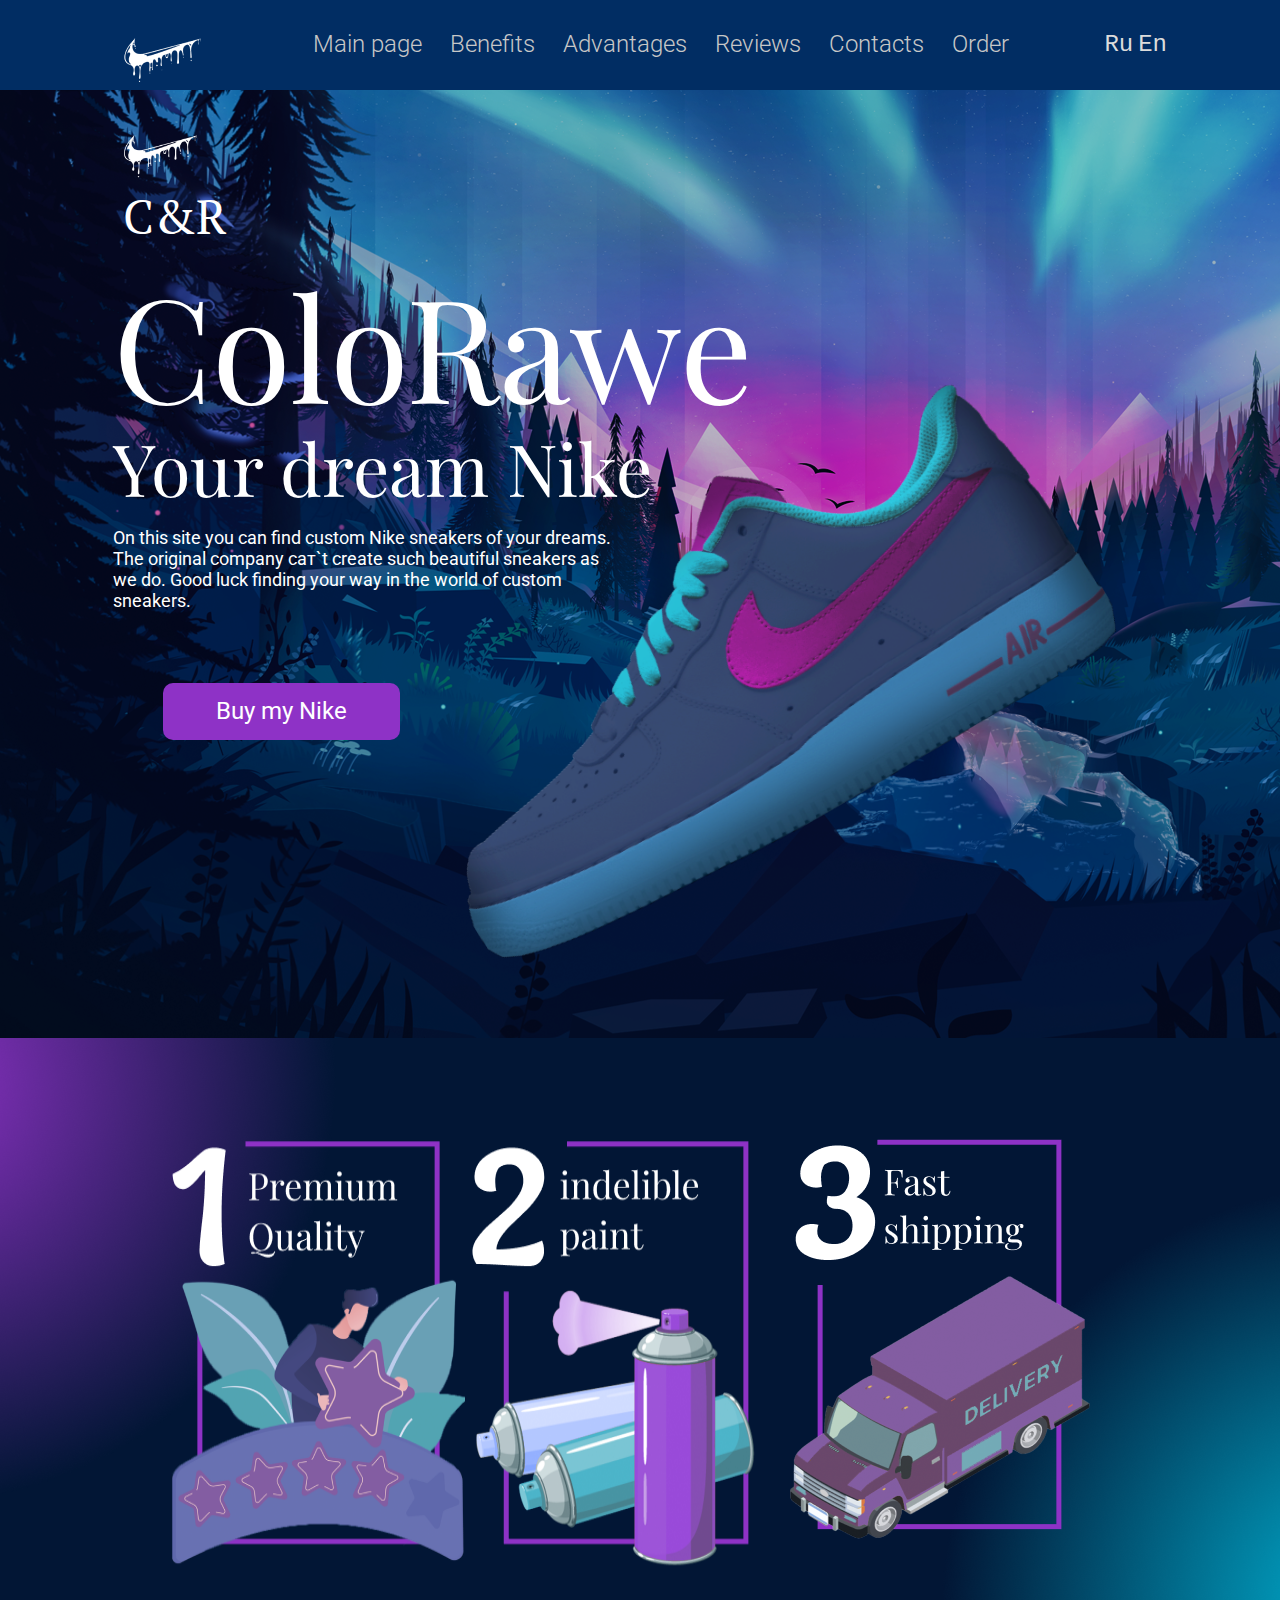
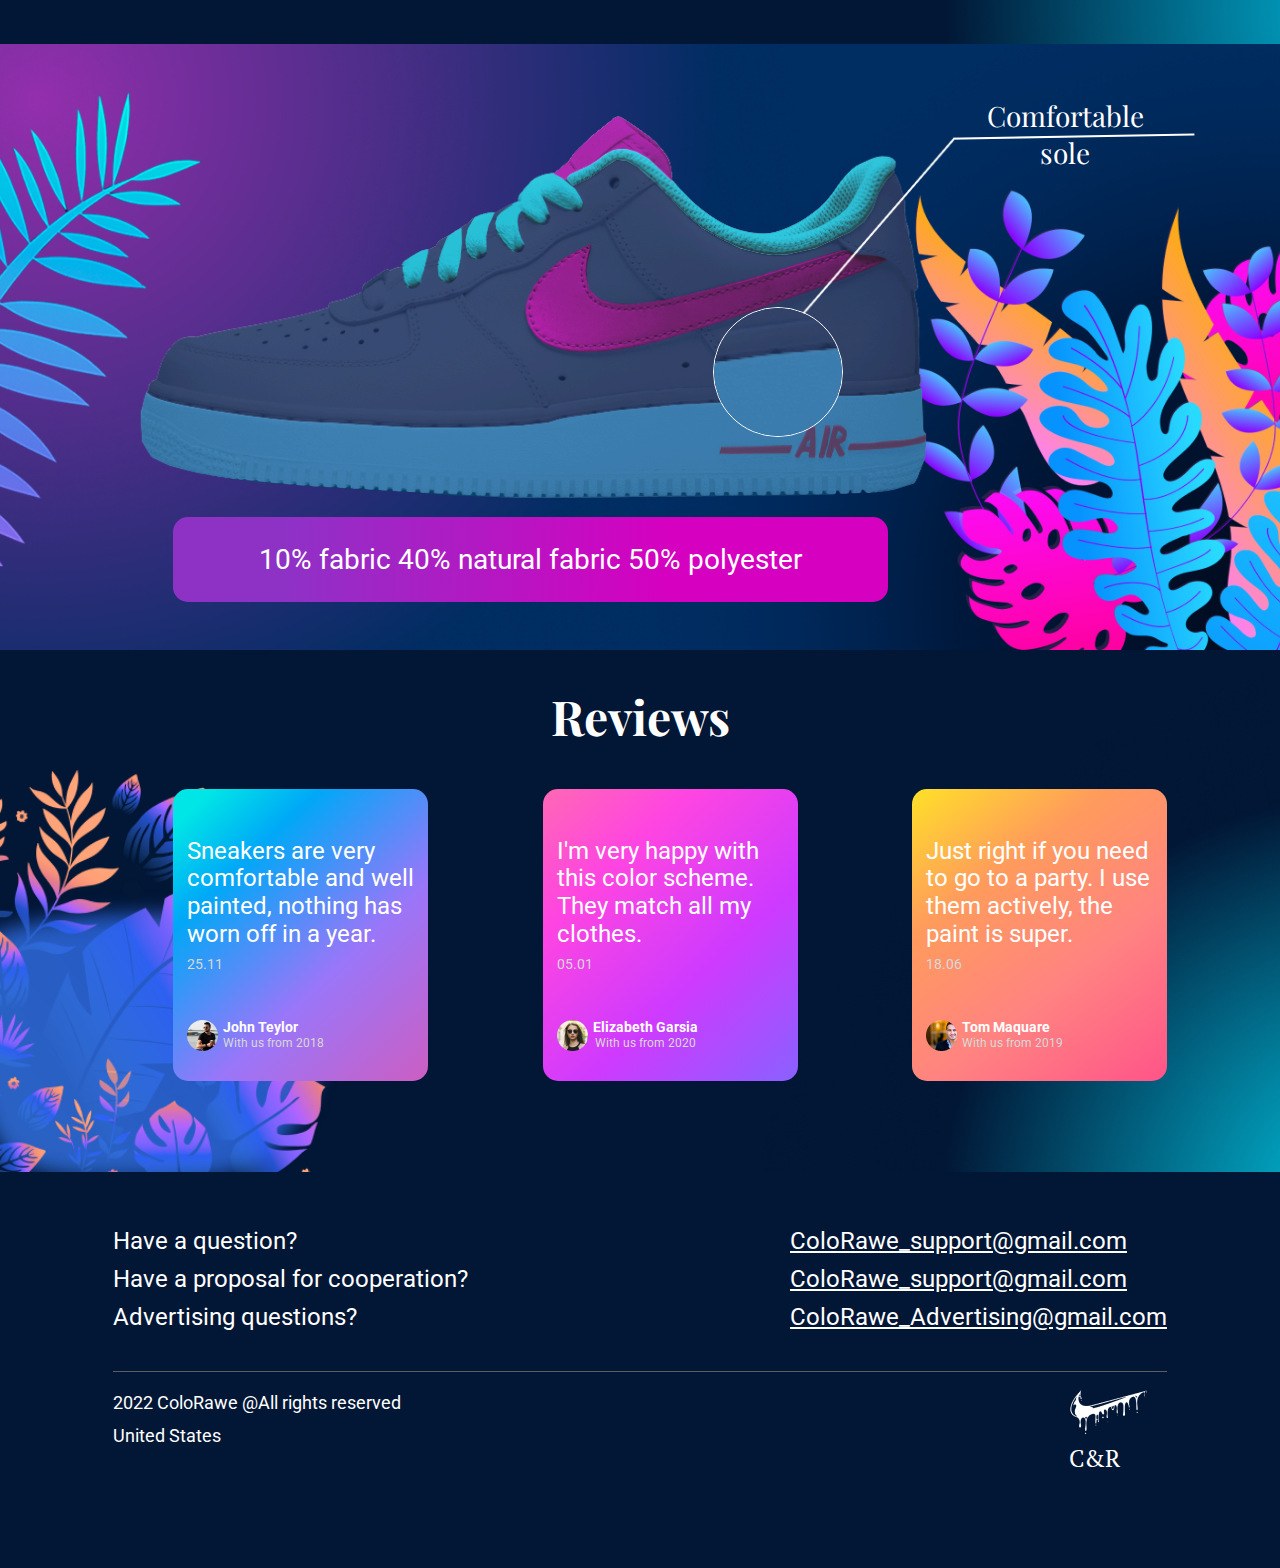
==== index.html @ dde2f47c "fix" ====
<!DOCTYPE html>
<html lang="en">

<head>
    <meta charset="UTF-8">
    <meta http-equiv="X-UA-Compatible" content="IE=edge">
    <meta name="viewport" content="width=device-width, initial-scale=1.0">
    <link rel="preconnect" href="https://fonts.googleapis.com">
    <link rel="preconnect" href="https://fonts.gstatic.com" crossorigin>
    <link
        href="https://fonts.googleapis.com/css2?family=PT+Serif&family=Playfair+Display&family=Roboto:wght@300;400&family=Salsa&display=swap"
        rel="stylesheet">
    <link rel="stylesheet" href="https://cdnjs.cloudflare.com/ajax/libs/modern-normalize/1.1.0/modern-normalize.css" />
    <link rel="stylesheet" href="https://cdnjs.cloudflare.com/ajax/libs/animate.css/4.1.1/animate.min.css" />
    <link rel="stylesheet" href="./css/style.min.css">
    <title>ColoRawe</title>
</head>

<body>
    <header class="header">
        <div class="container">
            <nav class="nav">
                <a class="header_logo" href="#">
                    <img src="./images/desktop/logo-desktop.png" alt="logo">
                </a>
                <ul class="menu list">
                    <li class="menu_item "><a class="menu_link" href="">Main page</a></li>
                    <li class="menu_item"><a class="menu_link" href="">Benefits</a></li>
                    <li class="menu_item"><a class="menu_link" href="">Advantages</a></li>
                    <li class="menu_item"><a class="menu_link" href="">Reviews</a></li>
                    <li class="menu_item"><a class="menu_link" href="">Contacts</a></li>
                    <li class="menu_item"><a class="menu_link" href="">Order</a></li>
                </ul>


                <frames class="language">
                    <samp class="language_ru">Ru</samp><samp class="language_en">En</samp>
                </frames>


            </nav>
        </div>
    </header>
    <!-- menu mobile -->
    <div class="mobile-menu" data-menu>
        <ul class="menu-mobile list">
            <li class="menu-mobile_item "><a class="menu_link menu--curren" href="">Main page</a></li>
            <li class="menu-mobile_item"><a class="menu_link" href="">Benefits</a></li>
            <li class="menu-mobile_item"><a class="menu_link" href="">Advantages</a></li>
            <li class="menu-mobile_item"><a class="menu_link" href="">Reviews</a></li>
            <li class="menu-mobile_item"><a class="menu_link" href="">Contacts</a></li>
            <li class="menu-mobile_item"><a class="menu_link" href="">Order</a></li>
        </ul>

        <ul class="mobile-language list">
            <li class="mobile-language_item"><a class="menu_link" href="">Ru</a></li>
            <li class="mobile-language_item"><a class="menu_link menu--curren" href="">En</a></li>
        </ul>
    </div>
    <main>

        <hero class="hero">
            <div class="container">
                <!-- button-mobile menu -->
                <button class="button-mobile " data-menu-button>
                    <svg class="icon-mobile " aria-label="Переключатель меню">
                        <use class="menu-icon" href="./images/icon/symbol-defs.svg#icon-burger"></use>
                        <use class="menu-close" href="/images/icon/symbol-defs.svg#icon-close"></use>
                    </svg>
                </button>

                <div class="hero__blok">
                    <a class="hero__logo" href="">
                        <img src="./images/desktop/logo-big-desktop.png" alt="">

                    </a>
                    <p class="hero__logo-text">С&R</p>
                    <h1 class="hero__title">ColoRawe</h1>
                    <h2 class="hero__second-title">Your dream Nike</h2>
                    <p class="hero__text">On this site you can find custom Nike sneakers of your dreams.
                        The original company caт`t create such beautiful
                        sneakers as we do.
                        Good luck finding your way in the world of custom sneakers.
                    </p>

                    <button type="button" class="button" data-modal-open>Buy my Nike</button>
                </div>
                <div class="hero__blok-img animate__animated animate__pulse">

                </div>


            </div>
        </hero>

        <section class="our-advantages">
            <div class="container">
                <ul class="our-advantages__list list">
                    <li class="our-advantages__item">
                        <img src="./images/star-desktop.png" alt="">
                    </li>
                    <li class="our-advantages__item">
                        <img src="./images/paint2-desktop.png" alt="">

                    </li>
                    <li class="our-advantages__item">
                        <img src="./images/shipping3-desktop.png" alt="">
                    </li>
                </ul>
            </div>
        </section>

        <section class="storage">
            <div class="container">
                <div class="storage__group">
                    <p class="storage__group-text">Comfortable sole</p>
                    <img class="storage__group-nike" src="./images/desktop/nike-botom-desktop.png" alt="">
                    <img class="storage__group-vector" src="./images/vector-7-desktop.png" alt="">
                    <img class="storage__group-mask" src="./images/mask-desktop.png" alt="">
                </div>

                <button class="storage__button">10% fabric 40% natural fabric 50% polyester</button>


            </div>
        </section>

        <section class="echoes">
            <div class="container">
                <h2 class="echoes_title">Reviews</h2>
                <ul class="echoes-list__list">
                    <li class="echoes__item1 fon">
                        <p class="echoes__text">Sneakers are very
                            comfortable and well
                            painted, nothing has
                            worn off in a year.</p>
                        <p class="echoes__time">25.11</p>
                        <div class="echoes__blok">
                            <div class="echoes__blok1">
                                <img src="./images/desktop/ellipse1-desktop.png" alt="">
                            </div>
                            <div class="echoes__blok2">
                                <h3 class="echoes__name">John Teylor</h3>
                                <p class="echoes__deit">With us from 2018</p>
                            </div>
                        </div>
                    </li>

                    <li class="echoes__item2 fon">
                        <p class="echoes__text">I'm very happy with this color scheme.
                            They match all my clothes.</p>
                        <p class="echoes__time">05.01</p>
                        <div class="echoes__blok">
                            <div class="echoes__blok1"><img src="./images/desktop/ellipse2-desktop.png" alt=""></div>
                            <div class="echoes__blok2">
                                <h3 class="echoes__name">Elizabeth Garsia</h3>
                                <p class="echoes__deit">With us from 2020</p>
                            </div>
                        </div>


                    </li>

                    <li class="echoes__item3 fon">
                        <p class="echoes__text">Just right if you need to go to a party.
                            I use them actively, the paint is super.</p>
                        <p class="echoes__time">18.06</p>
                        <div class="echoes__blok">
                            <div class="echoes__blok1">
                                <img src="./images/ellipse.png" alt="">
                            </div>
                            <div class="echoes__blok2">
                                <h3 class="echoes__name">Tom Maquare</h3>
                                <p class="echoes__deit">With us from 2019</p>
                            </div>
                        </div>


                    </li>
                </ul>
            </div>

        </section>

        <!-- <section class="application">
            <h2 class="application_title">Order</h2>
            <form class="application__form" autocomplete="off">
                <label class="form-field">
                    <input type="email" class="form-input" name="mail" placeholder=" " />
                    <span class="form-label ">І'мя</span>
                </label>

                <label class="form-field">
                    <input type="email" class="form-input" name="mail" placeholder=" " />
                    <span class="form-label">Пошта</span>

                </label>

                <label class="form-field">
                    <input type="email" class="form-input" name="mail" placeholder=" " />
                    <span class="form-label">Пошта</span>
                </label>

                <button type="button" class="application-button" data-form-open>Order my
                    Nike</button>
            </form>



        </section> -->

        <footer class="footer">
            <div class="container">
                <div class="footer-container1">
                    <ul class="footer-list list">
                        <li class="footer-item">Have a question?</li>
                        <li class="footer-item">Have a proposal for cooperation?</li>
                        <li class="footer-item">Advertising questions?</li>
                    </ul>
                    <div class="footer-email">
                        <ul class=" list">
                            <li class="footer-email__item"><a class="footer-email__link"
                                    href="">ColoRawe_support@gmail.com</a></li>
                            <li class="footer-email__item"><a class="footer-email__link"
                                    href="">ColoRawe_support@gmail.com</a> </li>
                            <li class=" footer-email__item"><a href=""
                                    class="footer-email__link">ColoRawe_Advertising@gmail.com</a></li>
                        </ul>
                    </div>

                </div>


                <div class="footer-container2">
                    <ul class="footer-list list">
                        <li class="footer-list__rights-reserved">2022 ColoRawe &#x40;All rights
                            reserved
                        </li>
                        <li class="footer-list__country">United States</li>
                    </ul>
                    <div>
                        <a class="footer_logo" href="">
                            <img src="./images/desktop/logo-desktop.png" alt="logo">
                        </a>
                        <p class="footer__logo-text">С&R</p>
                    </div>


                </div>
            </div>
        </footer>

        <!-- modal -->
        <div class="backdrop is-hidden" data-modal>
            <div class="modal">
                <div class="blok-modal">
                    <div>
                        <div class="modal-visa">
                            <h2 class="modal-title">Payment card</h2>
                            <div class="blok-form">
                                <div>
                                    <form class="visa-form">
                                        <label>
                                            <p class="text-form">Card number</p>
                                            <input type="number" class="visa-form__number" name="number"
                                                placeholder="1111 1111 1111 1111" />
                                        </label>

                                        <label>
                                            <p class="text-form">Date of ending</p>
                                            <input name="mail" class="visa-form__date" placeholder=" 01/01" name="date">
                                        </label>

                                        <label>
                                            <p class="text-form">Secret code</p>
                                            <input class="visa-form__date" name="code" placeholder="001" />
                                        </label>
                                    </form>
                                </div>

                                <div class="master-visa">
                                    <img class="master" src="./images/desktop/master-desktop.png" alt="">
                                    <img class="visa" src="./images/desktop/visa@2x-desktop.png" alt="">
                                </div>
                            </div>

                            <div>
                                <label class="checkbox-label">
                                    <input class="checkbox-input" type="checkbox" name="topic" value="js" />
                                    <span class="checkbox-icon"></span>
                                    <span class="checkbox-text">Remember data</span>
                                </label>
                            </div>
                        </div>

                        <div class="modal-form">
                            <h3 class="title-form">Final Order</h3>
                            <form class="final-order">
                                <input class="final-order__inpur" name="first name and last name"
                                    placeholder="Your name and Surname">
                                <input class="final-order__inpur" name="size" placeholder="Write your foot size ">
                            </form>
                            <img class="nike-form" src="./images/nike-form.png" alt="">
                            <p class="nike-form__price">299$</p>
                            <button type="submit" class="button button--form" data-modal-close>
                                Buy my Nike
                            </button>
                        </div>
                    </div>
                </div>

                <div class="modal__logo">
                    <a href="">
                        <img class="modal__logo" src="./images/desktop/logo-big-desktop.png" alt="">

                    </a>
                    <p class="modal__logo-text">С&R</p>
                </div>
            </div>
        </div>

        <!-- form -->
        <div class="backdrop-form is-hiddenForm" data-form>
            <div class="form">
                <a class="hero__logo" href="">
                    <img src="./images/desktop/logo-big-desktop.png" alt="">

                </a>
                <p class="hero__logo-text">С&R</p>

                <button type="submit" class="button" data-form-close>
                    Back to main page
                </button>

            </div>
        </div>

    </main>
    <script src="./js/mobile.js" type="module"></script>
    <script src="./js/modal.js" type="module"></script>
    <script src="./js/form.js" type="module"></script>

</body>

</html>
---- css/style.min.css ----
html{box-sizing:border-box}*,*::after,*::before{box-sizing:inherit}.list{margin:0;padding:0;list-style:none}address{font-style:normal}.visually-hidden{position:absolute !important;clip:rect(1px 1px 1px 1px);clip:rect(1px, 1px, 1px, 1px);padding:0 !important;border:0 !important;height:1px !important;width:1px !important;overflow:hidden}img{display:block;max-width:100%;height:auto}h1,h3,h2,h4,h5,h6,p,ul{margin-top:0}:root{--header-bg: #012D63;--menu-link:#C7C7C7;--footer-bg:#021635;--text-color: #fff;--order-color:#959595;--confirm-color:#D8D8D8;--hero-button-color:#8E32C6}body{font-family:"Roboto",sans-serif;font-style:normal;font-weight:400}.container{width:100%;padding-left:28px;padding-right:28px;margin-left:auto;margin-right:auto}@media screen and (min-width: 360px){.container{max-width:360px}}@media screen and (min-width: 1110px){.container{max-width:1110px}}@media screen and (min-width: 1110px){.header{top:0;height:90px;background-color:var(--header-bg);position:sticky;z-index:5}}.nav{display:flex}@media screen and (max-width: 480px){.nav{display:none}}.header_logo{display:block;padding-top:30px}.menu{display:flex;align-items:center;justify-content:center;margin-left:100px}@media screen and (max-width: 767.98px){.menu{display:none}}.menu_link{margin-right:28px;font-weight:300;font-size:24px;line-height:1.16;text-decoration:none;color:var(--menu-link)}.menu_item:last-child{margin-right:0px}.menu_link:hover,.menu_link:focus{color:var(--text-color)}.language{display:flex;align-items:center;justify-content:center;margin-left:auto}@media screen and (max-width: 767.98px){.language{display:none}}.language_ru,.language_en{margin-left:5px;font-weight:300;font-size:24px;line-height:1.16;color:#dcdcdc;cursor:pointer}.language_ru:hover,.language_en:hover{color:var(--text-color)}.button-mobile{position:absolute;z-index:120;background-color:rgba(0,0,0,0);border:none;display:-webkit-box}@media screen and (min-width: 1110px){.button-mobile{display:none}}.icon-mobile{width:45px;height:25px;margin-left:250px;margin-top:44px}.menu-close{display:none}.is-open .menu-close{display:block}.is-open .menu-icon{display:none}.mobile-menu{position:fixed;top:0;right:0;right:-100%;z-index:100;display:flex;flex-direction:column;justify-content:space-between;padding-bottom:114px;padding-left:40px;width:100%;height:100vh;flex-direction:column;background:#021635;opacity:.9;transition:right .5s}.mobile-menu.is-open{right:0}.menu-mobile{padding-top:60px}.menu-mobile_item{font-family:"Roboto";font-style:normal;font-weight:300;font-size:24px;line-height:28px;text-align:center;color:#c7c7c7;margin-bottom:57px}.mobile-language{justify-content:center;text-align:center;display:flex}.mobile-language_item{font-family:"Roboto";font-style:normal;font-weight:300;font-size:24px;line-height:28px;text-align:center;color:#c7c7c7}.menu--curren{color:wheat}.hero{overflow:hidden;background-repeat:no-repeat;background-position:center;background-size:cover;margin-left:auto;margin-right:auto;display:block;width:100%}@media screen and (min-width: 360px){.hero{background-image:url(../images/mobile/bg-1.png);height:734px;position:relative}}@media screen and (min-width: 1110px){.hero{background-image:url(../images/desktop/hero-desktop.png);height:948px;text-align:center}}@media screen and (min-width: 360px){.hero__blok{padding-top:10px}}@media screen and (min-width: 1110px){.hero__blok{width:640px;text-align:start}}.hero__logo{display:block}@media screen and (min-width: 360px){.hero__logo{width:96px;height:72px;padding-top:20px}}@media screen and (min-width: 1110px){.hero__logo{height:85px}}.hero__logo-text{font-family:"PT Serif";color:var(--text-color)}@media screen and (min-width: 360px){.hero__logo-text{font-weight:400;font-size:24px;line-height:32px;padding-left:10px}}@media screen and (min-width: 1110px){.hero__logo-text{font-size:48px;line-height:1.33;margin-bottom:0px}}.hero__title{font-family:"Playfair Display",sans-serif;color:var(--text-color)}@media screen and (min-width: 360px){.hero__title{font-weight:400;font-size:64px;line-height:85px;margin-bottom:0px}}@media screen and (min-width: 1110px){.hero__title{font-size:144px;line-height:1.33;margin-bottom:-20px}}.hero__second-title{font-family:"Playfair Display";color:var(--text-color)}@media screen and (min-width: 360px){.hero__second-title{font-weight:400;font-size:36px;line-height:48px;margin-bottom:15px}}@media screen and (min-width: 1110px){.hero__second-title{font-size:72px;line-height:1.33;margin-bottom:12px}}.hero__text{display:block;color:var(--text-color)}@media screen and (min-width: 360px){.hero__text{margin-bottom:71px;font-weight:400;font-size:18px;line-height:21px;width:305px}}@media screen and (min-width: 1110px){.hero__text{font-size:18px;line-height:1.16;width:500px}}.button{border:none;padding:20px 61px;display:block;border-radius:10px;font-size:24px;line-height:1.16;background-color:var(--hero-button-color);color:var(--text-color);color:var(--text-color);cursor:pointer;transition:color 250ms cubic-bezier(0.4, 0, 0.2, 1),background-color 250ms cubic-bezier(0.4, 0, 0.2, 1)}@media screen and (min-width: 360px){.button{padding:15px 53px;z-index:2;position:absolute;margin-left:50px}}.button:hover,.button:focus{background-color:var(--text-color);color:var(--hero-button-color)}.hero__blok-img{background-image:url(../images/desktop/nike-desktop.png);display:block;background-repeat:no-repeat;background-position:center;background-size:contain;height:768px}@media screen and (min-width: 360px){.hero__blok-img{width:510px;margin-left:-100px;margin-top:-320px}}@media screen and (min-width: 1110px){.hero__blok-img{width:840px;margin-top:-400px;margin-left:200px}}@media screen and (min-width: 360px){.our-advantages{background-image:url(../images/mobile/bg-2.png);display:block}}@media screen and (min-width: 1110px){.our-advantages{padding-top:55px;padding-bottom:80px;height:606px;margin-left:auto;margin-right:auto;text-align:center;display:block;background-image:url(../images/desktop/group-1-desktop.png);background-repeat:no-repeat;background-position:center;background-size:cover}}@media screen and (min-width: 360px){.our-advantages__list{display:inline}}@media screen and (min-width: 1110px){.our-advantages__list{display:flex;justify-content:center}}@media screen and (min-width: 360px){.our-advantages__item{text-align:center;display:flex;margin-right:0px;justify-content:center}}@media screen and (min-width: 1440px){.our-advantages__item{margin-right:101px}}.our-advantages__item:last-child{margin-right:0px}@media screen and (min-width: 360px){.storage{background-image:url(../images/mobile/fl2-bg-3.png),url(../images/mobile/fl-bg-3.png),url(../images/mobile/bg-3.png);background-repeat:no-repeat;background-position:bottom 0px left 0px,bottom 0px right 0px,center;background-size:96px,140px,cover;padding-top:20px;padding-bottom:20px}}@media screen and (min-width: 1110px){.storage{padding-top:63px;padding-bottom:82px;height:606px;margin-left:auto;margin-right:auto;text-align:center;display:block;background-image:url(../images/desktop/group-2-desktop.png);background-repeat:no-repeat;background-position:center;background-size:cover}}.storage__group{position:relative}.storage__group-text{position:absolute;font-family:"Playfair Display";color:var(--text-color)}@media screen and (min-width: 360px){.storage__group-text{font-size:14px;line-height:19px;margin-left:65px;margin-top:240px}}@media screen and (min-width: 1110px){.storage__group-text{margin-left:850px;margin-top:-10px;font-size:28px;line-height:37px}}.storage__group-vector{position:absolute}@media screen and (min-width: 360px){.storage__group-vector{height:145px;transform:rotate(180deg);margin-left:60px;margin-top:-20px;margin-right:20px;width:185px}}@media screen and (min-width: 1110px){.storage__group-vector{transform:rotate(-1deg);width:403px;height:183px;margin-top:-370px;margin-left:680px}}.storage__group-mask{position:absolute;border:1px solid #fff;border-radius:50%}@media screen and (min-width: 360px){.storage__group-mask{width:45px;margin-left:228px;margin-top:-68px;margin-top:-60px}}@media screen and (min-width: 1110px){.storage__group-mask{width:130px;margin-left:600px;margin-top:-200px}}.storage__button{z-index:1;background:linear-gradient(91.33deg, #8E32C6 15.44%, #D600C0 69.67%);border:none;border-radius:15px;cursor:pointer;color:#fff;position:relative}@media screen and (min-width: 360px){.storage__button{width:305px;font-weight:400;font-size:14px;line-height:16px;padding:11px 6px;margin-top:150px}}@media screen and (min-width: 1110px){.storage__button{font-family:"Roboto";font-style:normal;font-weight:400;font-size:28px;line-height:33px;width:715px;padding:26px 64px;margin-right:220px;margin-top:10px}}.storage__button::before,.storage__button::after{content:"";display:block;position:absolute;border-radius:15px;height:100%;background:rgba(0,0,0,0);transition:all 1s ease-out;opacity:0}.storage__button:hover::before{opacity:1;z-index:-1;bottom:-4px;left:4px;width:calc(100% - 8px);background:linear-gradient(91.33deg, rgba(142, 50, 198, 0.6) 15.44%, rgba(214, 0, 192, 0.6) 69.67%)}.storage__button:hover::after{opacity:1;z-index:-2;bottom:-8px;left:8px;width:calc(100% - 16px);background:linear-gradient(91.33deg, rgba(142, 50, 198, 0.6) 15.44%, rgba(214, 0, 192, 0.6) 69.67%)}.echoes{margin-left:auto;margin-right:auto;text-align:center;display:block}@media screen and (min-width: 360px){.echoes{background-image:url(../images/mobile/fl-bg-4.png),url(../images/mobile/bg-4.png);background-repeat:no-repeat;background-position:bottom 0px left 0px,center;background-size:174px,cover;padding-bottom:50px;padding-top:50px}}@media screen and (min-width: 1110px){.echoes{padding-top:35px;padding-bottom:70px;height:522px;background-image:url(../images/desktop/flower-desktop.png),url(../images/group3-desktop.png);background-repeat:no-repeat;background-position:bottom 0px left 0px,center;background-size:360px,cover}}@media screen and (min-width: 360px){.echoes_title{display:none}}@media screen and (min-width: 1110px){.echoes_title{display:block;font-family:"Playfair Display";font-size:48px;line-height:1.33;text-align:center;color:var(--text-color)}}.echoes-list__list{display:flex}@media screen and (min-width: 1110px){.echoes-list__list{justify-content:space-between}}.fon{position:relative;border:none;z-index:1;display:block;border-radius:15px}@media screen and (min-width: 360px){.fon{padding:9px 6px 0px 10px;margin-left:20px;width:171px}}@media screen and (min-width: 1110px){.fon{padding-top:49px;padding-left:14px;padding-right:13px;padding-bottom:20px;width:255px;height:292px}}@media screen and (min-width: 360px){.echoes__item1{display:none}}@media screen and (min-width: 1110px){.echoes__item1{display:block;background:linear-gradient(136.55deg, #00E5E6 7.29%, #00A8F7 26.04%, #9A76F9 62.5%, #CC5EC2 100%)}.echoes__item1::before,.echoes__item1::after{content:"";display:block;position:absolute;border-radius:15px;height:100%;background:rgba(0,0,0,0);transition:all 1s ease-out;opacity:0}.echoes__item1:hover::before{opacity:1;z-index:-1;bottom:-4px;left:4px;width:calc(100% - 8px);background:linear-gradient(136.55deg, #00E5E6 7.29%, #00A8F7 26.04%, #9A76F9 62.5%, #CC5EC2 100%)}.echoes__item1:hover::after{opacity:1;z-index:-2;bottom:-8px;left:8px;width:calc(100% - 16px);background:linear-gradient(136.55deg, #00E5E6 7.29%, #00A8F7 26.04%, #9A76F9 62.5%, #CC5EC2 100%)}}.echoes__item2{background:linear-gradient(136.55deg, #FF68B4 0%, #FF45E1 26.04%, #CE3AFF 62.84%, #8961FF 100%)}.echoes__item2::before,.echoes__item2::after{content:"";display:block;position:absolute;border-radius:15px;height:100%;background:rgba(0,0,0,0);transition:all 1s ease-out;opacity:0}.echoes__item2:hover::before{opacity:1;z-index:-1;bottom:-4px;left:4px;width:calc(100% - 8px);background:linear-gradient(136.55deg, #FF68B4 0%, #FF45E1 26.04%, #CE3AFF 62.84%, #8961FF 100%)}.echoes__item2:hover::after{opacity:1;z-index:-2;bottom:-8px;left:8px;width:calc(100% - 16px);background:linear-gradient(136.55deg, #FF68B4 0%, #FF45E1 26.04%, #CE3AFF 62.84%, #8961FF 100%)}@media screen and (min-width: 360px){.echoes__item3{display:none}}@media screen and (min-width: 1110px){.echoes__item3{display:block;background:linear-gradient(142.67deg, #FFE128 0%, #FF9B5C 30.21%, #FF8381 63.29%, #FF5489 100%)}.echoes__item3::before,.echoes__item3::after{content:"";display:block;position:absolute;border-radius:15px;height:100%;background:rgba(0,0,0,0);transition:all 1s ease-out;opacity:0}.echoes__item3:hover::before{opacity:1;z-index:-1;bottom:-4px;left:4px;width:calc(100% - 8px);background:linear-gradient(142.67deg, #FFE128 0%, #FF9B5C 30.21%, #FF8381 63.29%, #FF5489 100%)}.echoes__item3:hover::after{opacity:1;z-index:-2;bottom:-8px;left:8px;width:calc(100% - 16px);background:linear-gradient(142.67deg, #FFE128 0%, #FF9B5C 30.21%, #FF8381 63.29%, #FF5489 100%)}}.echoes__text{text-align:start;color:var(--text-color)}@media screen and (min-width: 360px){.echoes__text{font-size:18px;line-height:21px}}@media screen and (min-width: 1110px){.echoes__text{margin-bottom:8px;font-size:24px;line-height:1.16}}.echoes__blok{display:flex}.echoes__blok2{margin-left:5px}.echoes__time{margin-bottom:47px;text-align:start;font-size:14px;line-height:1.14;color:var(--confirm-color)}.echoes__name{margin-bottom:1px;text-align:left;font-size:14px;line-height:1.14;color:var(--text-color)}.echoes__deit{font-size:12px;line-height:1.16;color:var(--confirm-color)}.application{padding-top:55px;padding-bottom:80px;height:510px;margin-left:auto;margin-right:auto;text-align:center;display:block;background-image:url(../images/desktop/group-4-desktop.png);background-repeat:no-repeat;background-position:center;background-size:cover}.application_title{font-family:"Playfair Display";font-size:48px;line-height:1.33;text-align:center;color:var(--text-color)}.application__form{display:inline-block;padding:20px;margin:20px;width:600px}.form-field{display:block;position:relative;margin-bottom:20px}.form-label{position:absolute;top:50%;left:40px;transform:translateY(-50%);transition:transform 250ms linear}.form-input{width:100%;margin:0;padding:10px 20px;padding-left:40px;font:inherit;border-radius:3px;border:1px solid #2a2a2a}.form-field:focus-within{background-color:blue}.form-field:focus-within>.form-label,.form-input:not(:placeholder-shown)+.form-label{transform:translateY(-50px)}.form--button{display:inline-block}.application-button{margin-left:150px;padding:20px 61px;display:block;border-radius:10px;font-size:24px;line-height:1.16;background-color:var(--hero-button-color);color:var(--text-color);color:var(--text-color);cursor:pointer;transition:color 250ms cubic-bezier(0.4, 0, 0.2, 1),background-color 250ms cubic-bezier(0.4, 0, 0.2, 1)}.application-button:hover,.application-button:focus{background-color:var(--text-color);color:var(--hero-button-color)}.footer{background-color:#021635}@media screen and (min-width: 1110px){.footer{padding-top:45px;padding-bottom:50px}}@media screen and (min-width: 360px){.footer-container1{padding-top:10px;margin-bottom:12px;border-bottom:1px solid #5e5e5e;display:block}}@media screen and (min-width: 1110px){.footer-container1{display:flex;justify-content:space-between;margin-bottom:20px;border-bottom:1px solid #5e5e5e}}@media screen and (min-width: 360px){.footer-container2{display:flex}}@media screen and (min-width: 1110px){.footer-container2{display:flex;justify-content:space-between;margin-bottom:20px}}.footer-list{color:#fff}@media screen and (min-width: 360px){.footer-list{font-size:14px;line-height:16px}}@media screen and (min-width: 1110px){.footer-list{font-size:24px;line-height:28px}}@media screen and (min-width: 360px){.footer-email{display:flex;margin-bottom:30px;justify-content:flex-start;flex-direction:row-reverse;align-items:center}}@media screen and (min-width: 1110px){.footer-email{margin-left:auto}}.footer-item{margin-bottom:10px}.footer-email__item{margin-bottom:10px}.footer-email__link{font-family:"Roboto";font-style:normal;font-weight:400;text-decoration-line:underline;color:#fff}@media screen and (min-width: 360px){.footer-email__link{font-size:14px;line-height:16px}}@media screen and (min-width: 1110px){.footer-email__link{font-size:24px;line-height:28px}}.footer-list__rights-reserved{color:#fff}@media screen and (min-width: 360px){.footer-list__rights-reserved{font-size:14px;line-height:16px}}@media screen and (min-width: 1110px){.footer-list__rights-reserved{font-size:18px;line-height:21px}}.footer-list__country{font-family:"Roboto";font-style:normal;font-weight:400;color:#fff}@media screen and (min-width: 360px){.footer-list__country{margin-top:12px;font-size:14px;line-height:16px}}@media screen and (min-width: 1110px){.footer-list__country{font-size:18px;line-height:21px}}.footer_logo{display:block}@media screen and (min-width: 360px){.footer_logo{width:65px;margin-left:20px}}@media screen and (min-width: 1110px){.footer_logo{margin-top:-10px;width:108px}}.footer__logo-text{display:block;font-family:"PT Serif";font-style:normal;font-weight:400;color:#fff}@media screen and (min-width: 360px){.footer__logo-text{margin-left:30px;font-size:14px;line-height:19px}}@media screen and (min-width: 1110px){.footer__logo-text{font-size:24px;line-height:32px}}.backdrop{position:fixed;overflow:auto;top:0;left:0;width:100%;height:100%;z-index:120;background-color:rgba(0,0,0,.2)}.backdrop.is-hidden{visibility:hidden;opacity:0;pointer-events:none}.modal{position:absolute;top:50%;left:50%;width:100%;transform:translate(-50%, -50%)}@media screen and (min-width: 360px){.modal{background-image:url(../images/mobile/fl-desk3.png),url(../images/mobile/fl-2-desk3.png),url(../images/mobile/bg-desktop2.png);background-repeat:no-repeat;background-position:bottom 0px left 0px,bottom 0px right 0px,center;background-size:166px,182px,cover;padding:46px 27px;height:738px}}@media screen and (min-width: 1110px){.modal{background-image:url(../images/desktop/flower-desktop.png),url(../images/desktop/group5-desktop.png);background-repeat:no-repeat;background-position:bottom 0px left 0px,center;background-size:355px,cover;border-radius:4px;padding:40px;min-height:1024px;display:flex;justify-content:space-between}}@media screen and (min-width: 360px){.blok-modal{padding-top:80px}}@media screen and (min-width: 1110px){.blok-modal{padding-top:20px}}.modal-visa{position:relative;display:flex;display:block;background:rgba(168,168,168,.26)}@media screen and (min-width: 360px){.modal-visa{margin-bottom:10px;padding-left:10px;padding-right:14px;padding-bottom:12px;width:305px}}@media screen and (min-width: 1110px){.modal-visa{margin-left:167px;margin-top:100px;margin-bottom:25px;width:575px}}.modal-title{font-family:"Roboto";font-style:normal;font-weight:400;color:#fff;text-align:center}@media screen and (min-width: 360px){.modal-title{padding-top:13px;font-size:14px;line-height:16px}}@media screen and (min-width: 1110px){.modal-title{padding-top:15px;font-size:28px;line-height:33px}}@media screen and (min-width: 360px){.blok-form{display:inline;position:relative}}@media screen and (min-width: 1110px){.blok-form{display:flex;justify-content:space-between}}@media screen and (min-width: 360px){.visa-form{padding-bottom:0px}}@media screen and (min-width: 1110px){.visa-form{margin-right:65px;padding-left:27px;padding-bottom:22px}}.text-form{font-family:"Roboto";font-style:normal;font-weight:400;color:#fff}@media screen and (min-width: 360px){.text-form{margin-bottom:12px;font-size:14px;line-height:16px}}@media screen and (min-width: 1110px){.text-form{margin-bottom:10px;font-size:18px;line-height:21px}}.visa-form__number{background:#2c4d74;border:1px solid #000}@media screen and (min-width: 360px){.visa-form__number{padding:6px 9px 6px 9px;max-width:252px;height:27px;margin-bottom:18px}}@media screen and (min-width: 1110px){.visa-form__number{padding:9px 6px;max-width:194px;height:32px;margin-bottom:20px}}.visa-form__number::placeholder{font-family:"Roboto";font-style:normal;font-weight:400;font-size:18px;line-height:21px;color:gray}.visa-form__date{background:#2c4d74;border:1px solid #000}@media screen and (min-width: 360px){.visa-form__date{width:76px;height:27px}}@media screen and (min-width: 1110px){.visa-form__date{padding:9px 6px;height:32px;width:67px}}.visa-form__date::placeholder{font-family:"Roboto";font-style:normal;font-weight:400;font-size:18px;line-height:21px;color:gray}@media screen and (min-width: 360px){.master-visa{left:140px;bottom:2px;position:absolute;display:flex;align-content:stretch;flex-direction:row-reverse}}@media screen and (min-width: 1110px){.master-visa{left:300px;bottom:150px;position:absolute;display:flex}}.master{display:block;background-color:#fff}@media screen and (min-width: 360px){.master{max-width:66px;padding:6px 5px 7px 4px}}@media screen and (min-width: 1110px){.master{width:125px;margin-right:13px;padding:18px}}.visa{display:block;background-color:#fff}@media screen and (min-width: 360px){.visa{max-width:66px;padding:15px 5px;margin-right:12px}}@media screen and (min-width: 1110px){.visa{width:125px;margin-right:13px;padding:28px 10px}}@media screen and (min-width: 360px){.checkbox-label{display:none}}@media screen and (min-width: 1110px){.checkbox-label{display:block;display:flex;align-items:center;justify-content:center;right:30px;bottom:25px;position:absolute}}.checkbox-input:checked{display:block;width:50px;height:50px}.checkbox-input{position:absolute !important;clip:rect(1px 1px 1px 1px);clip:rect(1px, 1px, 1px, 1px);padding:0 !important;border:0 !important;height:1px !important;width:1px !important;overflow:hidden}.checkbox-icon{content:"";display:inline-block;width:23px;height:23px;margin-right:5px;border:2px solid #000;border-radius:3px;transition:transform 250ms linear}.checkbox-input:checked+.checkbox-icon{transform:scale(1.2);background-image:url(../images/icon/full-check.svg);background-color:blue;border-color:blue;background-size:contain;background-origin:border-box}.checkbox-text{font-family:"Roboto";font-style:normal;font-weight:400;font-size:18px;line-height:21px;color:#fff;transition:transform 250ms linear}.checkbox-input:checked~.checkbox-text{transform:translateX(20px)}.title-form{font-family:"Roboto";font-style:normal;font-weight:400;color:#fff}@media screen and (min-width: 360px){.title-form{text-align:center;font-size:24px;line-height:28px;margin-bottom:15px}}@media screen and (min-width: 1110px){.title-form{font-size:36px;line-height:42px;margin-left:150px;margin-bottom:11px}}@media screen and (min-width: 360px){.modal__logo{display:none}}@media screen and (min-width: 1110px){.modal__logo{margin-right:55px;display:block}}@media screen and (min-width: 360px){.modal__logo-text{display:none}}@media screen and (min-width: 1110px){.modal__logo-text{font-family:"PT Serif";font-style:normal;font-weight:400;font-size:48px;line-height:64px;color:#fff;display:block}}@media screen and (min-width: 360px){.final-order{margin-left:35px}}@media screen and (min-width: 1110px){.final-order{margin-left:162px}}.final-order__inpur{display:block;background:#fff;border:1px solid #000;border-radius:50px}@media screen and (min-width: 360px){.final-order__inpur{min-width:242px;height:35px;padding:7px 2px 10px 9px;margin-bottom:15px}}@media screen and (min-width: 1110px){.final-order__inpur{margin-bottom:28px;min-width:580px;height:50px;padding:10px 108px 8px 22px}}.final-order__inpur::placeholder{font-family:"Roboto";font-style:normal;font-weight:400;color:#959595}@media screen and (min-width: 360px){.final-order__inpur::placeholder{font-size:18px;line-height:21px}}@media screen and (min-width: 1110px){.final-order__inpur::placeholder{font-size:28px;line-height:33px}}.nike-form{border-radius:10px;border:1px solid #fff}@media screen and (min-width: 360px){.nike-form{width:117px;padding:14px 3px;margin-left:100px;margin-bottom:10px}}@media screen and (min-width: 1110px){.nike-form{width:220px;padding:26px 7px 24px 8px;margin-left:350px;margin-bottom:10px}}.nike-form__price{font-family:"Roboto";font-style:normal;font-weight:400;color:#fff}@media screen and (min-width: 360px){.nike-form__price{font-size:24px;line-height:28px;margin-left:130px}}@media screen and (min-width: 1110px){.nike-form__price{margin-left:421px;font-size:28px;line-height:33px}}@media screen and (min-width: 360px){.button--form{margin-top:-15px;margin-left:25px}}@media screen and (min-width: 1110px){.button--form{margin-left:325px}}.backdrop-form{position:fixed;overflow:auto;top:0;left:0;width:100%;height:100%;z-index:120;background-color:rgba(0,0,0,.2)}.backdrop-form.is-hiddenForm{visibility:hidden;opacity:0;pointer-events:none}.form{background-image:url(../images/modal-form.png);background-repeat:no-repeat;background-position:center;background-size:cover;border-radius:4px;padding:40px;position:absolute;top:50%;left:50%;width:100%;transform:translate(-50%, -50%);max-width:1440px;min-height:1024px}/*# sourceMappingURL=style.min.css.map */
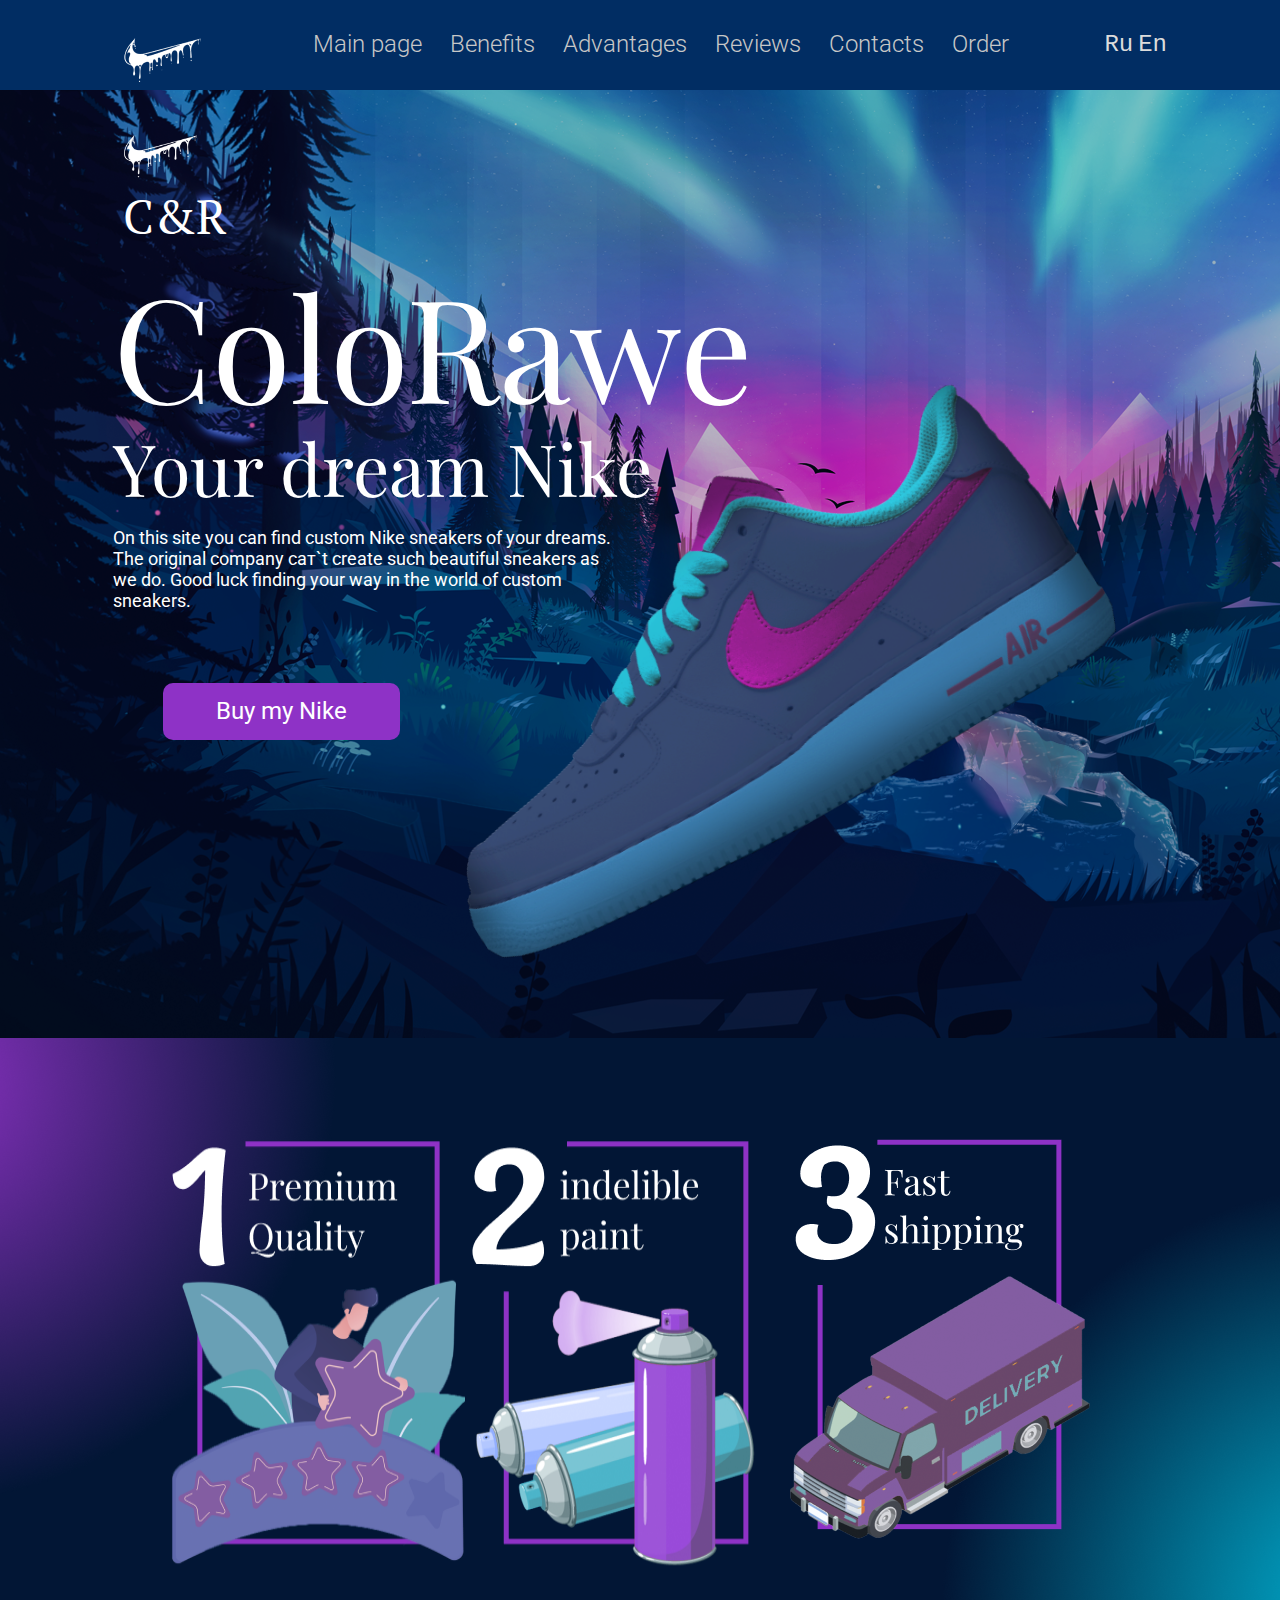
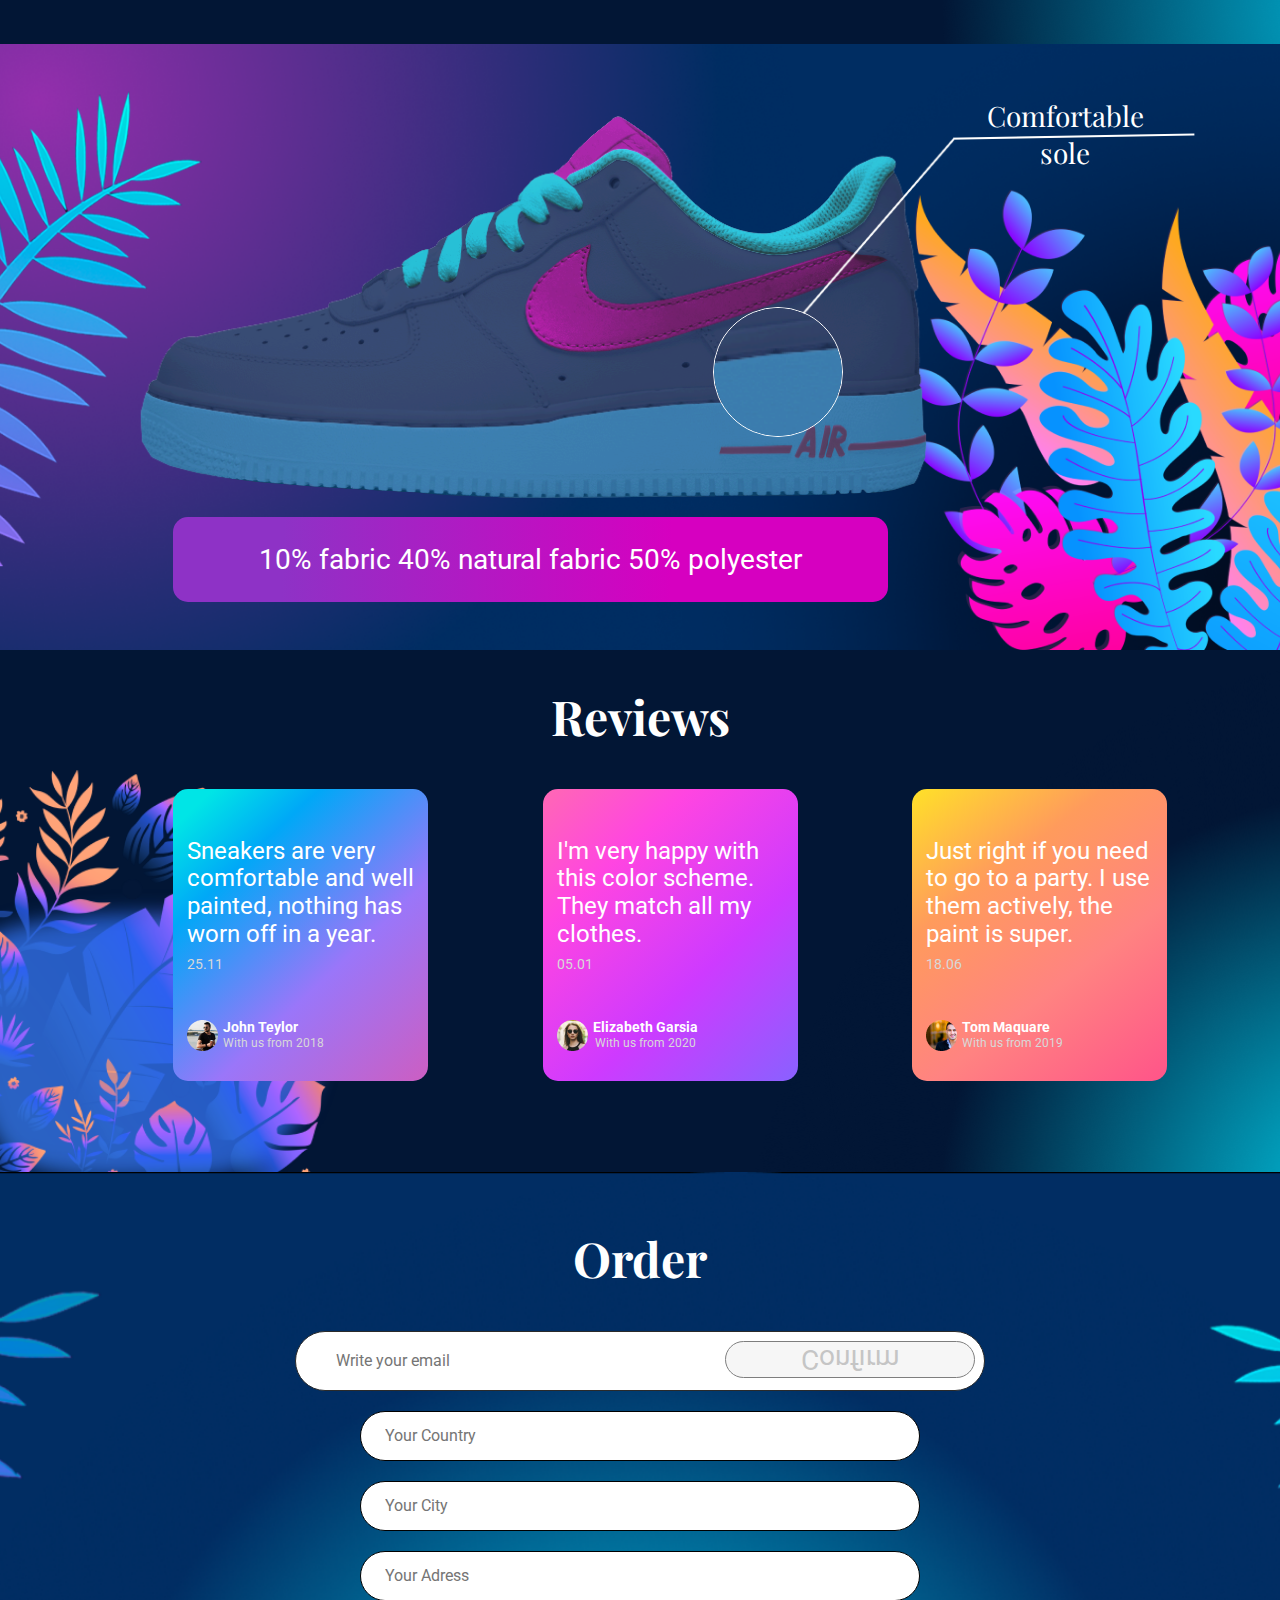
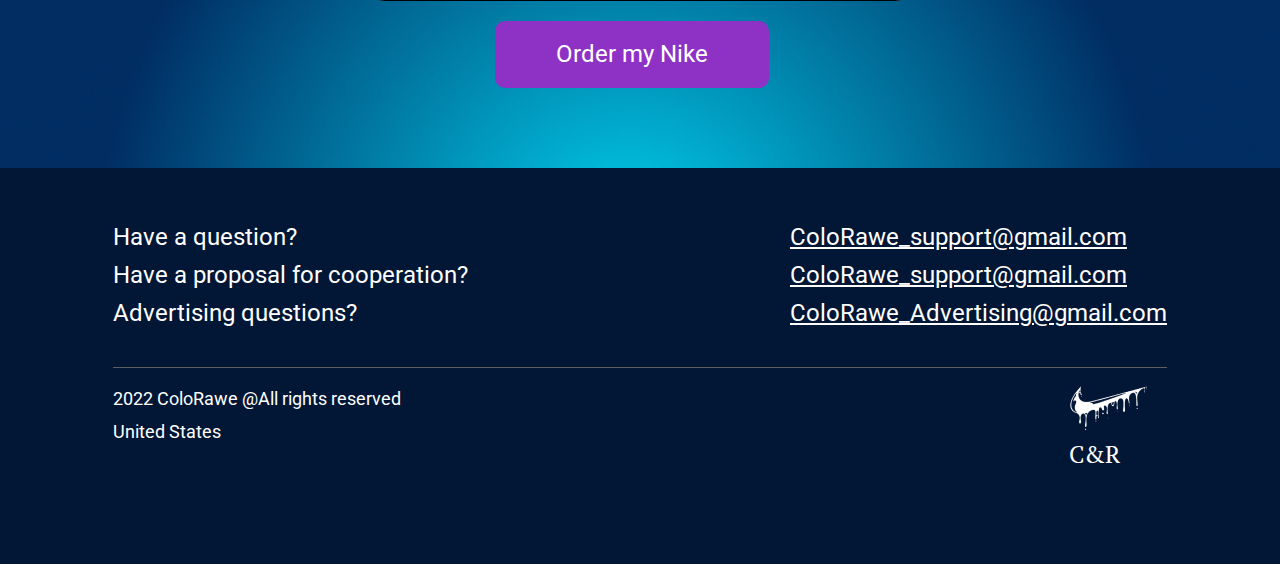
==== commit a509400e: "fix" ====
--- a/index.html
+++ b/index.html
@@ -182,24 +182,19 @@
 
         </section>
 
-        <!-- <section class="application">
+        <section class="application">
             <h2 class="application_title">Order</h2>
             <form class="application__form" autocomplete="off">
-                <label class="form-field">
-                    <input type="email" class="form-input" name="mail" placeholder=" " />
-                    <span class="form-label ">І'мя</span>
-                </label>
-
-                <label class="form-field">
-                    <input type="email" class="form-input" name="mail" placeholder=" " />
-                    <span class="form-label">Пошта</span>
-
-                </label>
-
-                <label class="form-field">
-                    <input type="email" class="form-input" name="mail" placeholder=" " />
-                    <span class="form-label">Пошта</span>
-                </label>
+                <div class="form-field">
+                    <input type="email" class="form-input" name="email" placeholder="Write your email" />
+                    <button type="button" class="button-confirm ">Confirm</button>
+                </div>
+                <div class="blok-application">
+                    <input type="country" class="blok-application__input" name="country" placeholder="Your Country" />
+                    <input type="city" class="blok-application__input" name="city" placeholder="Your City" />
+                    <input type="adress" class="blok-application__input" name="adress" placeholder="Your Adress" />
+                </div>
+
 
                 <button type="button" class="application-button" data-form-open>Order my
                     Nike</button>
@@ -207,7 +202,7 @@
 
 
 
-        </section> -->
+        </section>
 
         <footer class="footer">
             <div class="container">
--- a/css/style.min.css
+++ b/css/style.min.css
@@ -1 +1 @@
-html{box-sizing:border-box}*,*::after,*::before{box-sizing:inherit}.list{margin:0;padding:0;list-style:none}address{font-style:normal}.visually-hidden{position:absolute !important;clip:rect(1px 1px 1px 1px);clip:rect(1px, 1px, 1px, 1px);padding:0 !important;border:0 !important;height:1px !important;width:1px !important;overflow:hidden}img{display:block;max-width:100%;height:auto}h1,h3,h2,h4,h5,h6,p,ul{margin-top:0}:root{--header-bg: #012D63;--menu-link:#C7C7C7;--footer-bg:#021635;--text-color: #fff;--order-color:#959595;--confirm-color:#D8D8D8;--hero-button-color:#8E32C6}body{font-family:"Roboto",sans-serif;font-style:normal;font-weight:400}.container{width:100%;padding-left:28px;padding-right:28px;margin-left:auto;margin-right:auto}@media screen and (min-width: 360px){.container{max-width:360px}}@media screen and (min-width: 1110px){.container{max-width:1110px}}@media screen and (min-width: 1110px){.header{top:0;height:90px;background-color:var(--header-bg);position:sticky;z-index:5}}.nav{display:flex}@media screen and (max-width: 480px){.nav{display:none}}.header_logo{display:block;padding-top:30px}.menu{display:flex;align-items:center;justify-content:center;margin-left:100px}@media screen and (max-width: 767.98px){.menu{display:none}}.menu_link{margin-right:28px;font-weight:300;font-size:24px;line-height:1.16;text-decoration:none;color:var(--menu-link)}.menu_item:last-child{margin-right:0px}.menu_link:hover,.menu_link:focus{color:var(--text-color)}.language{display:flex;align-items:center;justify-content:center;margin-left:auto}@media screen and (max-width: 767.98px){.language{display:none}}.language_ru,.language_en{margin-left:5px;font-weight:300;font-size:24px;line-height:1.16;color:#dcdcdc;cursor:pointer}.language_ru:hover,.language_en:hover{color:var(--text-color)}.button-mobile{position:absolute;z-index:120;background-color:rgba(0,0,0,0);border:none;display:-webkit-box}@media screen and (min-width: 1110px){.button-mobile{display:none}}.icon-mobile{width:45px;height:25px;margin-left:250px;margin-top:44px}.menu-close{display:none}.is-open .menu-close{display:block}.is-open .menu-icon{display:none}.mobile-menu{position:fixed;top:0;right:0;right:-100%;z-index:100;display:flex;flex-direction:column;justify-content:space-between;padding-bottom:114px;padding-left:40px;width:100%;height:100vh;flex-direction:column;background:#021635;opacity:.9;transition:right .5s}.mobile-menu.is-open{right:0}.menu-mobile{padding-top:60px}.menu-mobile_item{font-family:"Roboto";font-style:normal;font-weight:300;font-size:24px;line-height:28px;text-align:center;color:#c7c7c7;margin-bottom:57px}.mobile-language{justify-content:center;text-align:center;display:flex}.mobile-language_item{font-family:"Roboto";font-style:normal;font-weight:300;font-size:24px;line-height:28px;text-align:center;color:#c7c7c7}.menu--curren{color:wheat}.hero{overflow:hidden;background-repeat:no-repeat;background-position:center;background-size:cover;margin-left:auto;margin-right:auto;display:block;width:100%}@media screen and (min-width: 360px){.hero{background-image:url(../images/mobile/bg-1.png);height:734px;position:relative}}@media screen and (min-width: 1110px){.hero{background-image:url(../images/desktop/hero-desktop.png);height:948px;text-align:center}}@media screen and (min-width: 360px){.hero__blok{padding-top:10px}}@media screen and (min-width: 1110px){.hero__blok{width:640px;text-align:start}}.hero__logo{display:block}@media screen and (min-width: 360px){.hero__logo{width:96px;height:72px;padding-top:20px}}@media screen and (min-width: 1110px){.hero__logo{height:85px}}.hero__logo-text{font-family:"PT Serif";color:var(--text-color)}@media screen and (min-width: 360px){.hero__logo-text{font-weight:400;font-size:24px;line-height:32px;padding-left:10px}}@media screen and (min-width: 1110px){.hero__logo-text{font-size:48px;line-height:1.33;margin-bottom:0px}}.hero__title{font-family:"Playfair Display",sans-serif;color:var(--text-color)}@media screen and (min-width: 360px){.hero__title{font-weight:400;font-size:64px;line-height:85px;margin-bottom:0px}}@media screen and (min-width: 1110px){.hero__title{font-size:144px;line-height:1.33;margin-bottom:-20px}}.hero__second-title{font-family:"Playfair Display";color:var(--text-color)}@media screen and (min-width: 360px){.hero__second-title{font-weight:400;font-size:36px;line-height:48px;margin-bottom:15px}}@media screen and (min-width: 1110px){.hero__second-title{font-size:72px;line-height:1.33;margin-bottom:12px}}.hero__text{display:block;color:var(--text-color)}@media screen and (min-width: 360px){.hero__text{margin-bottom:71px;font-weight:400;font-size:18px;line-height:21px;width:305px}}@media screen and (min-width: 1110px){.hero__text{font-size:18px;line-height:1.16;width:500px}}.button{border:none;padding:20px 61px;display:block;border-radius:10px;font-size:24px;line-height:1.16;background-color:var(--hero-button-color);color:var(--text-color);color:var(--text-color);cursor:pointer;transition:color 250ms cubic-bezier(0.4, 0, 0.2, 1),background-color 250ms cubic-bezier(0.4, 0, 0.2, 1)}@media screen and (min-width: 360px){.button{padding:15px 53px;z-index:2;position:absolute;margin-left:50px}}.button:hover,.button:focus{background-color:var(--text-color);color:var(--hero-button-color)}.hero__blok-img{background-image:url(../images/desktop/nike-desktop.png);display:block;background-repeat:no-repeat;background-position:center;background-size:contain;height:768px}@media screen and (min-width: 360px){.hero__blok-img{width:510px;margin-left:-100px;margin-top:-320px}}@media screen and (min-width: 1110px){.hero__blok-img{width:840px;margin-top:-400px;margin-left:200px}}@media screen and (min-width: 360px){.our-advantages{background-image:url(../images/mobile/bg-2.png);display:block}}@media screen and (min-width: 1110px){.our-advantages{padding-top:55px;padding-bottom:80px;height:606px;margin-left:auto;margin-right:auto;text-align:center;display:block;background-image:url(../images/desktop/group-1-desktop.png);background-repeat:no-repeat;background-position:center;background-size:cover}}@media screen and (min-width: 360px){.our-advantages__list{display:inline}}@media screen and (min-width: 1110px){.our-advantages__list{display:flex;justify-content:center}}@media screen and (min-width: 360px){.our-advantages__item{text-align:center;display:flex;margin-right:0px;justify-content:center}}@media screen and (min-width: 1440px){.our-advantages__item{margin-right:101px}}.our-advantages__item:last-child{margin-right:0px}@media screen and (min-width: 360px){.storage{background-image:url(../images/mobile/fl2-bg-3.png),url(../images/mobile/fl-bg-3.png),url(../images/mobile/bg-3.png);background-repeat:no-repeat;background-position:bottom 0px left 0px,bottom 0px right 0px,center;background-size:96px,140px,cover;padding-top:20px;padding-bottom:20px}}@media screen and (min-width: 1110px){.storage{padding-top:63px;padding-bottom:82px;height:606px;margin-left:auto;margin-right:auto;text-align:center;display:block;background-image:url(../images/desktop/group-2-desktop.png);background-repeat:no-repeat;background-position:center;background-size:cover}}.storage__group{position:relative}.storage__group-text{position:absolute;font-family:"Playfair Display";color:var(--text-color)}@media screen and (min-width: 360px){.storage__group-text{font-size:14px;line-height:19px;margin-left:65px;margin-top:240px}}@media screen and (min-width: 1110px){.storage__group-text{margin-left:850px;margin-top:-10px;font-size:28px;line-height:37px}}.storage__group-vector{position:absolute}@media screen and (min-width: 360px){.storage__group-vector{height:145px;transform:rotate(180deg);margin-left:60px;margin-top:-20px;margin-right:20px;width:185px}}@media screen and (min-width: 1110px){.storage__group-vector{transform:rotate(-1deg);width:403px;height:183px;margin-top:-370px;margin-left:680px}}.storage__group-mask{position:absolute;border:1px solid #fff;border-radius:50%}@media screen and (min-width: 360px){.storage__group-mask{width:45px;margin-left:228px;margin-top:-68px;margin-top:-60px}}@media screen and (min-width: 1110px){.storage__group-mask{width:130px;margin-left:600px;margin-top:-200px}}.storage__button{z-index:1;background:linear-gradient(91.33deg, #8E32C6 15.44%, #D600C0 69.67%);border:none;border-radius:15px;cursor:pointer;color:#fff;position:relative}@media screen and (min-width: 360px){.storage__button{width:305px;font-weight:400;font-size:14px;line-height:16px;padding:11px 6px;margin-top:150px}}@media screen and (min-width: 1110px){.storage__button{font-family:"Roboto";font-style:normal;font-weight:400;font-size:28px;line-height:33px;width:715px;padding:26px 64px;margin-right:220px;margin-top:10px}}.storage__button::before,.storage__button::after{content:"";display:block;position:absolute;border-radius:15px;height:100%;background:rgba(0,0,0,0);transition:all 1s ease-out;opacity:0}.storage__button:hover::before{opacity:1;z-index:-1;bottom:-4px;left:4px;width:calc(100% - 8px);background:linear-gradient(91.33deg, rgba(142, 50, 198, 0.6) 15.44%, rgba(214, 0, 192, 0.6) 69.67%)}.storage__button:hover::after{opacity:1;z-index:-2;bottom:-8px;left:8px;width:calc(100% - 16px);background:linear-gradient(91.33deg, rgba(142, 50, 198, 0.6) 15.44%, rgba(214, 0, 192, 0.6) 69.67%)}.echoes{margin-left:auto;margin-right:auto;text-align:center;display:block}@media screen and (min-width: 360px){.echoes{background-image:url(../images/mobile/fl-bg-4.png),url(../images/mobile/bg-4.png);background-repeat:no-repeat;background-position:bottom 0px left 0px,center;background-size:174px,cover;padding-bottom:50px;padding-top:50px}}@media screen and (min-width: 1110px){.echoes{padding-top:35px;padding-bottom:70px;height:522px;background-image:url(../images/desktop/flower-desktop.png),url(../images/group3-desktop.png);background-repeat:no-repeat;background-position:bottom 0px left 0px,center;background-size:360px,cover}}@media screen and (min-width: 360px){.echoes_title{display:none}}@media screen and (min-width: 1110px){.echoes_title{display:block;font-family:"Playfair Display";font-size:48px;line-height:1.33;text-align:center;color:var(--text-color)}}.echoes-list__list{display:flex}@media screen and (min-width: 1110px){.echoes-list__list{justify-content:space-between}}.fon{position:relative;border:none;z-index:1;display:block;border-radius:15px}@media screen and (min-width: 360px){.fon{padding:9px 6px 0px 10px;margin-left:20px;width:171px}}@media screen and (min-width: 1110px){.fon{padding-top:49px;padding-left:14px;padding-right:13px;padding-bottom:20px;width:255px;height:292px}}@media screen and (min-width: 360px){.echoes__item1{display:none}}@media screen and (min-width: 1110px){.echoes__item1{display:block;background:linear-gradient(136.55deg, #00E5E6 7.29%, #00A8F7 26.04%, #9A76F9 62.5%, #CC5EC2 100%)}.echoes__item1::before,.echoes__item1::after{content:"";display:block;position:absolute;border-radius:15px;height:100%;background:rgba(0,0,0,0);transition:all 1s ease-out;opacity:0}.echoes__item1:hover::before{opacity:1;z-index:-1;bottom:-4px;left:4px;width:calc(100% - 8px);background:linear-gradient(136.55deg, #00E5E6 7.29%, #00A8F7 26.04%, #9A76F9 62.5%, #CC5EC2 100%)}.echoes__item1:hover::after{opacity:1;z-index:-2;bottom:-8px;left:8px;width:calc(100% - 16px);background:linear-gradient(136.55deg, #00E5E6 7.29%, #00A8F7 26.04%, #9A76F9 62.5%, #CC5EC2 100%)}}.echoes__item2{background:linear-gradient(136.55deg, #FF68B4 0%, #FF45E1 26.04%, #CE3AFF 62.84%, #8961FF 100%)}.echoes__item2::before,.echoes__item2::after{content:"";display:block;position:absolute;border-radius:15px;height:100%;background:rgba(0,0,0,0);transition:all 1s ease-out;opacity:0}.echoes__item2:hover::before{opacity:1;z-index:-1;bottom:-4px;left:4px;width:calc(100% - 8px);background:linear-gradient(136.55deg, #FF68B4 0%, #FF45E1 26.04%, #CE3AFF 62.84%, #8961FF 100%)}.echoes__item2:hover::after{opacity:1;z-index:-2;bottom:-8px;left:8px;width:calc(100% - 16px);background:linear-gradient(136.55deg, #FF68B4 0%, #FF45E1 26.04%, #CE3AFF 62.84%, #8961FF 100%)}@media screen and (min-width: 360px){.echoes__item3{display:none}}@media screen and (min-width: 1110px){.echoes__item3{display:block;background:linear-gradient(142.67deg, #FFE128 0%, #FF9B5C 30.21%, #FF8381 63.29%, #FF5489 100%)}.echoes__item3::before,.echoes__item3::after{content:"";display:block;position:absolute;border-radius:15px;height:100%;background:rgba(0,0,0,0);transition:all 1s ease-out;opacity:0}.echoes__item3:hover::before{opacity:1;z-index:-1;bottom:-4px;left:4px;width:calc(100% - 8px);background:linear-gradient(142.67deg, #FFE128 0%, #FF9B5C 30.21%, #FF8381 63.29%, #FF5489 100%)}.echoes__item3:hover::after{opacity:1;z-index:-2;bottom:-8px;left:8px;width:calc(100% - 16px);background:linear-gradient(142.67deg, #FFE128 0%, #FF9B5C 30.21%, #FF8381 63.29%, #FF5489 100%)}}.echoes__text{text-align:start;color:var(--text-color)}@media screen and (min-width: 360px){.echoes__text{font-size:18px;line-height:21px}}@media screen and (min-width: 1110px){.echoes__text{margin-bottom:8px;font-size:24px;line-height:1.16}}.echoes__blok{display:flex}.echoes__blok2{margin-left:5px}.echoes__time{margin-bottom:47px;text-align:start;font-size:14px;line-height:1.14;color:var(--confirm-color)}.echoes__name{margin-bottom:1px;text-align:left;font-size:14px;line-height:1.14;color:var(--text-color)}.echoes__deit{font-size:12px;line-height:1.16;color:var(--confirm-color)}.application{padding-top:55px;padding-bottom:80px;height:510px;margin-left:auto;margin-right:auto;text-align:center;display:block;background-image:url(../images/desktop/group-4-desktop.png);background-repeat:no-repeat;background-position:center;background-size:cover}.application_title{font-family:"Playfair Display";font-size:48px;line-height:1.33;text-align:center;color:var(--text-color)}.application__form{display:inline-block;padding:20px;margin:20px;width:600px}.form-field{display:block;position:relative;margin-bottom:20px}.form-label{position:absolute;top:50%;left:40px;transform:translateY(-50%);transition:transform 250ms linear}.form-input{width:100%;margin:0;padding:10px 20px;padding-left:40px;font:inherit;border-radius:3px;border:1px solid #2a2a2a}.form-field:focus-within{background-color:blue}.form-field:focus-within>.form-label,.form-input:not(:placeholder-shown)+.form-label{transform:translateY(-50px)}.form--button{display:inline-block}.application-button{margin-left:150px;padding:20px 61px;display:block;border-radius:10px;font-size:24px;line-height:1.16;background-color:var(--hero-button-color);color:var(--text-color);color:var(--text-color);cursor:pointer;transition:color 250ms cubic-bezier(0.4, 0, 0.2, 1),background-color 250ms cubic-bezier(0.4, 0, 0.2, 1)}.application-button:hover,.application-button:focus{background-color:var(--text-color);color:var(--hero-button-color)}.footer{background-color:#021635}@media screen and (min-width: 1110px){.footer{padding-top:45px;padding-bottom:50px}}@media screen and (min-width: 360px){.footer-container1{padding-top:10px;margin-bottom:12px;border-bottom:1px solid #5e5e5e;display:block}}@media screen and (min-width: 1110px){.footer-container1{display:flex;justify-content:space-between;margin-bottom:20px;border-bottom:1px solid #5e5e5e}}@media screen and (min-width: 360px){.footer-container2{display:flex}}@media screen and (min-width: 1110px){.footer-container2{display:flex;justify-content:space-between;margin-bottom:20px}}.footer-list{color:#fff}@media screen and (min-width: 360px){.footer-list{font-size:14px;line-height:16px}}@media screen and (min-width: 1110px){.footer-list{font-size:24px;line-height:28px}}@media screen and (min-width: 360px){.footer-email{display:flex;margin-bottom:30px;justify-content:flex-start;flex-direction:row-reverse;align-items:center}}@media screen and (min-width: 1110px){.footer-email{margin-left:auto}}.footer-item{margin-bottom:10px}.footer-email__item{margin-bottom:10px}.footer-email__link{font-family:"Roboto";font-style:normal;font-weight:400;text-decoration-line:underline;color:#fff}@media screen and (min-width: 360px){.footer-email__link{font-size:14px;line-height:16px}}@media screen and (min-width: 1110px){.footer-email__link{font-size:24px;line-height:28px}}.footer-list__rights-reserved{color:#fff}@media screen and (min-width: 360px){.footer-list__rights-reserved{font-size:14px;line-height:16px}}@media screen and (min-width: 1110px){.footer-list__rights-reserved{font-size:18px;line-height:21px}}.footer-list__country{font-family:"Roboto";font-style:normal;font-weight:400;color:#fff}@media screen and (min-width: 360px){.footer-list__country{margin-top:12px;font-size:14px;line-height:16px}}@media screen and (min-width: 1110px){.footer-list__country{font-size:18px;line-height:21px}}.footer_logo{display:block}@media screen and (min-width: 360px){.footer_logo{width:65px;margin-left:20px}}@media screen and (min-width: 1110px){.footer_logo{margin-top:-10px;width:108px}}.footer__logo-text{display:block;font-family:"PT Serif";font-style:normal;font-weight:400;color:#fff}@media screen and (min-width: 360px){.footer__logo-text{margin-left:30px;font-size:14px;line-height:19px}}@media screen and (min-width: 1110px){.footer__logo-text{font-size:24px;line-height:32px}}.backdrop{position:fixed;overflow:auto;top:0;left:0;width:100%;height:100%;z-index:120;background-color:rgba(0,0,0,.2)}.backdrop.is-hidden{visibility:hidden;opacity:0;pointer-events:none}.modal{position:absolute;top:50%;left:50%;width:100%;transform:translate(-50%, -50%)}@media screen and (min-width: 360px){.modal{background-image:url(../images/mobile/fl-desk3.png),url(../images/mobile/fl-2-desk3.png),url(../images/mobile/bg-desktop2.png);background-repeat:no-repeat;background-position:bottom 0px left 0px,bottom 0px right 0px,center;background-size:166px,182px,cover;padding:46px 27px;height:738px}}@media screen and (min-width: 1110px){.modal{background-image:url(../images/desktop/flower-desktop.png),url(../images/desktop/group5-desktop.png);background-repeat:no-repeat;background-position:bottom 0px left 0px,center;background-size:355px,cover;border-radius:4px;padding:40px;min-height:1024px;display:flex;justify-content:space-between}}@media screen and (min-width: 360px){.blok-modal{padding-top:80px}}@media screen and (min-width: 1110px){.blok-modal{padding-top:20px}}.modal-visa{position:relative;display:flex;display:block;background:rgba(168,168,168,.26)}@media screen and (min-width: 360px){.modal-visa{margin-bottom:10px;padding-left:10px;padding-right:14px;padding-bottom:12px;width:305px}}@media screen and (min-width: 1110px){.modal-visa{margin-left:167px;margin-top:100px;margin-bottom:25px;width:575px}}.modal-title{font-family:"Roboto";font-style:normal;font-weight:400;color:#fff;text-align:center}@media screen and (min-width: 360px){.modal-title{padding-top:13px;font-size:14px;line-height:16px}}@media screen and (min-width: 1110px){.modal-title{padding-top:15px;font-size:28px;line-height:33px}}@media screen and (min-width: 360px){.blok-form{display:inline;position:relative}}@media screen and (min-width: 1110px){.blok-form{display:flex;justify-content:space-between}}@media screen and (min-width: 360px){.visa-form{padding-bottom:0px}}@media screen and (min-width: 1110px){.visa-form{margin-right:65px;padding-left:27px;padding-bottom:22px}}.text-form{font-family:"Roboto";font-style:normal;font-weight:400;color:#fff}@media screen and (min-width: 360px){.text-form{margin-bottom:12px;font-size:14px;line-height:16px}}@media screen and (min-width: 1110px){.text-form{margin-bottom:10px;font-size:18px;line-height:21px}}.visa-form__number{background:#2c4d74;border:1px solid #000}@media screen and (min-width: 360px){.visa-form__number{padding:6px 9px 6px 9px;max-width:252px;height:27px;margin-bottom:18px}}@media screen and (min-width: 1110px){.visa-form__number{padding:9px 6px;max-width:194px;height:32px;margin-bottom:20px}}.visa-form__number::placeholder{font-family:"Roboto";font-style:normal;font-weight:400;font-size:18px;line-height:21px;color:gray}.visa-form__date{background:#2c4d74;border:1px solid #000}@media screen and (min-width: 360px){.visa-form__date{width:76px;height:27px}}@media screen and (min-width: 1110px){.visa-form__date{padding:9px 6px;height:32px;width:67px}}.visa-form__date::placeholder{font-family:"Roboto";font-style:normal;font-weight:400;font-size:18px;line-height:21px;color:gray}@media screen and (min-width: 360px){.master-visa{left:140px;bottom:2px;position:absolute;display:flex;align-content:stretch;flex-direction:row-reverse}}@media screen and (min-width: 1110px){.master-visa{left:300px;bottom:150px;position:absolute;display:flex}}.master{display:block;background-color:#fff}@media screen and (min-width: 360px){.master{max-width:66px;padding:6px 5px 7px 4px}}@media screen and (min-width: 1110px){.master{width:125px;margin-right:13px;padding:18px}}.visa{display:block;background-color:#fff}@media screen and (min-width: 360px){.visa{max-width:66px;padding:15px 5px;margin-right:12px}}@media screen and (min-width: 1110px){.visa{width:125px;margin-right:13px;padding:28px 10px}}@media screen and (min-width: 360px){.checkbox-label{display:none}}@media screen and (min-width: 1110px){.checkbox-label{display:block;display:flex;align-items:center;justify-content:center;right:30px;bottom:25px;position:absolute}}.checkbox-input:checked{display:block;width:50px;height:50px}.checkbox-input{position:absolute !important;clip:rect(1px 1px 1px 1px);clip:rect(1px, 1px, 1px, 1px);padding:0 !important;border:0 !important;height:1px !important;width:1px !important;overflow:hidden}.checkbox-icon{content:"";display:inline-block;width:23px;height:23px;margin-right:5px;border:2px solid #000;border-radius:3px;transition:transform 250ms linear}.checkbox-input:checked+.checkbox-icon{transform:scale(1.2);background-image:url(../images/icon/full-check.svg);background-color:blue;border-color:blue;background-size:contain;background-origin:border-box}.checkbox-text{font-family:"Roboto";font-style:normal;font-weight:400;font-size:18px;line-height:21px;color:#fff;transition:transform 250ms linear}.checkbox-input:checked~.checkbox-text{transform:translateX(20px)}.title-form{font-family:"Roboto";font-style:normal;font-weight:400;color:#fff}@media screen and (min-width: 360px){.title-form{text-align:center;font-size:24px;line-height:28px;margin-bottom:15px}}@media screen and (min-width: 1110px){.title-form{font-size:36px;line-height:42px;margin-left:150px;margin-bottom:11px}}@media screen and (min-width: 360px){.modal__logo{display:none}}@media screen and (min-width: 1110px){.modal__logo{margin-right:55px;display:block}}@media screen and (min-width: 360px){.modal__logo-text{display:none}}@media screen and (min-width: 1110px){.modal__logo-text{font-family:"PT Serif";font-style:normal;font-weight:400;font-size:48px;line-height:64px;color:#fff;display:block}}@media screen and (min-width: 360px){.final-order{margin-left:35px}}@media screen and (min-width: 1110px){.final-order{margin-left:162px}}.final-order__inpur{display:block;background:#fff;border:1px solid #000;border-radius:50px}@media screen and (min-width: 360px){.final-order__inpur{min-width:242px;height:35px;padding:7px 2px 10px 9px;margin-bottom:15px}}@media screen and (min-width: 1110px){.final-order__inpur{margin-bottom:28px;min-width:580px;height:50px;padding:10px 108px 8px 22px}}.final-order__inpur::placeholder{font-family:"Roboto";font-style:normal;font-weight:400;color:#959595}@media screen and (min-width: 360px){.final-order__inpur::placeholder{font-size:18px;line-height:21px}}@media screen and (min-width: 1110px){.final-order__inpur::placeholder{font-size:28px;line-height:33px}}.nike-form{border-radius:10px;border:1px solid #fff}@media screen and (min-width: 360px){.nike-form{width:117px;padding:14px 3px;margin-left:100px;margin-bottom:10px}}@media screen and (min-width: 1110px){.nike-form{width:220px;padding:26px 7px 24px 8px;margin-left:350px;margin-bottom:10px}}.nike-form__price{font-family:"Roboto";font-style:normal;font-weight:400;color:#fff}@media screen and (min-width: 360px){.nike-form__price{font-size:24px;line-height:28px;margin-left:130px}}@media screen and (min-width: 1110px){.nike-form__price{margin-left:421px;font-size:28px;line-height:33px}}@media screen and (min-width: 360px){.button--form{margin-top:-15px;margin-left:25px}}@media screen and (min-width: 1110px){.button--form{margin-left:325px}}.backdrop-form{position:fixed;overflow:auto;top:0;left:0;width:100%;height:100%;z-index:120;background-color:rgba(0,0,0,.2)}.backdrop-form.is-hiddenForm{visibility:hidden;opacity:0;pointer-events:none}.form{background-image:url(../images/modal-form.png);background-repeat:no-repeat;background-position:center;background-size:cover;border-radius:4px;padding:40px;position:absolute;top:50%;left:50%;width:100%;transform:translate(-50%, -50%);max-width:1440px;min-height:1024px}/*# sourceMappingURL=style.min.css.map */+html{box-sizing:border-box}*,*::after,*::before{box-sizing:inherit}.list{margin:0;padding:0;list-style:none}address{font-style:normal}.visually-hidden{position:absolute !important;clip:rect(1px 1px 1px 1px);clip:rect(1px, 1px, 1px, 1px);padding:0 !important;border:0 !important;height:1px !important;width:1px !important;overflow:hidden}img{display:block;max-width:100%;height:auto}h1,h3,h2,h4,h5,h6,p,ul{margin-top:0}:root{--header-bg: #012D63;--menu-link:#C7C7C7;--footer-bg:#021635;--text-color: #fff;--order-color:#959595;--confirm-color:#D8D8D8;--hero-button-color:#8E32C6}body{font-family:"Roboto",sans-serif;font-style:normal;font-weight:400}.container{width:100%;padding-left:28px;padding-right:28px;margin-left:auto;margin-right:auto}@media screen and (min-width: 360px){.container{max-width:360px}}@media screen and (min-width: 1110px){.container{max-width:1110px}}@media screen and (min-width: 1110px){.header{top:0;height:90px;background-color:var(--header-bg);position:sticky;z-index:5}}.nav{display:flex}@media screen and (max-width: 480px){.nav{display:none}}.header_logo{display:block;padding-top:30px}.menu{display:flex;align-items:center;justify-content:center;margin-left:100px}@media screen and (max-width: 767.98px){.menu{display:none}}.menu_link{margin-right:28px;font-weight:300;font-size:24px;line-height:1.16;text-decoration:none;color:var(--menu-link)}.menu_item:last-child{margin-right:0px}.menu_link:hover,.menu_link:focus{color:var(--text-color)}.language{display:flex;align-items:center;justify-content:center;margin-left:auto}@media screen and (max-width: 767.98px){.language{display:none}}.language_ru,.language_en{margin-left:5px;font-weight:300;font-size:24px;line-height:1.16;color:#dcdcdc;cursor:pointer}.language_ru:hover,.language_en:hover{color:var(--text-color)}.button-mobile{position:absolute;z-index:120;background-color:rgba(0,0,0,0);border:none;display:-webkit-box}@media screen and (min-width: 1110px){.button-mobile{display:none}}.icon-mobile{width:45px;height:25px;margin-left:250px;margin-top:44px}.menu-close{display:none}.is-open .menu-close{display:block}.is-open .menu-icon{display:none}.mobile-menu{position:fixed;top:0;right:0;right:-100%;z-index:100;display:flex;flex-direction:column;justify-content:space-between;padding-bottom:114px;padding-left:40px;width:100%;height:100vh;flex-direction:column;background:#021635;opacity:.9;transition:right .5s}.mobile-menu.is-open{right:0}.menu-mobile{padding-top:60px}.menu-mobile_item{font-family:"Roboto";font-style:normal;font-weight:300;font-size:24px;line-height:28px;text-align:center;color:#c7c7c7;margin-bottom:57px}.mobile-language{justify-content:center;text-align:center;display:flex}.mobile-language_item{font-family:"Roboto";font-style:normal;font-weight:300;font-size:24px;line-height:28px;text-align:center;color:#c7c7c7}.menu--curren{color:wheat}.hero{overflow:hidden;background-repeat:no-repeat;background-position:center;background-size:cover;margin-left:auto;margin-right:auto;display:block;width:100%}@media screen and (min-width: 360px){.hero{background-image:url(../images/mobile/bg-1.png);height:734px;position:relative}}@media screen and (min-width: 1110px){.hero{background-image:url(../images/desktop/hero-desktop.png);height:948px;text-align:center}}@media screen and (min-width: 360px){.hero__blok{padding-top:10px}}@media screen and (min-width: 1110px){.hero__blok{width:640px;text-align:start}}.hero__logo{display:block}@media screen and (min-width: 360px){.hero__logo{width:96px;height:72px;padding-top:20px}}@media screen and (min-width: 1110px){.hero__logo{height:85px}}.hero__logo-text{font-family:"PT Serif";color:var(--text-color)}@media screen and (min-width: 360px){.hero__logo-text{font-weight:400;font-size:24px;line-height:32px;padding-left:10px}}@media screen and (min-width: 1110px){.hero__logo-text{font-size:48px;line-height:1.33;margin-bottom:0px}}.hero__title{font-family:"Playfair Display",sans-serif;color:var(--text-color)}@media screen and (min-width: 360px){.hero__title{font-weight:400;font-size:64px;line-height:85px;margin-bottom:0px}}@media screen and (min-width: 1110px){.hero__title{font-size:144px;line-height:1.33;margin-bottom:-20px}}.hero__second-title{font-family:"Playfair Display";color:var(--text-color)}@media screen and (min-width: 360px){.hero__second-title{font-weight:400;font-size:36px;line-height:48px;margin-bottom:15px}}@media screen and (min-width: 1110px){.hero__second-title{font-size:72px;line-height:1.33;margin-bottom:12px}}.hero__text{display:block;color:var(--text-color)}@media screen and (min-width: 360px){.hero__text{margin-bottom:71px;font-weight:400;font-size:18px;line-height:21px;width:305px}}@media screen and (min-width: 1110px){.hero__text{font-size:18px;line-height:1.16;width:500px}}.button{border:none;padding:20px 61px;display:block;border-radius:10px;font-size:24px;line-height:1.16;background-color:var(--hero-button-color);color:var(--text-color);color:var(--text-color);cursor:pointer;transition:color 250ms cubic-bezier(0.4, 0, 0.2, 1),background-color 250ms cubic-bezier(0.4, 0, 0.2, 1)}@media screen and (min-width: 360px){.button{padding:15px 53px;z-index:2;position:absolute;margin-left:50px}}.button:hover,.button:focus{background-color:var(--text-color);color:var(--hero-button-color)}.hero__blok-img{background-image:url(../images/desktop/nike-desktop.png);display:block;background-repeat:no-repeat;background-position:center;background-size:contain;height:768px}@media screen and (min-width: 360px){.hero__blok-img{width:510px;margin-left:-100px;margin-top:-320px}}@media screen and (min-width: 1110px){.hero__blok-img{width:840px;margin-top:-400px;margin-left:200px}}@media screen and (min-width: 360px){.our-advantages{background-image:url(../images/mobile/bg-2.png);display:block}}@media screen and (min-width: 1110px){.our-advantages{padding-top:55px;padding-bottom:80px;height:606px;margin-left:auto;margin-right:auto;text-align:center;display:block;background-image:url(../images/desktop/group-1-desktop.png);background-repeat:no-repeat;background-position:center;background-size:cover}}@media screen and (min-width: 360px){.our-advantages__list{display:inline}}@media screen and (min-width: 1110px){.our-advantages__list{display:flex;justify-content:center}}@media screen and (min-width: 360px){.our-advantages__item{text-align:center;display:flex;margin-right:0px;justify-content:center}}@media screen and (min-width: 1440px){.our-advantages__item{margin-right:101px}}.our-advantages__item:last-child{margin-right:0px}@media screen and (min-width: 360px){.storage{background-image:url(../images/mobile/fl2-bg-3.png),url(../images/mobile/fl-bg-3.png),url(../images/mobile/bg-3.png);background-repeat:no-repeat;background-position:bottom 0px left 0px,bottom 0px right 0px,center;background-size:96px,140px,cover;padding-top:20px;padding-bottom:20px}}@media screen and (min-width: 1110px){.storage{padding-top:63px;padding-bottom:82px;height:606px;margin-left:auto;margin-right:auto;text-align:center;display:block;background-image:url(../images/desktop/group-2-desktop.png);background-repeat:no-repeat;background-position:center;background-size:cover}}.storage__group{position:relative}.storage__group-text{position:absolute;font-family:"Playfair Display";color:var(--text-color)}@media screen and (min-width: 360px){.storage__group-text{font-size:14px;line-height:19px;margin-left:65px;margin-top:240px}}@media screen and (min-width: 1110px){.storage__group-text{margin-left:850px;margin-top:-10px;font-size:28px;line-height:37px}}.storage__group-vector{position:absolute}@media screen and (min-width: 360px){.storage__group-vector{height:145px;transform:rotate(180deg);margin-left:60px;margin-top:-20px;margin-right:20px;width:185px}}@media screen and (min-width: 1110px){.storage__group-vector{transform:rotate(-1deg);width:403px;height:183px;margin-top:-370px;margin-left:680px}}.storage__group-mask{position:absolute;border:1px solid #fff;border-radius:50%}@media screen and (min-width: 360px){.storage__group-mask{width:45px;margin-left:228px;margin-top:-68px;margin-top:-60px}}@media screen and (min-width: 1110px){.storage__group-mask{width:130px;margin-left:600px;margin-top:-200px}}.storage__button{z-index:1;background:linear-gradient(91.33deg, #8E32C6 15.44%, #D600C0 69.67%);border:none;border-radius:15px;cursor:pointer;color:#fff;position:relative}@media screen and (min-width: 360px){.storage__button{width:305px;font-weight:400;font-size:14px;line-height:16px;padding:11px 6px;margin-top:150px}}@media screen and (min-width: 1110px){.storage__button{font-family:"Roboto";font-style:normal;font-weight:400;font-size:28px;line-height:33px;width:715px;padding:26px 64px;margin-right:220px;margin-top:10px}}.storage__button::before,.storage__button::after{content:"";display:block;position:absolute;border-radius:15px;height:100%;background:rgba(0,0,0,0);transition:all 1s ease-out;opacity:0}.storage__button:hover::before{opacity:1;z-index:-1;bottom:-4px;left:4px;width:calc(100% - 8px);background:linear-gradient(91.33deg, rgba(142, 50, 198, 0.6) 15.44%, rgba(214, 0, 192, 0.6) 69.67%)}.storage__button:hover::after{opacity:1;z-index:-2;bottom:-8px;left:8px;width:calc(100% - 16px);background:linear-gradient(91.33deg, rgba(142, 50, 198, 0.6) 15.44%, rgba(214, 0, 192, 0.6) 69.67%)}.echoes{margin-left:auto;margin-right:auto;text-align:center;display:block}@media screen and (min-width: 360px){.echoes{background-image:url(../images/mobile/fl-bg-4.png),url(../images/mobile/bg-4.png);background-repeat:no-repeat;background-position:bottom 0px left 0px,center;background-size:174px,cover;padding-bottom:50px;padding-top:50px}}@media screen and (min-width: 1110px){.echoes{padding-top:35px;padding-bottom:70px;height:522px;background-image:url(../images/desktop/flower-desktop.png),url(../images/group3-desktop.png);background-repeat:no-repeat;background-position:bottom 0px left 0px,center;background-size:360px,cover}}@media screen and (min-width: 360px){.echoes_title{display:none}}@media screen and (min-width: 1110px){.echoes_title{display:block;font-family:"Playfair Display";font-size:48px;line-height:1.33;text-align:center;color:var(--text-color)}}.echoes-list__list{display:flex}@media screen and (min-width: 1110px){.echoes-list__list{justify-content:space-between}}.fon{position:relative;border:none;z-index:1;display:block;border-radius:15px}@media screen and (min-width: 360px){.fon{padding:9px 6px 0px 10px;margin-left:20px;width:171px}}@media screen and (min-width: 1110px){.fon{padding-top:49px;padding-left:14px;padding-right:13px;padding-bottom:20px;width:255px;height:292px}}@media screen and (min-width: 360px){.echoes__item1{display:none}}@media screen and (min-width: 1110px){.echoes__item1{display:block;background:linear-gradient(136.55deg, #00E5E6 7.29%, #00A8F7 26.04%, #9A76F9 62.5%, #CC5EC2 100%)}.echoes__item1::before,.echoes__item1::after{content:"";display:block;position:absolute;border-radius:15px;height:100%;background:rgba(0,0,0,0);transition:all 1s ease-out;opacity:0}.echoes__item1:hover::before{opacity:1;z-index:-1;bottom:-4px;left:4px;width:calc(100% - 8px);background:linear-gradient(136.55deg, #00E5E6 7.29%, #00A8F7 26.04%, #9A76F9 62.5%, #CC5EC2 100%)}.echoes__item1:hover::after{opacity:1;z-index:-2;bottom:-8px;left:8px;width:calc(100% - 16px);background:linear-gradient(136.55deg, #00E5E6 7.29%, #00A8F7 26.04%, #9A76F9 62.5%, #CC5EC2 100%)}}.echoes__item2{background:linear-gradient(136.55deg, #FF68B4 0%, #FF45E1 26.04%, #CE3AFF 62.84%, #8961FF 100%)}.echoes__item2::before,.echoes__item2::after{content:"";display:block;position:absolute;border-radius:15px;height:100%;background:rgba(0,0,0,0);transition:all 1s ease-out;opacity:0}.echoes__item2:hover::before{opacity:1;z-index:-1;bottom:-4px;left:4px;width:calc(100% - 8px);background:linear-gradient(136.55deg, #FF68B4 0%, #FF45E1 26.04%, #CE3AFF 62.84%, #8961FF 100%)}.echoes__item2:hover::after{opacity:1;z-index:-2;bottom:-8px;left:8px;width:calc(100% - 16px);background:linear-gradient(136.55deg, #FF68B4 0%, #FF45E1 26.04%, #CE3AFF 62.84%, #8961FF 100%)}@media screen and (min-width: 360px){.echoes__item3{display:none}}@media screen and (min-width: 1110px){.echoes__item3{display:block;background:linear-gradient(142.67deg, #FFE128 0%, #FF9B5C 30.21%, #FF8381 63.29%, #FF5489 100%)}.echoes__item3::before,.echoes__item3::after{content:"";display:block;position:absolute;border-radius:15px;height:100%;background:rgba(0,0,0,0);transition:all 1s ease-out;opacity:0}.echoes__item3:hover::before{opacity:1;z-index:-1;bottom:-4px;left:4px;width:calc(100% - 8px);background:linear-gradient(142.67deg, #FFE128 0%, #FF9B5C 30.21%, #FF8381 63.29%, #FF5489 100%)}.echoes__item3:hover::after{opacity:1;z-index:-2;bottom:-8px;left:8px;width:calc(100% - 16px);background:linear-gradient(142.67deg, #FFE128 0%, #FF9B5C 30.21%, #FF8381 63.29%, #FF5489 100%)}}.echoes__text{text-align:start;color:var(--text-color)}@media screen and (min-width: 360px){.echoes__text{font-size:18px;line-height:21px}}@media screen and (min-width: 1110px){.echoes__text{margin-bottom:8px;font-size:24px;line-height:1.16}}.echoes__blok{display:flex}.echoes__blok2{margin-left:5px}.echoes__time{margin-bottom:47px;text-align:start;font-size:14px;line-height:1.14;color:var(--confirm-color)}.echoes__name{margin-bottom:1px;text-align:left;font-size:14px;line-height:1.14;color:var(--text-color)}.echoes__deit{font-size:12px;line-height:1.16;color:var(--confirm-color)}.application{padding-top:55px;padding-bottom:80px;min-height:510px;margin-left:auto;margin-right:auto;text-align:center;display:block;background-image:url(../images/desktop/group-4-desktop.png);background-repeat:no-repeat;background-position:center;background-size:cover}.application_title{font-family:"Playfair Display";font-size:48px;line-height:1.33;text-align:center;color:var(--text-color)}.application__form{display:inline-block}.form-field{display:block;position:relative;margin-bottom:20px}.form-input{height:60px;background:#fff;border-radius:50px;width:690px;margin:0;padding:10px 20px;padding-left:40px;font:inherit;border:1px solid #2a2a2a}.button-confirm{width:250px;max-height:50px;padding-left:17px;padding-right:17px;padding:18px 9x;top:10px;right:10px;position:absolute;font-family:"Roboto";font-style:normal;font-weight:400;font-size:28px;line-height:33px;color:#8d8d8d;opacity:.5;border:1px solid #000;border-radius:50px;transform:matrix(1, 0, 0, -1, 0, 0)}.blok-application{display:inline-grid}.blok-application__input{padding-left:24px;margin-bottom:20px;width:560px;height:50px;background:#fff;border:1px solid #000;border-radius:50px}.application-button{margin-left:200px;padding:20px 61px;display:block;border:none;border-radius:10px;font-size:24px;line-height:1.16;background-color:var(--hero-button-color);color:var(--text-color);color:var(--text-color);cursor:pointer;transition:color 250ms cubic-bezier(0.4, 0, 0.2, 1),background-color 250ms cubic-bezier(0.4, 0, 0.2, 1)}.application-button:hover,.application-button:focus{background-color:var(--text-color);color:var(--hero-button-color)}.footer{background-color:#021635}@media screen and (min-width: 1110px){.footer{padding-top:45px;padding-bottom:50px}}@media screen and (min-width: 360px){.footer-container1{padding-top:10px;margin-bottom:12px;border-bottom:1px solid #5e5e5e;display:block}}@media screen and (min-width: 1110px){.footer-container1{display:flex;justify-content:space-between;margin-bottom:20px;border-bottom:1px solid #5e5e5e}}@media screen and (min-width: 360px){.footer-container2{display:flex}}@media screen and (min-width: 1110px){.footer-container2{display:flex;justify-content:space-between;margin-bottom:20px}}.footer-list{color:#fff}@media screen and (min-width: 360px){.footer-list{font-size:14px;line-height:16px}}@media screen and (min-width: 1110px){.footer-list{font-size:24px;line-height:28px}}@media screen and (min-width: 360px){.footer-email{display:flex;margin-bottom:30px;justify-content:flex-start;flex-direction:row-reverse;align-items:center}}@media screen and (min-width: 1110px){.footer-email{margin-left:auto}}.footer-item{margin-bottom:10px}.footer-email__item{margin-bottom:10px}.footer-email__link{font-family:"Roboto";font-style:normal;font-weight:400;text-decoration-line:underline;color:#fff}@media screen and (min-width: 360px){.footer-email__link{font-size:14px;line-height:16px}}@media screen and (min-width: 1110px){.footer-email__link{font-size:24px;line-height:28px}}.footer-list__rights-reserved{color:#fff}@media screen and (min-width: 360px){.footer-list__rights-reserved{font-size:14px;line-height:16px}}@media screen and (min-width: 1110px){.footer-list__rights-reserved{font-size:18px;line-height:21px}}.footer-list__country{font-family:"Roboto";font-style:normal;font-weight:400;color:#fff}@media screen and (min-width: 360px){.footer-list__country{margin-top:12px;font-size:14px;line-height:16px}}@media screen and (min-width: 1110px){.footer-list__country{font-size:18px;line-height:21px}}.footer_logo{display:block}@media screen and (min-width: 360px){.footer_logo{width:65px;margin-left:20px}}@media screen and (min-width: 1110px){.footer_logo{margin-top:-10px;width:108px}}.footer__logo-text{display:block;font-family:"PT Serif";font-style:normal;font-weight:400;color:#fff}@media screen and (min-width: 360px){.footer__logo-text{margin-left:30px;font-size:14px;line-height:19px}}@media screen and (min-width: 1110px){.footer__logo-text{font-size:24px;line-height:32px}}.backdrop{position:fixed;overflow:auto;top:0;left:0;width:100%;height:100%;z-index:120;background-color:rgba(0,0,0,.2)}.backdrop.is-hidden{visibility:hidden;opacity:0;pointer-events:none}.modal{position:absolute;top:50%;left:50%;width:100%;transform:translate(-50%, -50%)}@media screen and (min-width: 360px){.modal{background-image:url(../images/mobile/fl-desk3.png),url(../images/mobile/fl-2-desk3.png),url(../images/mobile/bg-desktop2.png);background-repeat:no-repeat;background-position:bottom 0px left 0px,bottom 0px right 0px,center;background-size:166px,182px,cover;padding:46px 27px;height:738px}}@media screen and (min-width: 1110px){.modal{background-image:url(../images/desktop/flower-desktop.png),url(../images/desktop/group5-desktop.png);background-repeat:no-repeat;background-position:bottom 0px left 0px,center;background-size:355px,cover;border-radius:4px;padding:40px;max-width:1440px;min-height:1024px;display:flex;justify-content:space-between}}@media screen and (min-width: 360px){.blok-modal{padding-top:80px}}@media screen and (min-width: 1110px){.blok-modal{padding-top:20px}}.modal-visa{position:relative;display:flex;display:block;background:rgba(168,168,168,.26)}@media screen and (min-width: 360px){.modal-visa{margin-bottom:10px;padding-left:10px;padding-right:14px;padding-bottom:12px;width:305px}}@media screen and (min-width: 1110px){.modal-visa{margin-left:167px;margin-top:100px;margin-bottom:25px;width:575px}}.modal-title{font-family:"Roboto";font-style:normal;font-weight:400;color:#fff;text-align:center}@media screen and (min-width: 360px){.modal-title{padding-top:13px;font-size:14px;line-height:16px}}@media screen and (min-width: 1110px){.modal-title{padding-top:15px;font-size:28px;line-height:33px}}@media screen and (min-width: 360px){.blok-form{display:inline;position:relative}}@media screen and (min-width: 1110px){.blok-form{display:flex;justify-content:space-between}}@media screen and (min-width: 360px){.visa-form{padding-bottom:0px}}@media screen and (min-width: 1110px){.visa-form{margin-right:65px;padding-left:27px;padding-bottom:22px}}.text-form{font-family:"Roboto";font-style:normal;font-weight:400;color:#fff}@media screen and (min-width: 360px){.text-form{margin-bottom:12px;font-size:14px;line-height:16px}}@media screen and (min-width: 1110px){.text-form{margin-bottom:10px;font-size:18px;line-height:21px}}.visa-form__number{background:#2c4d74;border:1px solid #000}@media screen and (min-width: 360px){.visa-form__number{padding:6px 9px 6px 9px;max-width:252px;height:27px;margin-bottom:18px}}@media screen and (min-width: 1110px){.visa-form__number{padding:9px 6px;max-width:194px;height:32px;margin-bottom:20px}}.visa-form__number::placeholder{font-family:"Roboto";font-style:normal;font-weight:400;font-size:18px;line-height:21px;color:gray}.visa-form__date{background:#2c4d74;border:1px solid #000}@media screen and (min-width: 360px){.visa-form__date{width:76px;height:27px}}@media screen and (min-width: 1110px){.visa-form__date{padding:9px 6px;height:32px;width:67px}}.visa-form__date::placeholder{font-family:"Roboto";font-style:normal;font-weight:400;font-size:18px;line-height:21px;color:gray}@media screen and (min-width: 360px){.master-visa{left:140px;bottom:2px;position:absolute;display:flex;align-content:stretch;flex-direction:row-reverse}}@media screen and (min-width: 1110px){.master-visa{left:280px;bottom:150px;position:absolute;display:flex}}.master{display:block;background-color:#fff}@media screen and (min-width: 360px){.master{max-width:66px;padding:6px 5px 7px 4px}}@media screen and (min-width: 1110px){.master{max-width:125px;margin-right:13px;padding:18px}}.visa{display:block;background-color:#fff}@media screen and (min-width: 360px){.visa{max-width:66px;padding:15px 5px;margin-right:12px}}@media screen and (min-width: 1110px){.visa{max-width:125px;margin-right:13px;padding:28px 10px}}@media screen and (min-width: 360px){.checkbox-label{display:none}}@media screen and (min-width: 1110px){.checkbox-label{display:block;display:flex;align-items:center;justify-content:center;right:30px;bottom:25px;position:absolute}}.checkbox-input:checked{display:block;width:50px;height:50px}.checkbox-input{position:absolute !important;clip:rect(1px 1px 1px 1px);clip:rect(1px, 1px, 1px, 1px);padding:0 !important;border:0 !important;height:1px !important;width:1px !important;overflow:hidden}.checkbox-icon{content:"";display:inline-block;width:23px;height:23px;margin-right:5px;border:2px solid #000;border-radius:3px;transition:transform 250ms linear}.checkbox-input:checked+.checkbox-icon{transform:scale(1.2);background-image:url(../images/icon/full-check.svg);background-color:blue;border-color:blue;background-size:contain;background-origin:border-box}.checkbox-text{font-family:"Roboto";font-style:normal;font-weight:400;font-size:18px;line-height:21px;color:#fff;transition:transform 250ms linear}.checkbox-input:checked~.checkbox-text{transform:translateX(20px)}.title-form{font-family:"Roboto";font-style:normal;font-weight:400;color:#fff}@media screen and (min-width: 360px){.title-form{text-align:center;font-size:24px;line-height:28px;margin-bottom:15px}}@media screen and (min-width: 1110px){.title-form{font-size:36px;line-height:42px;margin-left:150px;margin-bottom:11px}}@media screen and (min-width: 360px){.modal__logo{display:none}}@media screen and (min-width: 1110px){.modal__logo{margin-right:55px;display:block}}@media screen and (min-width: 360px){.modal__logo-text{display:none}}@media screen and (min-width: 1110px){.modal__logo-text{font-family:"PT Serif";font-style:normal;font-weight:400;font-size:48px;line-height:64px;color:#fff;display:block}}@media screen and (min-width: 360px){.final-order{margin-left:35px}}@media screen and (min-width: 1110px){.final-order{margin-left:162px}}.final-order__inpur{display:block;background:#fff;border:1px solid #000;border-radius:50px}@media screen and (min-width: 360px){.final-order__inpur{min-width:242px;height:35px;padding:7px 2px 10px 9px;margin-bottom:15px}}@media screen and (min-width: 1110px){.final-order__inpur{margin-bottom:28px;min-width:580px;height:50px;padding:10px 108px 8px 22px}}.final-order__inpur::placeholder{font-family:"Roboto";font-style:normal;font-weight:400;color:#959595}@media screen and (min-width: 360px){.final-order__inpur::placeholder{font-size:18px;line-height:21px}}@media screen and (min-width: 1110px){.final-order__inpur::placeholder{font-size:28px;line-height:33px}}.nike-form{border-radius:10px;border:1px solid #fff}@media screen and (min-width: 360px){.nike-form{width:117px;padding:14px 3px;margin-left:100px;margin-bottom:10px}}@media screen and (min-width: 1110px){.nike-form{width:220px;padding:26px 7px 24px 8px;margin-left:350px;margin-bottom:10px}}.nike-form__price{font-family:"Roboto";font-style:normal;font-weight:400;color:#fff}@media screen and (min-width: 360px){.nike-form__price{font-size:24px;line-height:28px;margin-left:130px}}@media screen and (min-width: 1110px){.nike-form__price{margin-left:421px;font-size:28px;line-height:33px}}@media screen and (min-width: 360px){.button--form{margin-top:-15px;margin-left:25px}}@media screen and (min-width: 1110px){.button--form{margin-left:325px}}.backdrop-form{position:fixed;overflow:auto;top:0;left:0;width:100%;height:100%;z-index:120;background-color:rgba(0,0,0,.2)}.backdrop-form.is-hiddenForm{visibility:hidden;opacity:0;pointer-events:none}.form{background-image:url(../images/modal-form.png);background-repeat:no-repeat;background-position:center;background-size:cover;border-radius:4px;padding:40px;position:absolute;top:50%;left:50%;width:100%;transform:translate(-50%, -50%);max-width:1440px;min-height:1024px}/*# sourceMappingURL=style.min.css.map */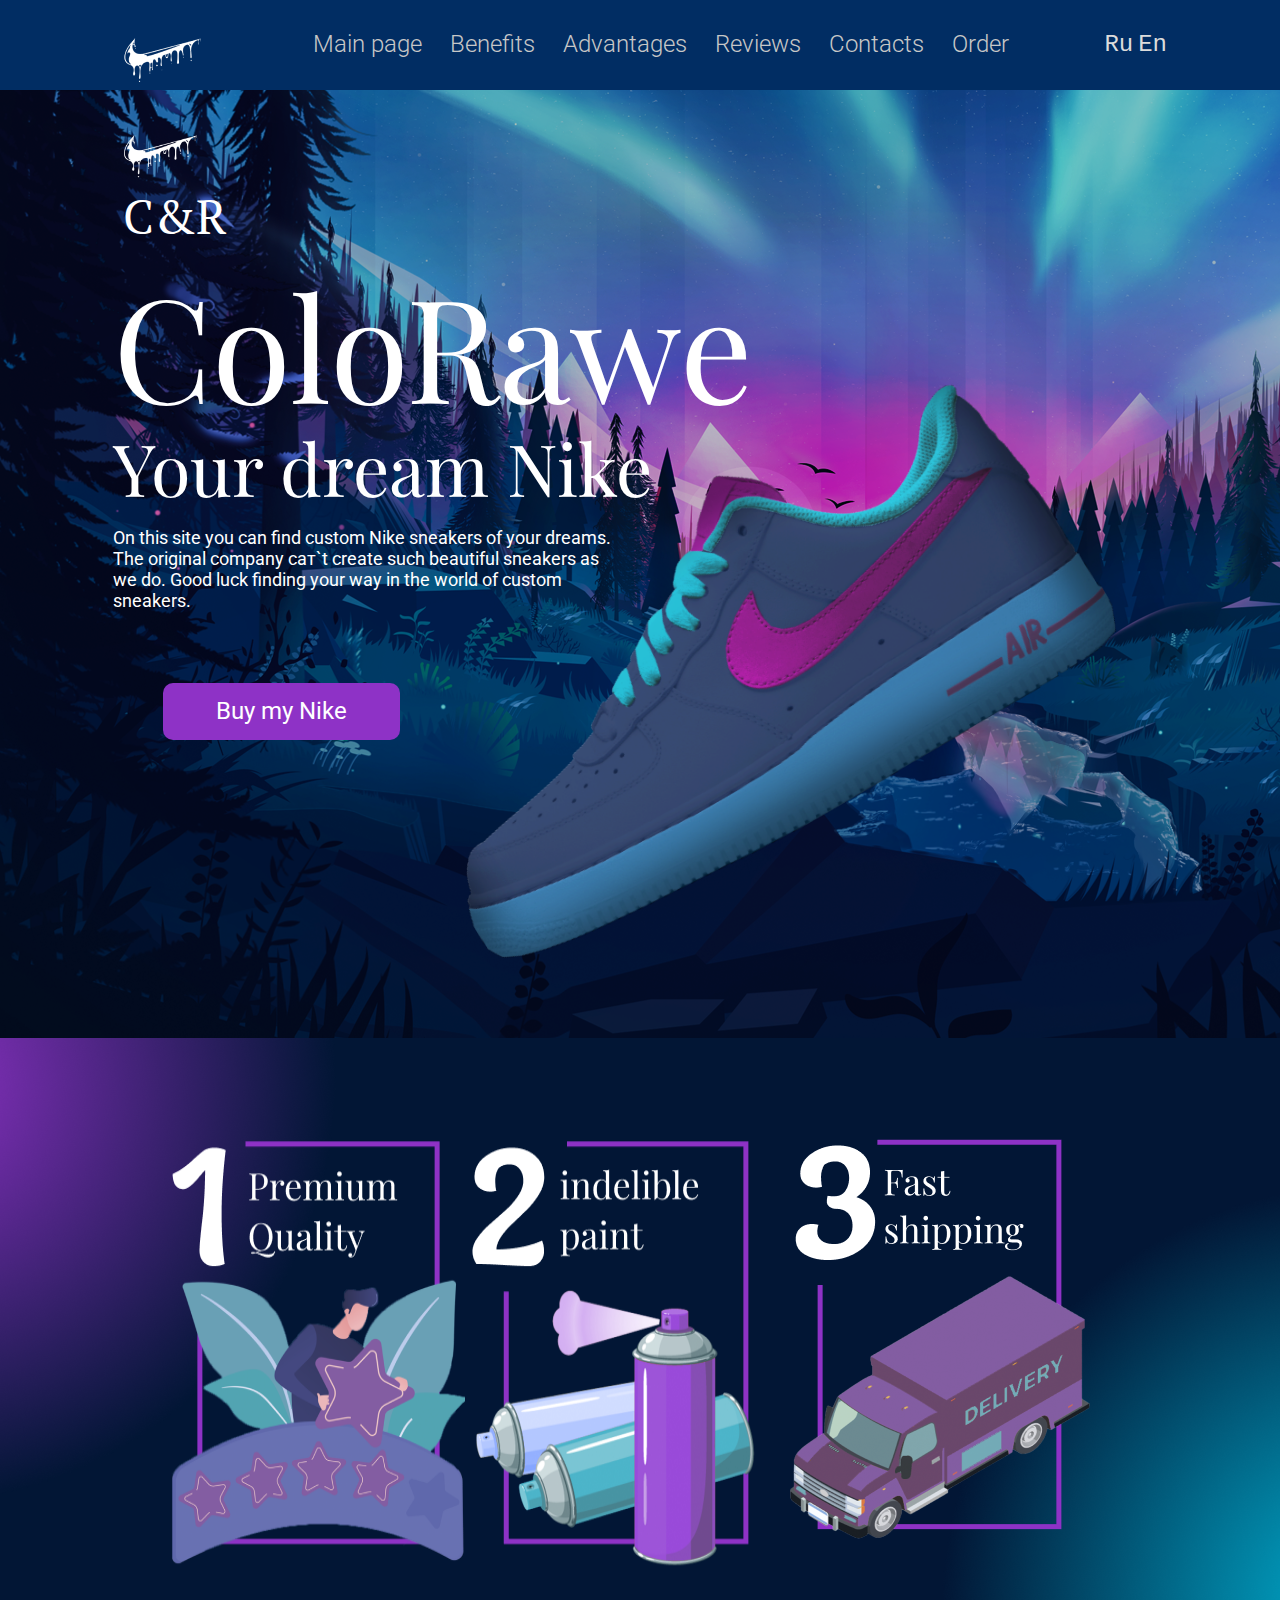
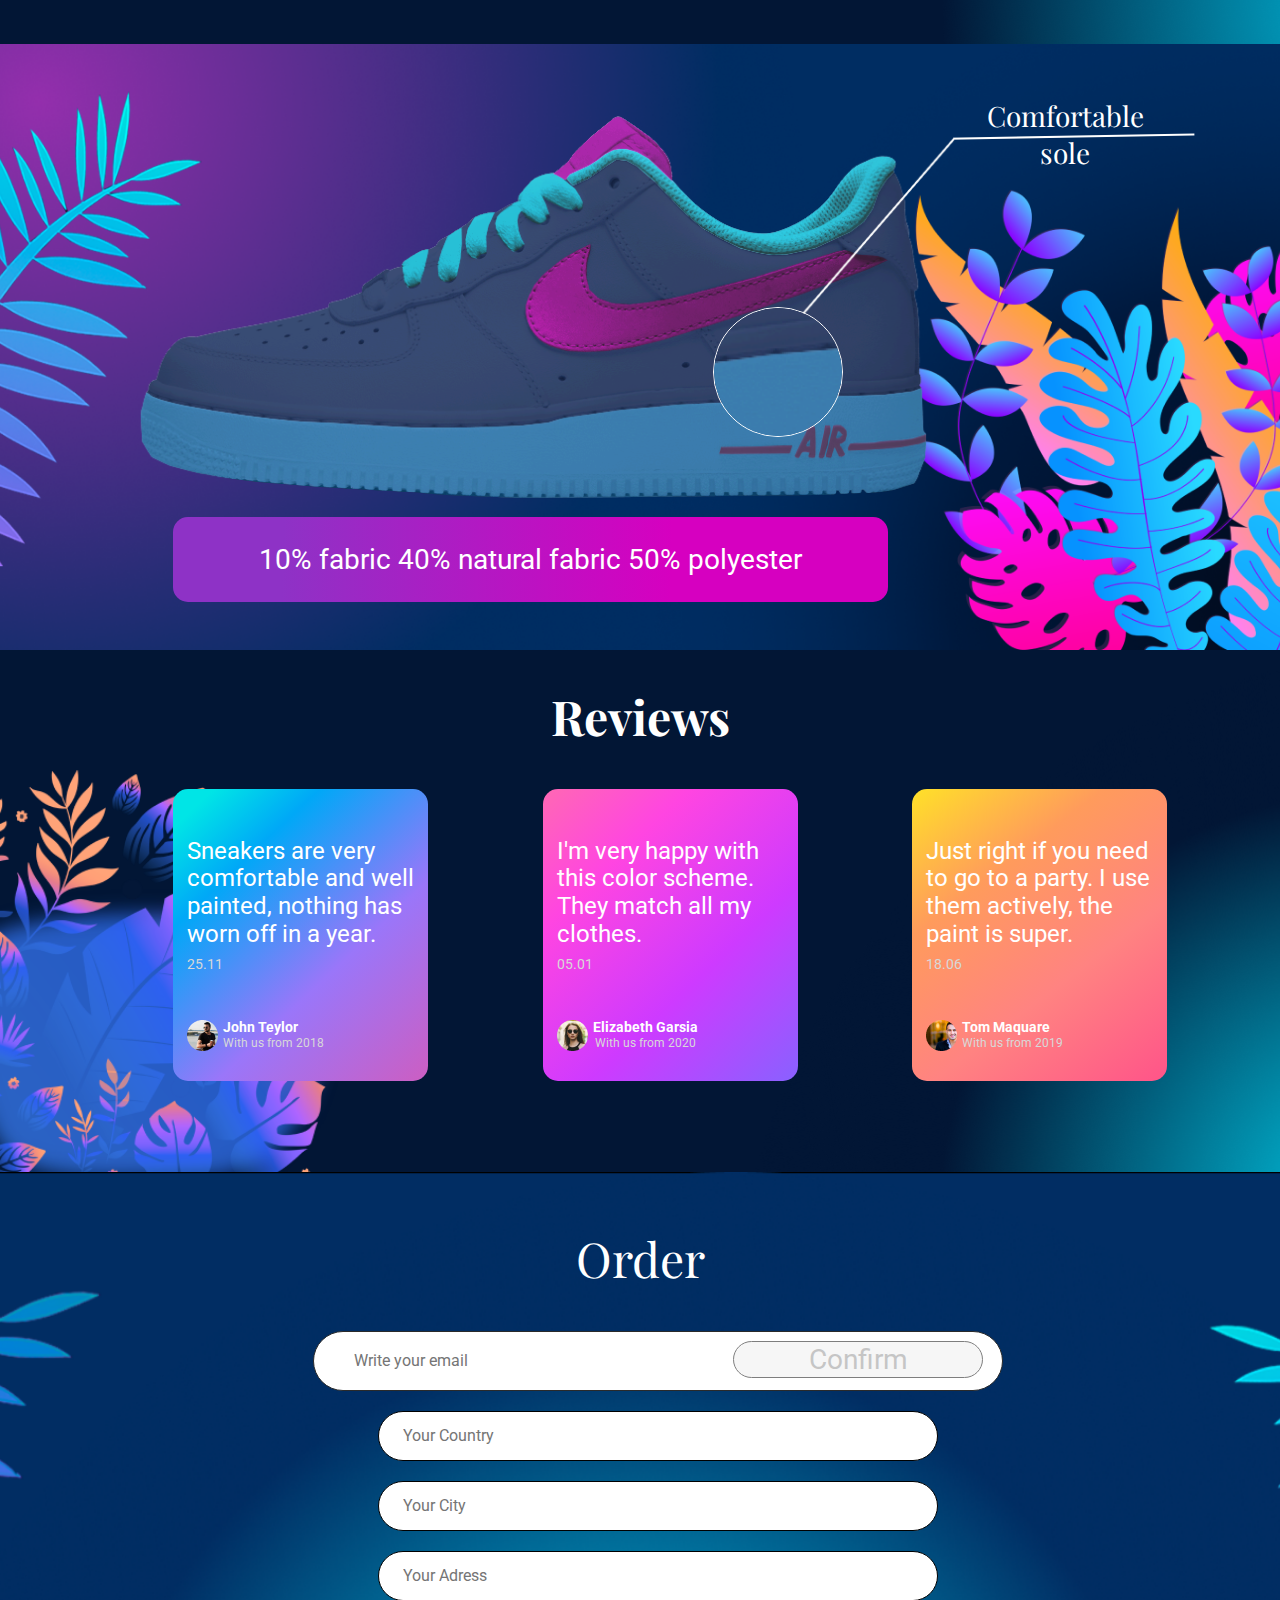
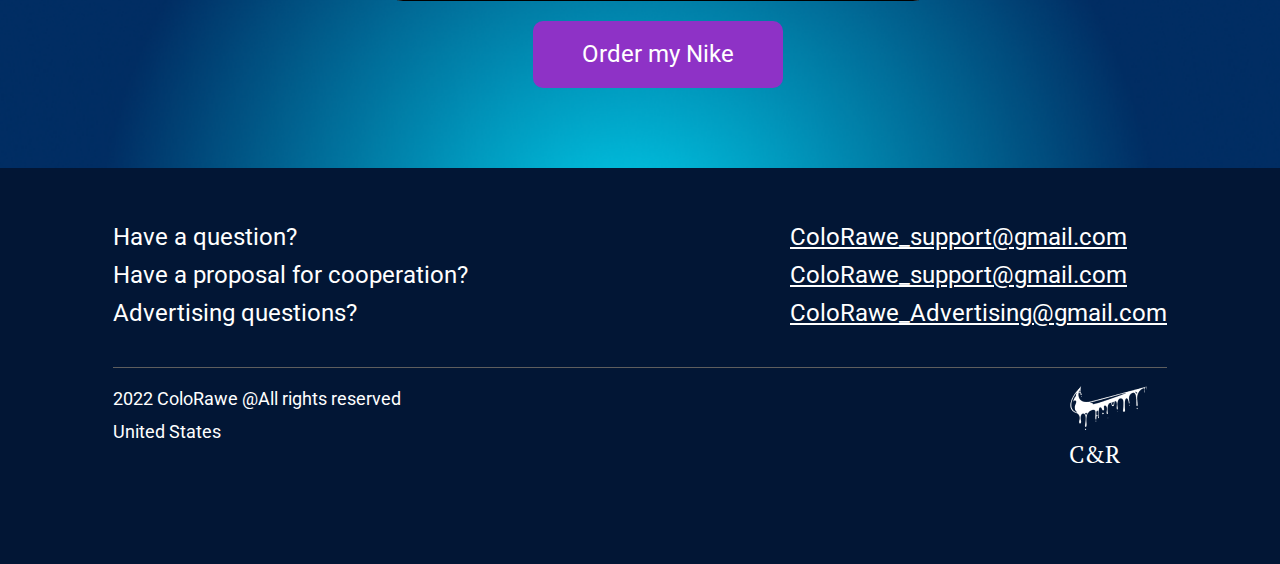
==== commit b2632416: "fix" ====
--- a/index.html
+++ b/index.html
@@ -183,25 +183,25 @@
         </section>
 
         <section class="application">
-            <h2 class="application_title">Order</h2>
-            <form class="application__form" autocomplete="off">
-                <div class="form-field">
-                    <input type="email" class="form-input" name="email" placeholder="Write your email" />
-                    <button type="button" class="button-confirm ">Confirm</button>
-                </div>
-                <div class="blok-application">
-                    <input type="country" class="blok-application__input" name="country" placeholder="Your Country" />
-                    <input type="city" class="blok-application__input" name="city" placeholder="Your City" />
-                    <input type="adress" class="blok-application__input" name="adress" placeholder="Your Adress" />
-                </div>
-
-
-                <button type="button" class="application-button" data-form-open>Order my
-                    Nike</button>
-            </form>
-
-
-
+            <div class="container">
+                <h2 class="application_title">Order</h2>
+                <form class="application__form" autocomplete="off">
+                    <div class="form-field">
+                        <input type="email" class="form-input" name="email" placeholder="Write your email" />
+                        <button type="button" class="button-confirm ">Confirm</button>
+                    </div>
+                    <div class="blok-application">
+                        <input type="country" class="blok-application__input" name="country"
+                            placeholder="Your Country" />
+                        <input type="city" class="blok-application__input" name="city" placeholder="Your City" />
+                        <input type="adress" class="blok-application__input" name="adress" placeholder="Your Adress" />
+                    </div>
+
+
+                    <button type="button" class="application-button" data-form-open>Order my
+                        Nike</button>
+                </form>
+            </div>
         </section>
 
         <footer class="footer">
--- a/css/style.min.css
+++ b/css/style.min.css
@@ -1 +1 @@
-html{box-sizing:border-box}*,*::after,*::before{box-sizing:inherit}.list{margin:0;padding:0;list-style:none}address{font-style:normal}.visually-hidden{position:absolute !important;clip:rect(1px 1px 1px 1px);clip:rect(1px, 1px, 1px, 1px);padding:0 !important;border:0 !important;height:1px !important;width:1px !important;overflow:hidden}img{display:block;max-width:100%;height:auto}h1,h3,h2,h4,h5,h6,p,ul{margin-top:0}:root{--header-bg: #012D63;--menu-link:#C7C7C7;--footer-bg:#021635;--text-color: #fff;--order-color:#959595;--confirm-color:#D8D8D8;--hero-button-color:#8E32C6}body{font-family:"Roboto",sans-serif;font-style:normal;font-weight:400}.container{width:100%;padding-left:28px;padding-right:28px;margin-left:auto;margin-right:auto}@media screen and (min-width: 360px){.container{max-width:360px}}@media screen and (min-width: 1110px){.container{max-width:1110px}}@media screen and (min-width: 1110px){.header{top:0;height:90px;background-color:var(--header-bg);position:sticky;z-index:5}}.nav{display:flex}@media screen and (max-width: 480px){.nav{display:none}}.header_logo{display:block;padding-top:30px}.menu{display:flex;align-items:center;justify-content:center;margin-left:100px}@media screen and (max-width: 767.98px){.menu{display:none}}.menu_link{margin-right:28px;font-weight:300;font-size:24px;line-height:1.16;text-decoration:none;color:var(--menu-link)}.menu_item:last-child{margin-right:0px}.menu_link:hover,.menu_link:focus{color:var(--text-color)}.language{display:flex;align-items:center;justify-content:center;margin-left:auto}@media screen and (max-width: 767.98px){.language{display:none}}.language_ru,.language_en{margin-left:5px;font-weight:300;font-size:24px;line-height:1.16;color:#dcdcdc;cursor:pointer}.language_ru:hover,.language_en:hover{color:var(--text-color)}.button-mobile{position:absolute;z-index:120;background-color:rgba(0,0,0,0);border:none;display:-webkit-box}@media screen and (min-width: 1110px){.button-mobile{display:none}}.icon-mobile{width:45px;height:25px;margin-left:250px;margin-top:44px}.menu-close{display:none}.is-open .menu-close{display:block}.is-open .menu-icon{display:none}.mobile-menu{position:fixed;top:0;right:0;right:-100%;z-index:100;display:flex;flex-direction:column;justify-content:space-between;padding-bottom:114px;padding-left:40px;width:100%;height:100vh;flex-direction:column;background:#021635;opacity:.9;transition:right .5s}.mobile-menu.is-open{right:0}.menu-mobile{padding-top:60px}.menu-mobile_item{font-family:"Roboto";font-style:normal;font-weight:300;font-size:24px;line-height:28px;text-align:center;color:#c7c7c7;margin-bottom:57px}.mobile-language{justify-content:center;text-align:center;display:flex}.mobile-language_item{font-family:"Roboto";font-style:normal;font-weight:300;font-size:24px;line-height:28px;text-align:center;color:#c7c7c7}.menu--curren{color:wheat}.hero{overflow:hidden;background-repeat:no-repeat;background-position:center;background-size:cover;margin-left:auto;margin-right:auto;display:block;width:100%}@media screen and (min-width: 360px){.hero{background-image:url(../images/mobile/bg-1.png);height:734px;position:relative}}@media screen and (min-width: 1110px){.hero{background-image:url(../images/desktop/hero-desktop.png);height:948px;text-align:center}}@media screen and (min-width: 360px){.hero__blok{padding-top:10px}}@media screen and (min-width: 1110px){.hero__blok{width:640px;text-align:start}}.hero__logo{display:block}@media screen and (min-width: 360px){.hero__logo{width:96px;height:72px;padding-top:20px}}@media screen and (min-width: 1110px){.hero__logo{height:85px}}.hero__logo-text{font-family:"PT Serif";color:var(--text-color)}@media screen and (min-width: 360px){.hero__logo-text{font-weight:400;font-size:24px;line-height:32px;padding-left:10px}}@media screen and (min-width: 1110px){.hero__logo-text{font-size:48px;line-height:1.33;margin-bottom:0px}}.hero__title{font-family:"Playfair Display",sans-serif;color:var(--text-color)}@media screen and (min-width: 360px){.hero__title{font-weight:400;font-size:64px;line-height:85px;margin-bottom:0px}}@media screen and (min-width: 1110px){.hero__title{font-size:144px;line-height:1.33;margin-bottom:-20px}}.hero__second-title{font-family:"Playfair Display";color:var(--text-color)}@media screen and (min-width: 360px){.hero__second-title{font-weight:400;font-size:36px;line-height:48px;margin-bottom:15px}}@media screen and (min-width: 1110px){.hero__second-title{font-size:72px;line-height:1.33;margin-bottom:12px}}.hero__text{display:block;color:var(--text-color)}@media screen and (min-width: 360px){.hero__text{margin-bottom:71px;font-weight:400;font-size:18px;line-height:21px;width:305px}}@media screen and (min-width: 1110px){.hero__text{font-size:18px;line-height:1.16;width:500px}}.button{border:none;padding:20px 61px;display:block;border-radius:10px;font-size:24px;line-height:1.16;background-color:var(--hero-button-color);color:var(--text-color);color:var(--text-color);cursor:pointer;transition:color 250ms cubic-bezier(0.4, 0, 0.2, 1),background-color 250ms cubic-bezier(0.4, 0, 0.2, 1)}@media screen and (min-width: 360px){.button{padding:15px 53px;z-index:2;position:absolute;margin-left:50px}}.button:hover,.button:focus{background-color:var(--text-color);color:var(--hero-button-color)}.hero__blok-img{background-image:url(../images/desktop/nike-desktop.png);display:block;background-repeat:no-repeat;background-position:center;background-size:contain;height:768px}@media screen and (min-width: 360px){.hero__blok-img{width:510px;margin-left:-100px;margin-top:-320px}}@media screen and (min-width: 1110px){.hero__blok-img{width:840px;margin-top:-400px;margin-left:200px}}@media screen and (min-width: 360px){.our-advantages{background-image:url(../images/mobile/bg-2.png);display:block}}@media screen and (min-width: 1110px){.our-advantages{padding-top:55px;padding-bottom:80px;height:606px;margin-left:auto;margin-right:auto;text-align:center;display:block;background-image:url(../images/desktop/group-1-desktop.png);background-repeat:no-repeat;background-position:center;background-size:cover}}@media screen and (min-width: 360px){.our-advantages__list{display:inline}}@media screen and (min-width: 1110px){.our-advantages__list{display:flex;justify-content:center}}@media screen and (min-width: 360px){.our-advantages__item{text-align:center;display:flex;margin-right:0px;justify-content:center}}@media screen and (min-width: 1440px){.our-advantages__item{margin-right:101px}}.our-advantages__item:last-child{margin-right:0px}@media screen and (min-width: 360px){.storage{background-image:url(../images/mobile/fl2-bg-3.png),url(../images/mobile/fl-bg-3.png),url(../images/mobile/bg-3.png);background-repeat:no-repeat;background-position:bottom 0px left 0px,bottom 0px right 0px,center;background-size:96px,140px,cover;padding-top:20px;padding-bottom:20px}}@media screen and (min-width: 1110px){.storage{padding-top:63px;padding-bottom:82px;height:606px;margin-left:auto;margin-right:auto;text-align:center;display:block;background-image:url(../images/desktop/group-2-desktop.png);background-repeat:no-repeat;background-position:center;background-size:cover}}.storage__group{position:relative}.storage__group-text{position:absolute;font-family:"Playfair Display";color:var(--text-color)}@media screen and (min-width: 360px){.storage__group-text{font-size:14px;line-height:19px;margin-left:65px;margin-top:240px}}@media screen and (min-width: 1110px){.storage__group-text{margin-left:850px;margin-top:-10px;font-size:28px;line-height:37px}}.storage__group-vector{position:absolute}@media screen and (min-width: 360px){.storage__group-vector{height:145px;transform:rotate(180deg);margin-left:60px;margin-top:-20px;margin-right:20px;width:185px}}@media screen and (min-width: 1110px){.storage__group-vector{transform:rotate(-1deg);width:403px;height:183px;margin-top:-370px;margin-left:680px}}.storage__group-mask{position:absolute;border:1px solid #fff;border-radius:50%}@media screen and (min-width: 360px){.storage__group-mask{width:45px;margin-left:228px;margin-top:-68px;margin-top:-60px}}@media screen and (min-width: 1110px){.storage__group-mask{width:130px;margin-left:600px;margin-top:-200px}}.storage__button{z-index:1;background:linear-gradient(91.33deg, #8E32C6 15.44%, #D600C0 69.67%);border:none;border-radius:15px;cursor:pointer;color:#fff;position:relative}@media screen and (min-width: 360px){.storage__button{width:305px;font-weight:400;font-size:14px;line-height:16px;padding:11px 6px;margin-top:150px}}@media screen and (min-width: 1110px){.storage__button{font-family:"Roboto";font-style:normal;font-weight:400;font-size:28px;line-height:33px;width:715px;padding:26px 64px;margin-right:220px;margin-top:10px}}.storage__button::before,.storage__button::after{content:"";display:block;position:absolute;border-radius:15px;height:100%;background:rgba(0,0,0,0);transition:all 1s ease-out;opacity:0}.storage__button:hover::before{opacity:1;z-index:-1;bottom:-4px;left:4px;width:calc(100% - 8px);background:linear-gradient(91.33deg, rgba(142, 50, 198, 0.6) 15.44%, rgba(214, 0, 192, 0.6) 69.67%)}.storage__button:hover::after{opacity:1;z-index:-2;bottom:-8px;left:8px;width:calc(100% - 16px);background:linear-gradient(91.33deg, rgba(142, 50, 198, 0.6) 15.44%, rgba(214, 0, 192, 0.6) 69.67%)}.echoes{margin-left:auto;margin-right:auto;text-align:center;display:block}@media screen and (min-width: 360px){.echoes{background-image:url(../images/mobile/fl-bg-4.png),url(../images/mobile/bg-4.png);background-repeat:no-repeat;background-position:bottom 0px left 0px,center;background-size:174px,cover;padding-bottom:50px;padding-top:50px}}@media screen and (min-width: 1110px){.echoes{padding-top:35px;padding-bottom:70px;height:522px;background-image:url(../images/desktop/flower-desktop.png),url(../images/group3-desktop.png);background-repeat:no-repeat;background-position:bottom 0px left 0px,center;background-size:360px,cover}}@media screen and (min-width: 360px){.echoes_title{display:none}}@media screen and (min-width: 1110px){.echoes_title{display:block;font-family:"Playfair Display";font-size:48px;line-height:1.33;text-align:center;color:var(--text-color)}}.echoes-list__list{display:flex}@media screen and (min-width: 1110px){.echoes-list__list{justify-content:space-between}}.fon{position:relative;border:none;z-index:1;display:block;border-radius:15px}@media screen and (min-width: 360px){.fon{padding:9px 6px 0px 10px;margin-left:20px;width:171px}}@media screen and (min-width: 1110px){.fon{padding-top:49px;padding-left:14px;padding-right:13px;padding-bottom:20px;width:255px;height:292px}}@media screen and (min-width: 360px){.echoes__item1{display:none}}@media screen and (min-width: 1110px){.echoes__item1{display:block;background:linear-gradient(136.55deg, #00E5E6 7.29%, #00A8F7 26.04%, #9A76F9 62.5%, #CC5EC2 100%)}.echoes__item1::before,.echoes__item1::after{content:"";display:block;position:absolute;border-radius:15px;height:100%;background:rgba(0,0,0,0);transition:all 1s ease-out;opacity:0}.echoes__item1:hover::before{opacity:1;z-index:-1;bottom:-4px;left:4px;width:calc(100% - 8px);background:linear-gradient(136.55deg, #00E5E6 7.29%, #00A8F7 26.04%, #9A76F9 62.5%, #CC5EC2 100%)}.echoes__item1:hover::after{opacity:1;z-index:-2;bottom:-8px;left:8px;width:calc(100% - 16px);background:linear-gradient(136.55deg, #00E5E6 7.29%, #00A8F7 26.04%, #9A76F9 62.5%, #CC5EC2 100%)}}.echoes__item2{background:linear-gradient(136.55deg, #FF68B4 0%, #FF45E1 26.04%, #CE3AFF 62.84%, #8961FF 100%)}.echoes__item2::before,.echoes__item2::after{content:"";display:block;position:absolute;border-radius:15px;height:100%;background:rgba(0,0,0,0);transition:all 1s ease-out;opacity:0}.echoes__item2:hover::before{opacity:1;z-index:-1;bottom:-4px;left:4px;width:calc(100% - 8px);background:linear-gradient(136.55deg, #FF68B4 0%, #FF45E1 26.04%, #CE3AFF 62.84%, #8961FF 100%)}.echoes__item2:hover::after{opacity:1;z-index:-2;bottom:-8px;left:8px;width:calc(100% - 16px);background:linear-gradient(136.55deg, #FF68B4 0%, #FF45E1 26.04%, #CE3AFF 62.84%, #8961FF 100%)}@media screen and (min-width: 360px){.echoes__item3{display:none}}@media screen and (min-width: 1110px){.echoes__item3{display:block;background:linear-gradient(142.67deg, #FFE128 0%, #FF9B5C 30.21%, #FF8381 63.29%, #FF5489 100%)}.echoes__item3::before,.echoes__item3::after{content:"";display:block;position:absolute;border-radius:15px;height:100%;background:rgba(0,0,0,0);transition:all 1s ease-out;opacity:0}.echoes__item3:hover::before{opacity:1;z-index:-1;bottom:-4px;left:4px;width:calc(100% - 8px);background:linear-gradient(142.67deg, #FFE128 0%, #FF9B5C 30.21%, #FF8381 63.29%, #FF5489 100%)}.echoes__item3:hover::after{opacity:1;z-index:-2;bottom:-8px;left:8px;width:calc(100% - 16px);background:linear-gradient(142.67deg, #FFE128 0%, #FF9B5C 30.21%, #FF8381 63.29%, #FF5489 100%)}}.echoes__text{text-align:start;color:var(--text-color)}@media screen and (min-width: 360px){.echoes__text{font-size:18px;line-height:21px}}@media screen and (min-width: 1110px){.echoes__text{margin-bottom:8px;font-size:24px;line-height:1.16}}.echoes__blok{display:flex}.echoes__blok2{margin-left:5px}.echoes__time{margin-bottom:47px;text-align:start;font-size:14px;line-height:1.14;color:var(--confirm-color)}.echoes__name{margin-bottom:1px;text-align:left;font-size:14px;line-height:1.14;color:var(--text-color)}.echoes__deit{font-size:12px;line-height:1.16;color:var(--confirm-color)}.application{padding-top:55px;padding-bottom:80px;min-height:510px;margin-left:auto;margin-right:auto;text-align:center;display:block;background-image:url(../images/desktop/group-4-desktop.png);background-repeat:no-repeat;background-position:center;background-size:cover}.application_title{font-family:"Playfair Display";font-size:48px;line-height:1.33;text-align:center;color:var(--text-color)}.application__form{display:inline-block}.form-field{display:block;position:relative;margin-bottom:20px}.form-input{height:60px;background:#fff;border-radius:50px;width:690px;margin:0;padding:10px 20px;padding-left:40px;font:inherit;border:1px solid #2a2a2a}.button-confirm{width:250px;max-height:50px;padding-left:17px;padding-right:17px;padding:18px 9x;top:10px;right:10px;position:absolute;font-family:"Roboto";font-style:normal;font-weight:400;font-size:28px;line-height:33px;color:#8d8d8d;opacity:.5;border:1px solid #000;border-radius:50px;transform:matrix(1, 0, 0, -1, 0, 0)}.blok-application{display:inline-grid}.blok-application__input{padding-left:24px;margin-bottom:20px;width:560px;height:50px;background:#fff;border:1px solid #000;border-radius:50px}.application-button{margin-left:200px;padding:20px 61px;display:block;border:none;border-radius:10px;font-size:24px;line-height:1.16;background-color:var(--hero-button-color);color:var(--text-color);color:var(--text-color);cursor:pointer;transition:color 250ms cubic-bezier(0.4, 0, 0.2, 1),background-color 250ms cubic-bezier(0.4, 0, 0.2, 1)}.application-button:hover,.application-button:focus{background-color:var(--text-color);color:var(--hero-button-color)}.footer{background-color:#021635}@media screen and (min-width: 1110px){.footer{padding-top:45px;padding-bottom:50px}}@media screen and (min-width: 360px){.footer-container1{padding-top:10px;margin-bottom:12px;border-bottom:1px solid #5e5e5e;display:block}}@media screen and (min-width: 1110px){.footer-container1{display:flex;justify-content:space-between;margin-bottom:20px;border-bottom:1px solid #5e5e5e}}@media screen and (min-width: 360px){.footer-container2{display:flex}}@media screen and (min-width: 1110px){.footer-container2{display:flex;justify-content:space-between;margin-bottom:20px}}.footer-list{color:#fff}@media screen and (min-width: 360px){.footer-list{font-size:14px;line-height:16px}}@media screen and (min-width: 1110px){.footer-list{font-size:24px;line-height:28px}}@media screen and (min-width: 360px){.footer-email{display:flex;margin-bottom:30px;justify-content:flex-start;flex-direction:row-reverse;align-items:center}}@media screen and (min-width: 1110px){.footer-email{margin-left:auto}}.footer-item{margin-bottom:10px}.footer-email__item{margin-bottom:10px}.footer-email__link{font-family:"Roboto";font-style:normal;font-weight:400;text-decoration-line:underline;color:#fff}@media screen and (min-width: 360px){.footer-email__link{font-size:14px;line-height:16px}}@media screen and (min-width: 1110px){.footer-email__link{font-size:24px;line-height:28px}}.footer-list__rights-reserved{color:#fff}@media screen and (min-width: 360px){.footer-list__rights-reserved{font-size:14px;line-height:16px}}@media screen and (min-width: 1110px){.footer-list__rights-reserved{font-size:18px;line-height:21px}}.footer-list__country{font-family:"Roboto";font-style:normal;font-weight:400;color:#fff}@media screen and (min-width: 360px){.footer-list__country{margin-top:12px;font-size:14px;line-height:16px}}@media screen and (min-width: 1110px){.footer-list__country{font-size:18px;line-height:21px}}.footer_logo{display:block}@media screen and (min-width: 360px){.footer_logo{width:65px;margin-left:20px}}@media screen and (min-width: 1110px){.footer_logo{margin-top:-10px;width:108px}}.footer__logo-text{display:block;font-family:"PT Serif";font-style:normal;font-weight:400;color:#fff}@media screen and (min-width: 360px){.footer__logo-text{margin-left:30px;font-size:14px;line-height:19px}}@media screen and (min-width: 1110px){.footer__logo-text{font-size:24px;line-height:32px}}.backdrop{position:fixed;overflow:auto;top:0;left:0;width:100%;height:100%;z-index:120;background-color:rgba(0,0,0,.2)}.backdrop.is-hidden{visibility:hidden;opacity:0;pointer-events:none}.modal{position:absolute;top:50%;left:50%;width:100%;transform:translate(-50%, -50%)}@media screen and (min-width: 360px){.modal{background-image:url(../images/mobile/fl-desk3.png),url(../images/mobile/fl-2-desk3.png),url(../images/mobile/bg-desktop2.png);background-repeat:no-repeat;background-position:bottom 0px left 0px,bottom 0px right 0px,center;background-size:166px,182px,cover;padding:46px 27px;height:738px}}@media screen and (min-width: 1110px){.modal{background-image:url(../images/desktop/flower-desktop.png),url(../images/desktop/group5-desktop.png);background-repeat:no-repeat;background-position:bottom 0px left 0px,center;background-size:355px,cover;border-radius:4px;padding:40px;max-width:1440px;min-height:1024px;display:flex;justify-content:space-between}}@media screen and (min-width: 360px){.blok-modal{padding-top:80px}}@media screen and (min-width: 1110px){.blok-modal{padding-top:20px}}.modal-visa{position:relative;display:flex;display:block;background:rgba(168,168,168,.26)}@media screen and (min-width: 360px){.modal-visa{margin-bottom:10px;padding-left:10px;padding-right:14px;padding-bottom:12px;width:305px}}@media screen and (min-width: 1110px){.modal-visa{margin-left:167px;margin-top:100px;margin-bottom:25px;width:575px}}.modal-title{font-family:"Roboto";font-style:normal;font-weight:400;color:#fff;text-align:center}@media screen and (min-width: 360px){.modal-title{padding-top:13px;font-size:14px;line-height:16px}}@media screen and (min-width: 1110px){.modal-title{padding-top:15px;font-size:28px;line-height:33px}}@media screen and (min-width: 360px){.blok-form{display:inline;position:relative}}@media screen and (min-width: 1110px){.blok-form{display:flex;justify-content:space-between}}@media screen and (min-width: 360px){.visa-form{padding-bottom:0px}}@media screen and (min-width: 1110px){.visa-form{margin-right:65px;padding-left:27px;padding-bottom:22px}}.text-form{font-family:"Roboto";font-style:normal;font-weight:400;color:#fff}@media screen and (min-width: 360px){.text-form{margin-bottom:12px;font-size:14px;line-height:16px}}@media screen and (min-width: 1110px){.text-form{margin-bottom:10px;font-size:18px;line-height:21px}}.visa-form__number{background:#2c4d74;border:1px solid #000}@media screen and (min-width: 360px){.visa-form__number{padding:6px 9px 6px 9px;max-width:252px;height:27px;margin-bottom:18px}}@media screen and (min-width: 1110px){.visa-form__number{padding:9px 6px;max-width:194px;height:32px;margin-bottom:20px}}.visa-form__number::placeholder{font-family:"Roboto";font-style:normal;font-weight:400;font-size:18px;line-height:21px;color:gray}.visa-form__date{background:#2c4d74;border:1px solid #000}@media screen and (min-width: 360px){.visa-form__date{width:76px;height:27px}}@media screen and (min-width: 1110px){.visa-form__date{padding:9px 6px;height:32px;width:67px}}.visa-form__date::placeholder{font-family:"Roboto";font-style:normal;font-weight:400;font-size:18px;line-height:21px;color:gray}@media screen and (min-width: 360px){.master-visa{left:140px;bottom:2px;position:absolute;display:flex;align-content:stretch;flex-direction:row-reverse}}@media screen and (min-width: 1110px){.master-visa{left:280px;bottom:150px;position:absolute;display:flex}}.master{display:block;background-color:#fff}@media screen and (min-width: 360px){.master{max-width:66px;padding:6px 5px 7px 4px}}@media screen and (min-width: 1110px){.master{max-width:125px;margin-right:13px;padding:18px}}.visa{display:block;background-color:#fff}@media screen and (min-width: 360px){.visa{max-width:66px;padding:15px 5px;margin-right:12px}}@media screen and (min-width: 1110px){.visa{max-width:125px;margin-right:13px;padding:28px 10px}}@media screen and (min-width: 360px){.checkbox-label{display:none}}@media screen and (min-width: 1110px){.checkbox-label{display:block;display:flex;align-items:center;justify-content:center;right:30px;bottom:25px;position:absolute}}.checkbox-input:checked{display:block;width:50px;height:50px}.checkbox-input{position:absolute !important;clip:rect(1px 1px 1px 1px);clip:rect(1px, 1px, 1px, 1px);padding:0 !important;border:0 !important;height:1px !important;width:1px !important;overflow:hidden}.checkbox-icon{content:"";display:inline-block;width:23px;height:23px;margin-right:5px;border:2px solid #000;border-radius:3px;transition:transform 250ms linear}.checkbox-input:checked+.checkbox-icon{transform:scale(1.2);background-image:url(../images/icon/full-check.svg);background-color:blue;border-color:blue;background-size:contain;background-origin:border-box}.checkbox-text{font-family:"Roboto";font-style:normal;font-weight:400;font-size:18px;line-height:21px;color:#fff;transition:transform 250ms linear}.checkbox-input:checked~.checkbox-text{transform:translateX(20px)}.title-form{font-family:"Roboto";font-style:normal;font-weight:400;color:#fff}@media screen and (min-width: 360px){.title-form{text-align:center;font-size:24px;line-height:28px;margin-bottom:15px}}@media screen and (min-width: 1110px){.title-form{font-size:36px;line-height:42px;margin-left:150px;margin-bottom:11px}}@media screen and (min-width: 360px){.modal__logo{display:none}}@media screen and (min-width: 1110px){.modal__logo{margin-right:55px;display:block}}@media screen and (min-width: 360px){.modal__logo-text{display:none}}@media screen and (min-width: 1110px){.modal__logo-text{font-family:"PT Serif";font-style:normal;font-weight:400;font-size:48px;line-height:64px;color:#fff;display:block}}@media screen and (min-width: 360px){.final-order{margin-left:35px}}@media screen and (min-width: 1110px){.final-order{margin-left:162px}}.final-order__inpur{display:block;background:#fff;border:1px solid #000;border-radius:50px}@media screen and (min-width: 360px){.final-order__inpur{min-width:242px;height:35px;padding:7px 2px 10px 9px;margin-bottom:15px}}@media screen and (min-width: 1110px){.final-order__inpur{margin-bottom:28px;min-width:580px;height:50px;padding:10px 108px 8px 22px}}.final-order__inpur::placeholder{font-family:"Roboto";font-style:normal;font-weight:400;color:#959595}@media screen and (min-width: 360px){.final-order__inpur::placeholder{font-size:18px;line-height:21px}}@media screen and (min-width: 1110px){.final-order__inpur::placeholder{font-size:28px;line-height:33px}}.nike-form{border-radius:10px;border:1px solid #fff}@media screen and (min-width: 360px){.nike-form{width:117px;padding:14px 3px;margin-left:100px;margin-bottom:10px}}@media screen and (min-width: 1110px){.nike-form{width:220px;padding:26px 7px 24px 8px;margin-left:350px;margin-bottom:10px}}.nike-form__price{font-family:"Roboto";font-style:normal;font-weight:400;color:#fff}@media screen and (min-width: 360px){.nike-form__price{font-size:24px;line-height:28px;margin-left:130px}}@media screen and (min-width: 1110px){.nike-form__price{margin-left:421px;font-size:28px;line-height:33px}}@media screen and (min-width: 360px){.button--form{margin-top:-15px;margin-left:25px}}@media screen and (min-width: 1110px){.button--form{margin-left:325px}}.backdrop-form{position:fixed;overflow:auto;top:0;left:0;width:100%;height:100%;z-index:120;background-color:rgba(0,0,0,.2)}.backdrop-form.is-hiddenForm{visibility:hidden;opacity:0;pointer-events:none}.form{background-image:url(../images/modal-form.png);background-repeat:no-repeat;background-position:center;background-size:cover;border-radius:4px;padding:40px;position:absolute;top:50%;left:50%;width:100%;transform:translate(-50%, -50%);max-width:1440px;min-height:1024px}/*# sourceMappingURL=style.min.css.map */+html{box-sizing:border-box}*,*::after,*::before{box-sizing:inherit}.list{margin:0;padding:0;list-style:none}address{font-style:normal}.visually-hidden{position:absolute !important;clip:rect(1px 1px 1px 1px);clip:rect(1px, 1px, 1px, 1px);padding:0 !important;border:0 !important;height:1px !important;width:1px !important;overflow:hidden}img{display:block;max-width:100%;height:auto}h1,h3,h2,h4,h5,h6,p,ul{margin-top:0}:root{--header-bg: #012D63;--menu-link:#C7C7C7;--footer-bg:#021635;--text-color: #fff;--order-color:#959595;--confirm-color:#D8D8D8;--hero-button-color:#8E32C6}body{font-family:"Roboto",sans-serif;font-style:normal;font-weight:400}.container{width:100%;padding-left:28px;padding-right:28px;margin-left:auto;margin-right:auto}@media screen and (min-width: 360px){.container{max-width:360px}}@media screen and (min-width: 1110px){.container{max-width:1110px}}@media screen and (min-width: 1110px){.header{top:0;height:90px;background-color:var(--header-bg);position:sticky;z-index:5}}.nav{display:flex}@media screen and (max-width: 480px){.nav{display:none}}.header_logo{display:block;padding-top:30px}.menu{display:flex;align-items:center;justify-content:center;margin-left:100px}@media screen and (max-width: 767.98px){.menu{display:none}}.menu_link{margin-right:28px;font-weight:300;font-size:24px;line-height:1.16;text-decoration:none;color:var(--menu-link)}.menu_item:last-child{margin-right:0px}.menu_link:hover,.menu_link:focus{color:var(--text-color)}.language{display:flex;align-items:center;justify-content:center;margin-left:auto}@media screen and (max-width: 767.98px){.language{display:none}}.language_ru,.language_en{margin-left:5px;font-weight:300;font-size:24px;line-height:1.16;color:#dcdcdc;cursor:pointer}.language_ru:hover,.language_en:hover{color:var(--text-color)}.button-mobile{position:absolute;z-index:120;background-color:rgba(0,0,0,0);border:none;display:-webkit-box}@media screen and (min-width: 1110px){.button-mobile{display:none}}.icon-mobile{width:45px;height:25px;margin-left:250px;margin-top:44px}.menu-close{display:none}.is-open .menu-close{display:block}.is-open .menu-icon{display:none}.mobile-menu{position:fixed;top:0;right:0;right:-100%;z-index:100;display:flex;flex-direction:column;justify-content:space-between;padding-bottom:114px;padding-left:40px;width:100%;height:100vh;flex-direction:column;background:#021635;opacity:.9;transition:right .5s}.mobile-menu.is-open{right:0}.menu-mobile{padding-top:60px}.menu-mobile_item{font-family:"Roboto";font-style:normal;font-weight:300;font-size:24px;line-height:28px;text-align:center;color:#c7c7c7;margin-bottom:57px}.mobile-language{justify-content:center;text-align:center;display:flex}.mobile-language_item{font-family:"Roboto";font-style:normal;font-weight:300;font-size:24px;line-height:28px;text-align:center;color:#c7c7c7}.menu--curren{color:wheat}.hero{overflow:hidden;background-repeat:no-repeat;background-position:center;background-size:cover;margin-left:auto;margin-right:auto;display:block;width:100%}@media screen and (min-width: 360px){.hero{background-image:url(../images/mobile/bg-1.png);height:734px;position:relative}}@media screen and (min-width: 1110px){.hero{background-image:url(../images/desktop/hero-desktop.png);height:948px;text-align:center}}@media screen and (min-width: 360px){.hero__blok{padding-top:10px}}@media screen and (min-width: 1110px){.hero__blok{width:640px;text-align:start}}.hero__logo{display:block}@media screen and (min-width: 360px){.hero__logo{width:96px;height:72px;padding-top:20px}}@media screen and (min-width: 1110px){.hero__logo{height:85px}}.hero__logo-text{font-family:"PT Serif";color:var(--text-color)}@media screen and (min-width: 360px){.hero__logo-text{font-weight:400;font-size:24px;line-height:32px;padding-left:10px}}@media screen and (min-width: 1110px){.hero__logo-text{font-size:48px;line-height:1.33;margin-bottom:0px}}.hero__title{font-family:"Playfair Display",sans-serif;color:var(--text-color)}@media screen and (min-width: 360px){.hero__title{font-weight:400;font-size:64px;line-height:85px;margin-bottom:0px}}@media screen and (min-width: 1110px){.hero__title{font-size:144px;line-height:1.33;margin-bottom:-20px}}.hero__second-title{font-family:"Playfair Display";color:var(--text-color)}@media screen and (min-width: 360px){.hero__second-title{font-weight:400;font-size:36px;line-height:48px;margin-bottom:15px}}@media screen and (min-width: 1110px){.hero__second-title{font-size:72px;line-height:1.33;margin-bottom:12px}}.hero__text{display:block;color:var(--text-color)}@media screen and (min-width: 360px){.hero__text{margin-bottom:71px;font-weight:400;font-size:18px;line-height:21px;width:305px}}@media screen and (min-width: 1110px){.hero__text{font-size:18px;line-height:1.16;width:500px}}.button{border:none;padding:20px 61px;display:block;border-radius:10px;font-size:24px;line-height:1.16;background-color:var(--hero-button-color);color:var(--text-color);color:var(--text-color);cursor:pointer;transition:color 250ms cubic-bezier(0.4, 0, 0.2, 1),background-color 250ms cubic-bezier(0.4, 0, 0.2, 1)}@media screen and (min-width: 360px){.button{padding:15px 53px;z-index:2;position:absolute;margin-left:50px}}.button:hover,.button:focus{background-color:var(--text-color);color:var(--hero-button-color)}.hero__blok-img{background-image:url(../images/desktop/nike-desktop.png);display:block;background-repeat:no-repeat;background-position:center;background-size:contain;height:768px}@media screen and (min-width: 360px){.hero__blok-img{width:510px;margin-left:-100px;margin-top:-320px}}@media screen and (min-width: 1110px){.hero__blok-img{width:840px;margin-top:-400px;margin-left:200px}}@media screen and (min-width: 360px){.our-advantages{background-image:url(../images/mobile/bg-2.png);display:block}}@media screen and (min-width: 1110px){.our-advantages{padding-top:55px;padding-bottom:80px;height:606px;margin-left:auto;margin-right:auto;text-align:center;display:block;background-image:url(../images/desktop/group-1-desktop.png);background-repeat:no-repeat;background-position:center;background-size:cover}}@media screen and (min-width: 360px){.our-advantages__list{display:inline}}@media screen and (min-width: 1110px){.our-advantages__list{display:flex;justify-content:center}}@media screen and (min-width: 360px){.our-advantages__item{text-align:center;display:flex;margin-right:0px;justify-content:center}}@media screen and (min-width: 1440px){.our-advantages__item{margin-right:101px}}.our-advantages__item:last-child{margin-right:0px}@media screen and (min-width: 360px){.storage{background-image:url(../images/mobile/fl2-bg-3.png),url(../images/mobile/fl-bg-3.png),url(../images/mobile/bg-3.png);background-repeat:no-repeat;background-position:bottom 0px left 0px,bottom 0px right 0px,center;background-size:96px,140px,cover;padding-top:20px;padding-bottom:20px}}@media screen and (min-width: 1110px){.storage{padding-top:63px;padding-bottom:82px;height:606px;margin-left:auto;margin-right:auto;text-align:center;display:block;background-image:url(../images/desktop/group-2-desktop.png);background-repeat:no-repeat;background-position:center;background-size:cover}}.storage__group{position:relative}.storage__group-text{position:absolute;font-family:"Playfair Display";color:var(--text-color)}@media screen and (min-width: 360px){.storage__group-text{font-size:14px;line-height:19px;margin-left:65px;margin-top:240px}}@media screen and (min-width: 1110px){.storage__group-text{margin-left:850px;margin-top:-10px;font-size:28px;line-height:37px}}.storage__group-vector{position:absolute}@media screen and (min-width: 360px){.storage__group-vector{height:145px;transform:rotate(180deg);margin-left:60px;margin-top:-20px;margin-right:20px;width:185px}}@media screen and (min-width: 1110px){.storage__group-vector{transform:rotate(-1deg);width:403px;height:183px;margin-top:-370px;margin-left:680px}}.storage__group-mask{position:absolute;border:1px solid #fff;border-radius:50%}@media screen and (min-width: 360px){.storage__group-mask{width:45px;margin-left:228px;margin-top:-68px;margin-top:-60px}}@media screen and (min-width: 1110px){.storage__group-mask{width:130px;margin-left:600px;margin-top:-200px}}.storage__button{z-index:1;background:linear-gradient(91.33deg, #8E32C6 15.44%, #D600C0 69.67%);border:none;border-radius:15px;cursor:pointer;color:#fff;position:relative}@media screen and (min-width: 360px){.storage__button{width:305px;font-weight:400;font-size:14px;line-height:16px;padding:11px 6px;margin-top:150px}}@media screen and (min-width: 1110px){.storage__button{font-family:"Roboto";font-style:normal;font-weight:400;font-size:28px;line-height:33px;width:715px;padding:26px 64px;margin-right:220px;margin-top:10px}}.storage__button::before,.storage__button::after{content:"";display:block;position:absolute;border-radius:15px;height:100%;background:rgba(0,0,0,0);transition:all 1s ease-out;opacity:0}.storage__button:hover::before{opacity:1;z-index:-1;bottom:-4px;left:4px;width:calc(100% - 8px);background:linear-gradient(91.33deg, rgba(142, 50, 198, 0.6) 15.44%, rgba(214, 0, 192, 0.6) 69.67%)}.storage__button:hover::after{opacity:1;z-index:-2;bottom:-8px;left:8px;width:calc(100% - 16px);background:linear-gradient(91.33deg, rgba(142, 50, 198, 0.6) 15.44%, rgba(214, 0, 192, 0.6) 69.67%)}.echoes{margin-left:auto;margin-right:auto;text-align:center;display:block}@media screen and (min-width: 360px){.echoes{background-image:url(../images/mobile/fl-bg-4.png),url(../images/mobile/bg-4.png);background-repeat:no-repeat;background-position:bottom 0px left 0px,center;background-size:174px,cover;padding-bottom:50px;padding-top:50px}}@media screen and (min-width: 1110px){.echoes{padding-top:35px;padding-bottom:70px;height:522px;background-image:url(../images/desktop/flower-desktop.png),url(../images/group3-desktop.png);background-repeat:no-repeat;background-position:bottom 0px left 0px,center;background-size:360px,cover}}@media screen and (min-width: 360px){.echoes_title{display:none}}@media screen and (min-width: 1110px){.echoes_title{display:block;font-family:"Playfair Display";font-size:48px;line-height:1.33;text-align:center;color:var(--text-color)}}.echoes-list__list{display:flex}@media screen and (min-width: 1110px){.echoes-list__list{justify-content:space-between}}.fon{position:relative;border:none;z-index:1;display:block;border-radius:15px}@media screen and (min-width: 360px){.fon{padding:9px 6px 0px 10px;margin-left:20px;width:171px}}@media screen and (min-width: 1110px){.fon{padding-top:49px;padding-left:14px;padding-right:13px;padding-bottom:20px;width:255px;height:292px}}@media screen and (min-width: 360px){.echoes__item1{display:none}}@media screen and (min-width: 1110px){.echoes__item1{display:block;background:linear-gradient(136.55deg, #00E5E6 7.29%, #00A8F7 26.04%, #9A76F9 62.5%, #CC5EC2 100%)}.echoes__item1::before,.echoes__item1::after{content:"";display:block;position:absolute;border-radius:15px;height:100%;background:rgba(0,0,0,0);transition:all 1s ease-out;opacity:0}.echoes__item1:hover::before{opacity:1;z-index:-1;bottom:-4px;left:4px;width:calc(100% - 8px);background:linear-gradient(136.55deg, #00E5E6 7.29%, #00A8F7 26.04%, #9A76F9 62.5%, #CC5EC2 100%)}.echoes__item1:hover::after{opacity:1;z-index:-2;bottom:-8px;left:8px;width:calc(100% - 16px);background:linear-gradient(136.55deg, #00E5E6 7.29%, #00A8F7 26.04%, #9A76F9 62.5%, #CC5EC2 100%)}}.echoes__item2{background:linear-gradient(136.55deg, #FF68B4 0%, #FF45E1 26.04%, #CE3AFF 62.84%, #8961FF 100%)}.echoes__item2::before,.echoes__item2::after{content:"";display:block;position:absolute;border-radius:15px;height:100%;background:rgba(0,0,0,0);transition:all 1s ease-out;opacity:0}.echoes__item2:hover::before{opacity:1;z-index:-1;bottom:-4px;left:4px;width:calc(100% - 8px);background:linear-gradient(136.55deg, #FF68B4 0%, #FF45E1 26.04%, #CE3AFF 62.84%, #8961FF 100%)}.echoes__item2:hover::after{opacity:1;z-index:-2;bottom:-8px;left:8px;width:calc(100% - 16px);background:linear-gradient(136.55deg, #FF68B4 0%, #FF45E1 26.04%, #CE3AFF 62.84%, #8961FF 100%)}@media screen and (min-width: 360px){.echoes__item3{display:none}}@media screen and (min-width: 1110px){.echoes__item3{display:block;background:linear-gradient(142.67deg, #FFE128 0%, #FF9B5C 30.21%, #FF8381 63.29%, #FF5489 100%)}.echoes__item3::before,.echoes__item3::after{content:"";display:block;position:absolute;border-radius:15px;height:100%;background:rgba(0,0,0,0);transition:all 1s ease-out;opacity:0}.echoes__item3:hover::before{opacity:1;z-index:-1;bottom:-4px;left:4px;width:calc(100% - 8px);background:linear-gradient(142.67deg, #FFE128 0%, #FF9B5C 30.21%, #FF8381 63.29%, #FF5489 100%)}.echoes__item3:hover::after{opacity:1;z-index:-2;bottom:-8px;left:8px;width:calc(100% - 16px);background:linear-gradient(142.67deg, #FFE128 0%, #FF9B5C 30.21%, #FF8381 63.29%, #FF5489 100%)}}.echoes__text{text-align:start;color:var(--text-color)}@media screen and (min-width: 360px){.echoes__text{font-size:18px;line-height:21px}}@media screen and (min-width: 1110px){.echoes__text{margin-bottom:8px;font-size:24px;line-height:1.16}}.echoes__blok{display:flex}.echoes__blok2{margin-left:5px}.echoes__time{margin-bottom:47px;text-align:start;font-size:14px;line-height:1.14;color:var(--confirm-color)}.echoes__name{margin-bottom:1px;text-align:left;font-size:14px;line-height:1.14;color:var(--text-color)}.echoes__deit{font-size:12px;line-height:1.16;color:var(--confirm-color)}.application{margin-right:auto;text-align:center;display:block}@media screen and (min-width: 360px){.application{background-image:url(../images/mobile/fl-r-application-mobile.png),url(../images/mobile/fl-left-application-mibile.png),url(../images/mobile/bg-application-mobile.png);background-repeat:no-repeat;background-position:bottom 0px right 0px,bottom 0px left 0px,center;background-size:64px,63px,cover;padding-bottom:44px;padding-top:9px}}@media screen and (min-width: 1110px){.application{padding-top:55px;padding-bottom:80px;min-height:510px;background-image:url(../images/desktop/group-4-desktop.png);background-repeat:no-repeat;background-position:center;background-size:cover}}.application_title{font-family:"Playfair Display";font-style:normal;font-weight:400;text-align:center;color:var(--text-color)}@media screen and (min-width: 360px){.application_title{font-size:36px;line-height:48px}}@media screen and (min-width: 1110px){.application_title{font-size:48px;line-height:1.33}}@media screen and (min-width: 360px)and (min-width: 1110px){.application__form{margin-left:200px;display:table-caption}}@media screen and (min-width: 1110px)and (min-width: 1440px){.application__form{display:table-caption}}.form-field{display:block;position:relative;margin-bottom:20px}.form-input{font:inherit;border:1px solid #2a2a2a;background:#fff;border-radius:50px}@media screen and (min-width: 360px){.form-input{width:242px;height:35px;margin-bottom:20px}}@media screen and (min-width: 1110px){.form-input{height:60px;width:690px;margin:0;padding:10px 20px;padding-left:40px}}@media screen and (min-width: 360px){.button-confirm{display:none}}@media screen and (min-width: 1110px){.button-confirm{display:block;width:250px;max-height:50px;padding-left:17px;padding-right:17px;top:10px;right:20px;position:absolute;font-family:"Roboto";font-style:normal;font-weight:400;font-size:28px;line-height:33px;color:#8d8d8d;opacity:.5;border:1px solid #000;border-radius:50px}}.blok-application{display:inline}.blok-application__input{background:#fff;border:1px solid #000;border-radius:50px}@media screen and (min-width: 360px){.blok-application__input{width:242px;height:35px;margin-bottom:33px}}@media screen and (min-width: 1110px){.blok-application__input{padding-left:24px;margin-bottom:20px;width:560px;height:50px}}.application-button{padding:20px 61px;display:block;border:none;border-radius:10px;background-color:var(--hero-button-color);color:var(--text-color);color:var(--text-color);cursor:pointer;transition:color 250ms cubic-bezier(0.4, 0, 0.2, 1),background-color 250ms cubic-bezier(0.4, 0, 0.2, 1)}@media screen and (min-width: 360px){.application-button{padding:11px 30px;display:inline-flex;font-size:24px;line-height:28px}}@media screen and (min-width: 1110px){.application-button{padding:20px 49px;font-size:24px;line-height:1.16}}.application-button:hover,.application-button:focus{background-color:var(--text-color);color:var(--hero-button-color)}.footer{background-color:#021635}@media screen and (min-width: 1110px){.footer{padding-top:45px;padding-bottom:50px}}@media screen and (min-width: 360px){.footer-container1{padding-top:10px;margin-bottom:12px;border-bottom:1px solid #5e5e5e;display:block}}@media screen and (min-width: 1110px){.footer-container1{display:flex;justify-content:space-between;margin-bottom:20px;border-bottom:1px solid #5e5e5e}}@media screen and (min-width: 360px){.footer-container2{display:flex}}@media screen and (min-width: 1110px){.footer-container2{display:flex;justify-content:space-between;margin-bottom:20px}}.footer-list{color:#fff}@media screen and (min-width: 360px){.footer-list{font-size:14px;line-height:16px}}@media screen and (min-width: 1110px){.footer-list{font-size:24px;line-height:28px}}@media screen and (min-width: 360px){.footer-email{display:flex;margin-bottom:30px;justify-content:flex-start;flex-direction:row-reverse;align-items:center}}@media screen and (min-width: 1110px){.footer-email{margin-left:auto}}.footer-item{margin-bottom:10px}.footer-email__item{margin-bottom:10px}.footer-email__link{font-family:"Roboto";font-style:normal;font-weight:400;text-decoration-line:underline;color:#fff}@media screen and (min-width: 360px){.footer-email__link{font-size:14px;line-height:16px}}@media screen and (min-width: 1110px){.footer-email__link{font-size:24px;line-height:28px}}.footer-list__rights-reserved{color:#fff}@media screen and (min-width: 360px){.footer-list__rights-reserved{font-size:14px;line-height:16px}}@media screen and (min-width: 1110px){.footer-list__rights-reserved{font-size:18px;line-height:21px}}.footer-list__country{font-family:"Roboto";font-style:normal;font-weight:400;color:#fff}@media screen and (min-width: 360px){.footer-list__country{margin-top:12px;font-size:14px;line-height:16px}}@media screen and (min-width: 1110px){.footer-list__country{font-size:18px;line-height:21px}}.footer_logo{display:block}@media screen and (min-width: 360px){.footer_logo{width:65px;margin-left:20px}}@media screen and (min-width: 1110px){.footer_logo{margin-top:-10px;width:108px}}.footer__logo-text{display:block;font-family:"PT Serif";font-style:normal;font-weight:400;color:#fff}@media screen and (min-width: 360px){.footer__logo-text{margin-left:30px;font-size:14px;line-height:19px}}@media screen and (min-width: 1110px){.footer__logo-text{font-size:24px;line-height:32px}}.backdrop{position:fixed;overflow:auto;top:0;left:0;width:100%;height:100%;z-index:120;background-color:rgba(0,0,0,.2)}.backdrop.is-hidden{visibility:hidden;opacity:0;pointer-events:none}.modal{position:absolute;top:50%;left:50%;width:100%;transform:translate(-50%, -50%)}@media screen and (min-width: 360px){.modal{background-image:url(../images/mobile/fl-desk3.png),url(../images/mobile/fl-2-desk3.png),url(../images/mobile/bg-desktop2.png);background-repeat:no-repeat;background-position:bottom 0px left 0px,bottom 0px right 0px,center;background-size:166px,182px,cover;padding:46px 27px;height:738px}}@media screen and (min-width: 1110px){.modal{background-image:url(../images/desktop/flower-desktop.png),url(../images/desktop/group5-desktop.png);background-repeat:no-repeat;background-position:bottom 0px left 0px,center;background-size:355px,cover;border-radius:4px;padding:40px;max-width:1440px;min-height:1024px;display:flex;justify-content:space-between}}@media screen and (min-width: 360px){.blok-modal{padding-top:80px}}@media screen and (min-width: 1110px){.blok-modal{padding-top:20px}}.modal-visa{position:relative;display:flex;display:block;background:rgba(168,168,168,.26)}@media screen and (min-width: 360px){.modal-visa{margin-bottom:10px;padding-left:10px;padding-right:14px;padding-bottom:12px;width:305px}}@media screen and (min-width: 1110px){.modal-visa{margin-left:167px;margin-top:100px;margin-bottom:25px;width:575px}}.modal-title{font-family:"Roboto";font-style:normal;font-weight:400;color:#fff;text-align:center}@media screen and (min-width: 360px){.modal-title{padding-top:13px;font-size:14px;line-height:16px}}@media screen and (min-width: 1110px){.modal-title{padding-top:15px;font-size:28px;line-height:33px}}@media screen and (min-width: 360px){.blok-form{display:inline;position:relative}}@media screen and (min-width: 1110px){.blok-form{display:flex;justify-content:space-between}}@media screen and (min-width: 360px){.visa-form{padding-bottom:0px}}@media screen and (min-width: 1110px){.visa-form{margin-right:65px;padding-left:27px;padding-bottom:22px}}.text-form{font-family:"Roboto";font-style:normal;font-weight:400;color:#fff}@media screen and (min-width: 360px){.text-form{margin-bottom:12px;font-size:14px;line-height:16px}}@media screen and (min-width: 1110px){.text-form{margin-bottom:10px;font-size:18px;line-height:21px}}.visa-form__number{background:#2c4d74;border:1px solid #000}@media screen and (min-width: 360px){.visa-form__number{padding:6px 9px 6px 9px;max-width:252px;height:27px;margin-bottom:18px}}@media screen and (min-width: 1110px){.visa-form__number{padding:9px 6px;max-width:194px;height:32px;margin-bottom:20px}}.visa-form__number::placeholder{font-family:"Roboto";font-style:normal;font-weight:400;font-size:18px;line-height:21px;color:gray}.visa-form__date{background:#2c4d74;border:1px solid #000}@media screen and (min-width: 360px){.visa-form__date{width:76px;height:27px}}@media screen and (min-width: 1110px){.visa-form__date{padding:9px 6px;height:32px;width:67px}}.visa-form__date::placeholder{font-family:"Roboto";font-style:normal;font-weight:400;font-size:18px;line-height:21px;color:gray}@media screen and (min-width: 360px){.master-visa{left:140px;bottom:2px;position:absolute;display:flex;align-content:stretch;flex-direction:row-reverse}}@media screen and (min-width: 1110px){.master-visa{left:280px;bottom:150px;position:absolute;display:flex}}.master{display:block;background-color:#fff}@media screen and (min-width: 360px){.master{max-width:66px;padding:6px 5px 7px 4px}}@media screen and (min-width: 1110px){.master{max-width:125px;margin-right:13px;padding:18px}}.visa{display:block;background-color:#fff}@media screen and (min-width: 360px){.visa{max-width:66px;padding:15px 5px;margin-right:12px}}@media screen and (min-width: 1110px){.visa{max-width:125px;margin-right:13px;padding:28px 10px}}@media screen and (min-width: 360px){.checkbox-label{display:none}}@media screen and (min-width: 1110px){.checkbox-label{display:block;display:flex;align-items:center;justify-content:center;right:30px;bottom:25px;position:absolute}}.checkbox-input:checked{display:block;width:50px;height:50px}.checkbox-input{position:absolute !important;clip:rect(1px 1px 1px 1px);clip:rect(1px, 1px, 1px, 1px);padding:0 !important;border:0 !important;height:1px !important;width:1px !important;overflow:hidden}.checkbox-icon{content:"";display:inline-block;width:23px;height:23px;margin-right:5px;border:2px solid #000;border-radius:3px;transition:transform 250ms linear}.checkbox-input:checked+.checkbox-icon{transform:scale(1.2);background-image:url(../images/icon/full-check.svg);background-color:blue;border-color:blue;background-size:contain;background-origin:border-box}.checkbox-text{font-family:"Roboto";font-style:normal;font-weight:400;font-size:18px;line-height:21px;color:#fff;transition:transform 250ms linear}.checkbox-input:checked~.checkbox-text{transform:translateX(20px)}.title-form{font-family:"Roboto";font-style:normal;font-weight:400;color:#fff}@media screen and (min-width: 360px){.title-form{text-align:center;font-size:24px;line-height:28px;margin-bottom:15px}}@media screen and (min-width: 1110px){.title-form{font-size:36px;line-height:42px;margin-left:150px;margin-bottom:11px}}@media screen and (min-width: 360px){.modal__logo{display:none}}@media screen and (min-width: 1110px){.modal__logo{margin-right:55px;display:block}}@media screen and (min-width: 360px){.modal__logo-text{display:none}}@media screen and (min-width: 1110px){.modal__logo-text{font-family:"PT Serif";font-style:normal;font-weight:400;font-size:48px;line-height:64px;color:#fff;display:block}}@media screen and (min-width: 360px){.final-order{margin-left:35px}}@media screen and (min-width: 1110px){.final-order{margin-left:162px}}.final-order__inpur{display:block;background:#fff;border:1px solid #000;border-radius:50px}@media screen and (min-width: 360px){.final-order__inpur{min-width:242px;height:35px;padding:7px 2px 10px 9px;margin-bottom:15px}}@media screen and (min-width: 1110px){.final-order__inpur{margin-bottom:28px;min-width:580px;height:50px;padding:10px 108px 8px 22px}}.final-order__inpur::placeholder{font-family:"Roboto";font-style:normal;font-weight:400;color:#959595}@media screen and (min-width: 360px){.final-order__inpur::placeholder{font-size:18px;line-height:21px}}@media screen and (min-width: 1110px){.final-order__inpur::placeholder{font-size:28px;line-height:33px}}.nike-form{border-radius:10px;border:1px solid #fff}@media screen and (min-width: 360px){.nike-form{width:117px;padding:14px 3px;margin-left:100px;margin-bottom:10px}}@media screen and (min-width: 1110px){.nike-form{width:220px;padding:26px 7px 24px 8px;margin-left:350px;margin-bottom:10px}}.nike-form__price{font-family:"Roboto";font-style:normal;font-weight:400;color:#fff}@media screen and (min-width: 360px){.nike-form__price{font-size:24px;line-height:28px;margin-left:130px}}@media screen and (min-width: 1110px){.nike-form__price{margin-left:421px;font-size:28px;line-height:33px}}@media screen and (min-width: 360px){.button--form{margin-top:-15px;margin-left:25px}}@media screen and (min-width: 1110px){.button--form{margin-left:325px}}.backdrop-form{position:fixed;overflow:auto;top:0;left:0;width:100%;height:100%;z-index:120;background-color:rgba(0,0,0,.2)}.backdrop-form.is-hiddenForm{visibility:hidden;opacity:0;pointer-events:none}.form{background-image:url(../images/modal-form.png);background-repeat:no-repeat;background-position:center;background-size:cover;border-radius:4px;padding:40px;position:absolute;top:50%;left:50%;width:100%;transform:translate(-50%, -50%);max-width:1440px;min-height:1024px}/*# sourceMappingURL=style.min.css.map */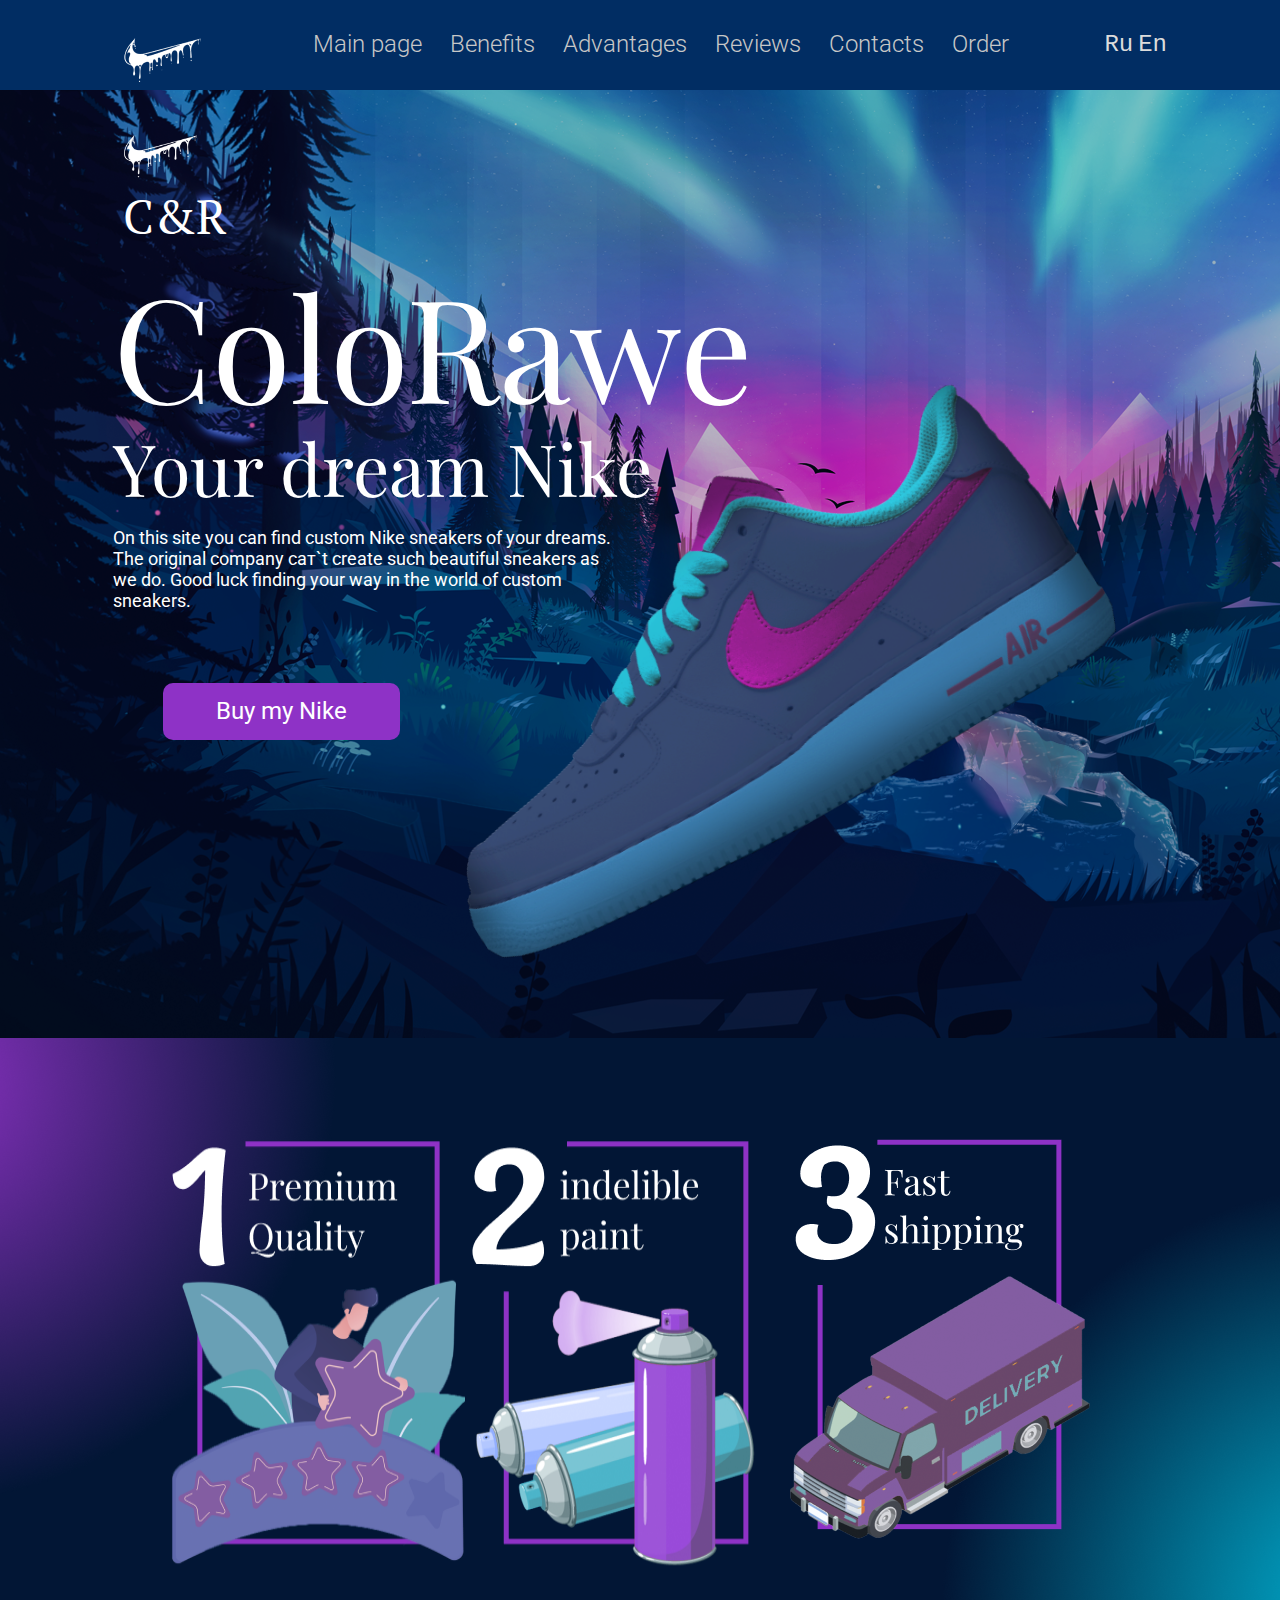
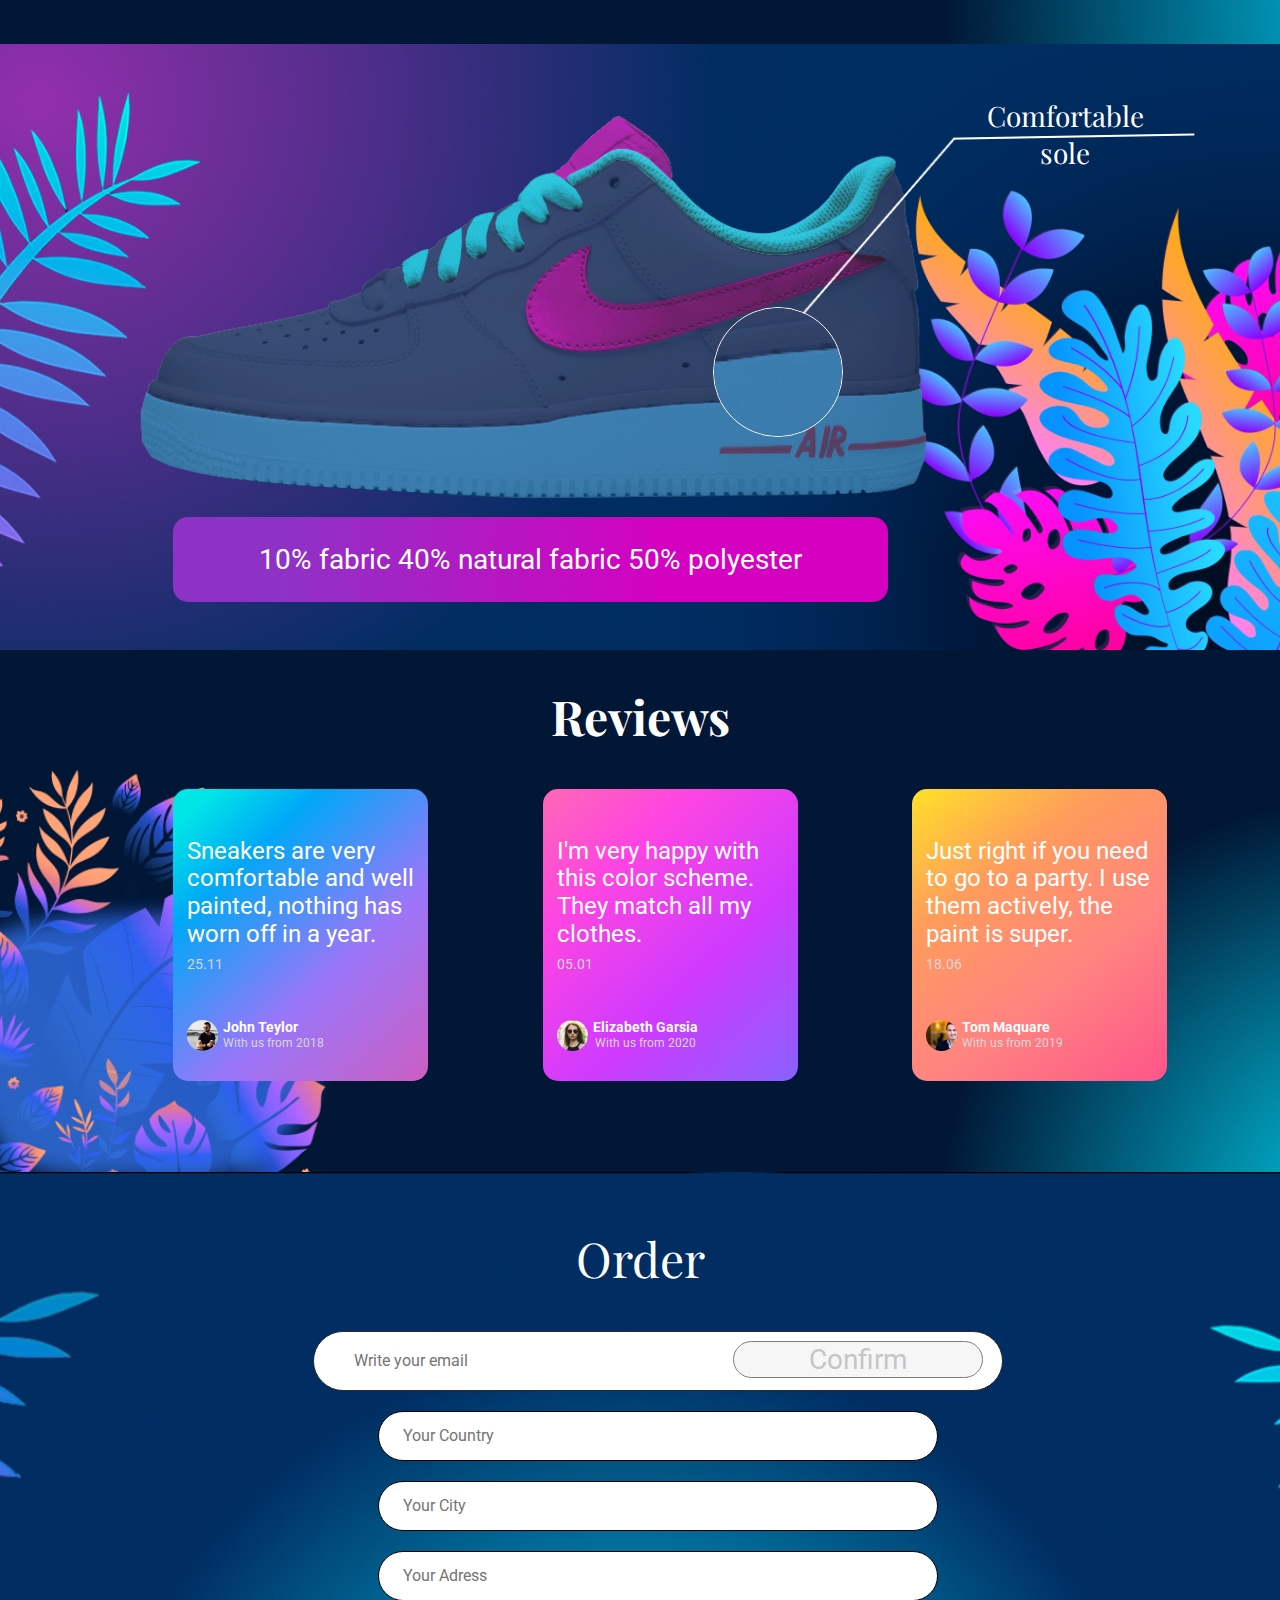
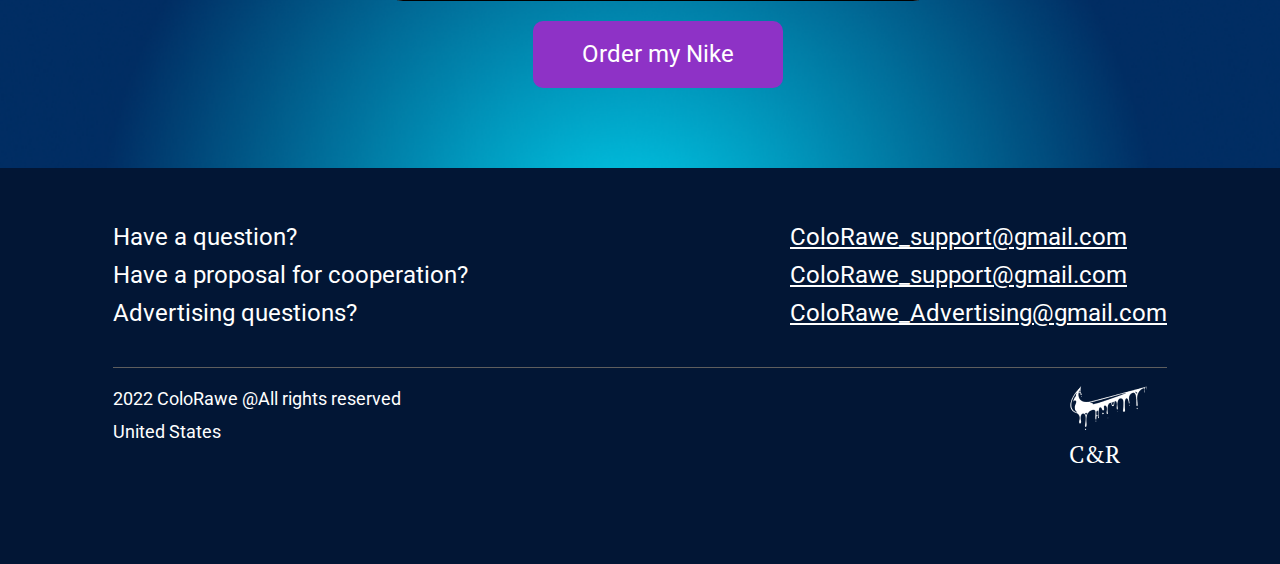
==== commit 9635973c: "modal" ====
--- a/index.html
+++ b/index.html
@@ -65,7 +65,7 @@
                 <button class="button-mobile " data-menu-button>
                     <svg class="icon-mobile " aria-label="Переключатель меню">
                         <use class="menu-icon" href="./images/icon/symbol-defs.svg#icon-burger"></use>
-                        <use class="menu-close" href="/images/icon/symbol-defs.svg#icon-close"></use>
+                        <use class="menu-close" href="./images/icon/symbol-defs.svg#icon-close"></use>
                     </svg>
                 </button>
 
@@ -137,7 +137,18 @@
                         <p class="echoes__time">25.11</p>
                         <div class="echoes__blok">
                             <div class="echoes__blok1">
-                                <img src="./images/desktop/ellipse1-desktop.png" alt="">
+                                <picture>
+                                    <source
+                                        srcset="./images/desktop/user1-desktop.jpg 1x, ./images/desktop/user1-desktop@2x.jpg 2x"
+                                        type="image/jpeg" media="(max-width: 1110px)" />
+                                    <source
+                                        srcset="./images/mobile/user1-mobile.jpg 1x, ./images/mobile/user1-mobile@2x.jpg 2x"
+                                        type="image/jpeg" media="(max-width: 360px)" />
+                                    <img class="echoes-user" src="./images/desktop/user1-desktop.jpg" alt=""
+                                        width="31px">
+                                </picture>
+
+
                             </div>
                             <div class="echoes__blok2">
                                 <h3 class="echoes__name">John Teylor</h3>
@@ -317,13 +328,15 @@
         <!-- form -->
         <div class="backdrop-form is-hiddenForm" data-form>
             <div class="form">
-                <a class="hero__logo" href="">
+                <a class="form__logo" href="">
                     <img src="./images/desktop/logo-big-desktop.png" alt="">
 
                 </a>
-                <p class="hero__logo-text">С&R</p>
-
-                <button type="submit" class="button" data-form-close>
+                <p class="form__logo-text">С&R</p>
+                <h1 class="form__title">Thank you for purchasing
+                    the sneakers of your dreams.</h1>
+
+                <button type="submit" class="button button--desktop2" data-form-close>
                     Back to main page
                 </button>
 
--- a/css/style.min.css
+++ b/css/style.min.css
@@ -1 +1 @@
-html{box-sizing:border-box}*,*::after,*::before{box-sizing:inherit}.list{margin:0;padding:0;list-style:none}address{font-style:normal}.visually-hidden{position:absolute !important;clip:rect(1px 1px 1px 1px);clip:rect(1px, 1px, 1px, 1px);padding:0 !important;border:0 !important;height:1px !important;width:1px !important;overflow:hidden}img{display:block;max-width:100%;height:auto}h1,h3,h2,h4,h5,h6,p,ul{margin-top:0}:root{--header-bg: #012D63;--menu-link:#C7C7C7;--footer-bg:#021635;--text-color: #fff;--order-color:#959595;--confirm-color:#D8D8D8;--hero-button-color:#8E32C6}body{font-family:"Roboto",sans-serif;font-style:normal;font-weight:400}.container{width:100%;padding-left:28px;padding-right:28px;margin-left:auto;margin-right:auto}@media screen and (min-width: 360px){.container{max-width:360px}}@media screen and (min-width: 1110px){.container{max-width:1110px}}@media screen and (min-width: 1110px){.header{top:0;height:90px;background-color:var(--header-bg);position:sticky;z-index:5}}.nav{display:flex}@media screen and (max-width: 480px){.nav{display:none}}.header_logo{display:block;padding-top:30px}.menu{display:flex;align-items:center;justify-content:center;margin-left:100px}@media screen and (max-width: 767.98px){.menu{display:none}}.menu_link{margin-right:28px;font-weight:300;font-size:24px;line-height:1.16;text-decoration:none;color:var(--menu-link)}.menu_item:last-child{margin-right:0px}.menu_link:hover,.menu_link:focus{color:var(--text-color)}.language{display:flex;align-items:center;justify-content:center;margin-left:auto}@media screen and (max-width: 767.98px){.language{display:none}}.language_ru,.language_en{margin-left:5px;font-weight:300;font-size:24px;line-height:1.16;color:#dcdcdc;cursor:pointer}.language_ru:hover,.language_en:hover{color:var(--text-color)}.button-mobile{position:absolute;z-index:120;background-color:rgba(0,0,0,0);border:none;display:-webkit-box}@media screen and (min-width: 1110px){.button-mobile{display:none}}.icon-mobile{width:45px;height:25px;margin-left:250px;margin-top:44px}.menu-close{display:none}.is-open .menu-close{display:block}.is-open .menu-icon{display:none}.mobile-menu{position:fixed;top:0;right:0;right:-100%;z-index:100;display:flex;flex-direction:column;justify-content:space-between;padding-bottom:114px;padding-left:40px;width:100%;height:100vh;flex-direction:column;background:#021635;opacity:.9;transition:right .5s}.mobile-menu.is-open{right:0}.menu-mobile{padding-top:60px}.menu-mobile_item{font-family:"Roboto";font-style:normal;font-weight:300;font-size:24px;line-height:28px;text-align:center;color:#c7c7c7;margin-bottom:57px}.mobile-language{justify-content:center;text-align:center;display:flex}.mobile-language_item{font-family:"Roboto";font-style:normal;font-weight:300;font-size:24px;line-height:28px;text-align:center;color:#c7c7c7}.menu--curren{color:wheat}.hero{overflow:hidden;background-repeat:no-repeat;background-position:center;background-size:cover;margin-left:auto;margin-right:auto;display:block;width:100%}@media screen and (min-width: 360px){.hero{background-image:url(../images/mobile/bg-1.png);height:734px;position:relative}}@media screen and (min-width: 1110px){.hero{background-image:url(../images/desktop/hero-desktop.png);height:948px;text-align:center}}@media screen and (min-width: 360px){.hero__blok{padding-top:10px}}@media screen and (min-width: 1110px){.hero__blok{width:640px;text-align:start}}.hero__logo{display:block}@media screen and (min-width: 360px){.hero__logo{width:96px;height:72px;padding-top:20px}}@media screen and (min-width: 1110px){.hero__logo{height:85px}}.hero__logo-text{font-family:"PT Serif";color:var(--text-color)}@media screen and (min-width: 360px){.hero__logo-text{font-weight:400;font-size:24px;line-height:32px;padding-left:10px}}@media screen and (min-width: 1110px){.hero__logo-text{font-size:48px;line-height:1.33;margin-bottom:0px}}.hero__title{font-family:"Playfair Display",sans-serif;color:var(--text-color)}@media screen and (min-width: 360px){.hero__title{font-weight:400;font-size:64px;line-height:85px;margin-bottom:0px}}@media screen and (min-width: 1110px){.hero__title{font-size:144px;line-height:1.33;margin-bottom:-20px}}.hero__second-title{font-family:"Playfair Display";color:var(--text-color)}@media screen and (min-width: 360px){.hero__second-title{font-weight:400;font-size:36px;line-height:48px;margin-bottom:15px}}@media screen and (min-width: 1110px){.hero__second-title{font-size:72px;line-height:1.33;margin-bottom:12px}}.hero__text{display:block;color:var(--text-color)}@media screen and (min-width: 360px){.hero__text{margin-bottom:71px;font-weight:400;font-size:18px;line-height:21px;width:305px}}@media screen and (min-width: 1110px){.hero__text{font-size:18px;line-height:1.16;width:500px}}.button{border:none;padding:20px 61px;display:block;border-radius:10px;font-size:24px;line-height:1.16;background-color:var(--hero-button-color);color:var(--text-color);color:var(--text-color);cursor:pointer;transition:color 250ms cubic-bezier(0.4, 0, 0.2, 1),background-color 250ms cubic-bezier(0.4, 0, 0.2, 1)}@media screen and (min-width: 360px){.button{padding:15px 53px;z-index:2;position:absolute;margin-left:50px}}.button:hover,.button:focus{background-color:var(--text-color);color:var(--hero-button-color)}.hero__blok-img{background-image:url(../images/desktop/nike-desktop.png);display:block;background-repeat:no-repeat;background-position:center;background-size:contain;height:768px}@media screen and (min-width: 360px){.hero__blok-img{width:510px;margin-left:-100px;margin-top:-320px}}@media screen and (min-width: 1110px){.hero__blok-img{width:840px;margin-top:-400px;margin-left:200px}}@media screen and (min-width: 360px){.our-advantages{background-image:url(../images/mobile/bg-2.png);display:block}}@media screen and (min-width: 1110px){.our-advantages{padding-top:55px;padding-bottom:80px;height:606px;margin-left:auto;margin-right:auto;text-align:center;display:block;background-image:url(../images/desktop/group-1-desktop.png);background-repeat:no-repeat;background-position:center;background-size:cover}}@media screen and (min-width: 360px){.our-advantages__list{display:inline}}@media screen and (min-width: 1110px){.our-advantages__list{display:flex;justify-content:center}}@media screen and (min-width: 360px){.our-advantages__item{text-align:center;display:flex;margin-right:0px;justify-content:center}}@media screen and (min-width: 1440px){.our-advantages__item{margin-right:101px}}.our-advantages__item:last-child{margin-right:0px}@media screen and (min-width: 360px){.storage{background-image:url(../images/mobile/fl2-bg-3.png),url(../images/mobile/fl-bg-3.png),url(../images/mobile/bg-3.png);background-repeat:no-repeat;background-position:bottom 0px left 0px,bottom 0px right 0px,center;background-size:96px,140px,cover;padding-top:20px;padding-bottom:20px}}@media screen and (min-width: 1110px){.storage{padding-top:63px;padding-bottom:82px;height:606px;margin-left:auto;margin-right:auto;text-align:center;display:block;background-image:url(../images/desktop/group-2-desktop.png);background-repeat:no-repeat;background-position:center;background-size:cover}}.storage__group{position:relative}.storage__group-text{position:absolute;font-family:"Playfair Display";color:var(--text-color)}@media screen and (min-width: 360px){.storage__group-text{font-size:14px;line-height:19px;margin-left:65px;margin-top:240px}}@media screen and (min-width: 1110px){.storage__group-text{margin-left:850px;margin-top:-10px;font-size:28px;line-height:37px}}.storage__group-vector{position:absolute}@media screen and (min-width: 360px){.storage__group-vector{height:145px;transform:rotate(180deg);margin-left:60px;margin-top:-20px;margin-right:20px;width:185px}}@media screen and (min-width: 1110px){.storage__group-vector{transform:rotate(-1deg);width:403px;height:183px;margin-top:-370px;margin-left:680px}}.storage__group-mask{position:absolute;border:1px solid #fff;border-radius:50%}@media screen and (min-width: 360px){.storage__group-mask{width:45px;margin-left:228px;margin-top:-68px;margin-top:-60px}}@media screen and (min-width: 1110px){.storage__group-mask{width:130px;margin-left:600px;margin-top:-200px}}.storage__button{z-index:1;background:linear-gradient(91.33deg, #8E32C6 15.44%, #D600C0 69.67%);border:none;border-radius:15px;cursor:pointer;color:#fff;position:relative}@media screen and (min-width: 360px){.storage__button{width:305px;font-weight:400;font-size:14px;line-height:16px;padding:11px 6px;margin-top:150px}}@media screen and (min-width: 1110px){.storage__button{font-family:"Roboto";font-style:normal;font-weight:400;font-size:28px;line-height:33px;width:715px;padding:26px 64px;margin-right:220px;margin-top:10px}}.storage__button::before,.storage__button::after{content:"";display:block;position:absolute;border-radius:15px;height:100%;background:rgba(0,0,0,0);transition:all 1s ease-out;opacity:0}.storage__button:hover::before{opacity:1;z-index:-1;bottom:-4px;left:4px;width:calc(100% - 8px);background:linear-gradient(91.33deg, rgba(142, 50, 198, 0.6) 15.44%, rgba(214, 0, 192, 0.6) 69.67%)}.storage__button:hover::after{opacity:1;z-index:-2;bottom:-8px;left:8px;width:calc(100% - 16px);background:linear-gradient(91.33deg, rgba(142, 50, 198, 0.6) 15.44%, rgba(214, 0, 192, 0.6) 69.67%)}.echoes{margin-left:auto;margin-right:auto;text-align:center;display:block}@media screen and (min-width: 360px){.echoes{background-image:url(../images/mobile/fl-bg-4.png),url(../images/mobile/bg-4.png);background-repeat:no-repeat;background-position:bottom 0px left 0px,center;background-size:174px,cover;padding-bottom:50px;padding-top:50px}}@media screen and (min-width: 1110px){.echoes{padding-top:35px;padding-bottom:70px;height:522px;background-image:url(../images/desktop/flower-desktop.png),url(../images/group3-desktop.png);background-repeat:no-repeat;background-position:bottom 0px left 0px,center;background-size:360px,cover}}@media screen and (min-width: 360px){.echoes_title{display:none}}@media screen and (min-width: 1110px){.echoes_title{display:block;font-family:"Playfair Display";font-size:48px;line-height:1.33;text-align:center;color:var(--text-color)}}.echoes-list__list{display:flex}@media screen and (min-width: 1110px){.echoes-list__list{justify-content:space-between}}.fon{position:relative;border:none;z-index:1;display:block;border-radius:15px}@media screen and (min-width: 360px){.fon{padding:9px 6px 0px 10px;margin-left:20px;width:171px}}@media screen and (min-width: 1110px){.fon{padding-top:49px;padding-left:14px;padding-right:13px;padding-bottom:20px;width:255px;height:292px}}@media screen and (min-width: 360px){.echoes__item1{display:none}}@media screen and (min-width: 1110px){.echoes__item1{display:block;background:linear-gradient(136.55deg, #00E5E6 7.29%, #00A8F7 26.04%, #9A76F9 62.5%, #CC5EC2 100%)}.echoes__item1::before,.echoes__item1::after{content:"";display:block;position:absolute;border-radius:15px;height:100%;background:rgba(0,0,0,0);transition:all 1s ease-out;opacity:0}.echoes__item1:hover::before{opacity:1;z-index:-1;bottom:-4px;left:4px;width:calc(100% - 8px);background:linear-gradient(136.55deg, #00E5E6 7.29%, #00A8F7 26.04%, #9A76F9 62.5%, #CC5EC2 100%)}.echoes__item1:hover::after{opacity:1;z-index:-2;bottom:-8px;left:8px;width:calc(100% - 16px);background:linear-gradient(136.55deg, #00E5E6 7.29%, #00A8F7 26.04%, #9A76F9 62.5%, #CC5EC2 100%)}}.echoes__item2{background:linear-gradient(136.55deg, #FF68B4 0%, #FF45E1 26.04%, #CE3AFF 62.84%, #8961FF 100%)}.echoes__item2::before,.echoes__item2::after{content:"";display:block;position:absolute;border-radius:15px;height:100%;background:rgba(0,0,0,0);transition:all 1s ease-out;opacity:0}.echoes__item2:hover::before{opacity:1;z-index:-1;bottom:-4px;left:4px;width:calc(100% - 8px);background:linear-gradient(136.55deg, #FF68B4 0%, #FF45E1 26.04%, #CE3AFF 62.84%, #8961FF 100%)}.echoes__item2:hover::after{opacity:1;z-index:-2;bottom:-8px;left:8px;width:calc(100% - 16px);background:linear-gradient(136.55deg, #FF68B4 0%, #FF45E1 26.04%, #CE3AFF 62.84%, #8961FF 100%)}@media screen and (min-width: 360px){.echoes__item3{display:none}}@media screen and (min-width: 1110px){.echoes__item3{display:block;background:linear-gradient(142.67deg, #FFE128 0%, #FF9B5C 30.21%, #FF8381 63.29%, #FF5489 100%)}.echoes__item3::before,.echoes__item3::after{content:"";display:block;position:absolute;border-radius:15px;height:100%;background:rgba(0,0,0,0);transition:all 1s ease-out;opacity:0}.echoes__item3:hover::before{opacity:1;z-index:-1;bottom:-4px;left:4px;width:calc(100% - 8px);background:linear-gradient(142.67deg, #FFE128 0%, #FF9B5C 30.21%, #FF8381 63.29%, #FF5489 100%)}.echoes__item3:hover::after{opacity:1;z-index:-2;bottom:-8px;left:8px;width:calc(100% - 16px);background:linear-gradient(142.67deg, #FFE128 0%, #FF9B5C 30.21%, #FF8381 63.29%, #FF5489 100%)}}.echoes__text{text-align:start;color:var(--text-color)}@media screen and (min-width: 360px){.echoes__text{font-size:18px;line-height:21px}}@media screen and (min-width: 1110px){.echoes__text{margin-bottom:8px;font-size:24px;line-height:1.16}}.echoes__blok{display:flex}.echoes__blok2{margin-left:5px}.echoes__time{margin-bottom:47px;text-align:start;font-size:14px;line-height:1.14;color:var(--confirm-color)}.echoes__name{margin-bottom:1px;text-align:left;font-size:14px;line-height:1.14;color:var(--text-color)}.echoes__deit{font-size:12px;line-height:1.16;color:var(--confirm-color)}.application{margin-right:auto;text-align:center;display:block}@media screen and (min-width: 360px){.application{background-image:url(../images/mobile/fl-r-application-mobile.png),url(../images/mobile/fl-left-application-mibile.png),url(../images/mobile/bg-application-mobile.png);background-repeat:no-repeat;background-position:bottom 0px right 0px,bottom 0px left 0px,center;background-size:64px,63px,cover;padding-bottom:44px;padding-top:9px}}@media screen and (min-width: 1110px){.application{padding-top:55px;padding-bottom:80px;min-height:510px;background-image:url(../images/desktop/group-4-desktop.png);background-repeat:no-repeat;background-position:center;background-size:cover}}.application_title{font-family:"Playfair Display";font-style:normal;font-weight:400;text-align:center;color:var(--text-color)}@media screen and (min-width: 360px){.application_title{font-size:36px;line-height:48px}}@media screen and (min-width: 1110px){.application_title{font-size:48px;line-height:1.33}}@media screen and (min-width: 360px)and (min-width: 1110px){.application__form{margin-left:200px;display:table-caption}}@media screen and (min-width: 1110px)and (min-width: 1440px){.application__form{display:table-caption}}.form-field{display:block;position:relative;margin-bottom:20px}.form-input{font:inherit;border:1px solid #2a2a2a;background:#fff;border-radius:50px}@media screen and (min-width: 360px){.form-input{width:242px;height:35px;margin-bottom:20px}}@media screen and (min-width: 1110px){.form-input{height:60px;width:690px;margin:0;padding:10px 20px;padding-left:40px}}@media screen and (min-width: 360px){.button-confirm{display:none}}@media screen and (min-width: 1110px){.button-confirm{display:block;width:250px;max-height:50px;padding-left:17px;padding-right:17px;top:10px;right:20px;position:absolute;font-family:"Roboto";font-style:normal;font-weight:400;font-size:28px;line-height:33px;color:#8d8d8d;opacity:.5;border:1px solid #000;border-radius:50px}}.blok-application{display:inline}.blok-application__input{background:#fff;border:1px solid #000;border-radius:50px}@media screen and (min-width: 360px){.blok-application__input{width:242px;height:35px;margin-bottom:33px}}@media screen and (min-width: 1110px){.blok-application__input{padding-left:24px;margin-bottom:20px;width:560px;height:50px}}.application-button{padding:20px 61px;display:block;border:none;border-radius:10px;background-color:var(--hero-button-color);color:var(--text-color);color:var(--text-color);cursor:pointer;transition:color 250ms cubic-bezier(0.4, 0, 0.2, 1),background-color 250ms cubic-bezier(0.4, 0, 0.2, 1)}@media screen and (min-width: 360px){.application-button{padding:11px 30px;display:inline-flex;font-size:24px;line-height:28px}}@media screen and (min-width: 1110px){.application-button{padding:20px 49px;font-size:24px;line-height:1.16}}.application-button:hover,.application-button:focus{background-color:var(--text-color);color:var(--hero-button-color)}.footer{background-color:#021635}@media screen and (min-width: 1110px){.footer{padding-top:45px;padding-bottom:50px}}@media screen and (min-width: 360px){.footer-container1{padding-top:10px;margin-bottom:12px;border-bottom:1px solid #5e5e5e;display:block}}@media screen and (min-width: 1110px){.footer-container1{display:flex;justify-content:space-between;margin-bottom:20px;border-bottom:1px solid #5e5e5e}}@media screen and (min-width: 360px){.footer-container2{display:flex}}@media screen and (min-width: 1110px){.footer-container2{display:flex;justify-content:space-between;margin-bottom:20px}}.footer-list{color:#fff}@media screen and (min-width: 360px){.footer-list{font-size:14px;line-height:16px}}@media screen and (min-width: 1110px){.footer-list{font-size:24px;line-height:28px}}@media screen and (min-width: 360px){.footer-email{display:flex;margin-bottom:30px;justify-content:flex-start;flex-direction:row-reverse;align-items:center}}@media screen and (min-width: 1110px){.footer-email{margin-left:auto}}.footer-item{margin-bottom:10px}.footer-email__item{margin-bottom:10px}.footer-email__link{font-family:"Roboto";font-style:normal;font-weight:400;text-decoration-line:underline;color:#fff}@media screen and (min-width: 360px){.footer-email__link{font-size:14px;line-height:16px}}@media screen and (min-width: 1110px){.footer-email__link{font-size:24px;line-height:28px}}.footer-list__rights-reserved{color:#fff}@media screen and (min-width: 360px){.footer-list__rights-reserved{font-size:14px;line-height:16px}}@media screen and (min-width: 1110px){.footer-list__rights-reserved{font-size:18px;line-height:21px}}.footer-list__country{font-family:"Roboto";font-style:normal;font-weight:400;color:#fff}@media screen and (min-width: 360px){.footer-list__country{margin-top:12px;font-size:14px;line-height:16px}}@media screen and (min-width: 1110px){.footer-list__country{font-size:18px;line-height:21px}}.footer_logo{display:block}@media screen and (min-width: 360px){.footer_logo{width:65px;margin-left:20px}}@media screen and (min-width: 1110px){.footer_logo{margin-top:-10px;width:108px}}.footer__logo-text{display:block;font-family:"PT Serif";font-style:normal;font-weight:400;color:#fff}@media screen and (min-width: 360px){.footer__logo-text{margin-left:30px;font-size:14px;line-height:19px}}@media screen and (min-width: 1110px){.footer__logo-text{font-size:24px;line-height:32px}}.backdrop{position:fixed;overflow:auto;top:0;left:0;width:100%;height:100%;z-index:120;background-color:rgba(0,0,0,.2)}.backdrop.is-hidden{visibility:hidden;opacity:0;pointer-events:none}.modal{position:absolute;top:50%;left:50%;width:100%;transform:translate(-50%, -50%)}@media screen and (min-width: 360px){.modal{background-image:url(../images/mobile/fl-desk3.png),url(../images/mobile/fl-2-desk3.png),url(../images/mobile/bg-desktop2.png);background-repeat:no-repeat;background-position:bottom 0px left 0px,bottom 0px right 0px,center;background-size:166px,182px,cover;padding:46px 27px;height:738px}}@media screen and (min-width: 1110px){.modal{background-image:url(../images/desktop/flower-desktop.png),url(../images/desktop/group5-desktop.png);background-repeat:no-repeat;background-position:bottom 0px left 0px,center;background-size:355px,cover;border-radius:4px;padding:40px;max-width:1440px;min-height:1024px;display:flex;justify-content:space-between}}@media screen and (min-width: 360px){.blok-modal{padding-top:80px}}@media screen and (min-width: 1110px){.blok-modal{padding-top:20px}}.modal-visa{position:relative;display:flex;display:block;background:rgba(168,168,168,.26)}@media screen and (min-width: 360px){.modal-visa{margin-bottom:10px;padding-left:10px;padding-right:14px;padding-bottom:12px;width:305px}}@media screen and (min-width: 1110px){.modal-visa{margin-left:167px;margin-top:100px;margin-bottom:25px;width:575px}}.modal-title{font-family:"Roboto";font-style:normal;font-weight:400;color:#fff;text-align:center}@media screen and (min-width: 360px){.modal-title{padding-top:13px;font-size:14px;line-height:16px}}@media screen and (min-width: 1110px){.modal-title{padding-top:15px;font-size:28px;line-height:33px}}@media screen and (min-width: 360px){.blok-form{display:inline;position:relative}}@media screen and (min-width: 1110px){.blok-form{display:flex;justify-content:space-between}}@media screen and (min-width: 360px){.visa-form{padding-bottom:0px}}@media screen and (min-width: 1110px){.visa-form{margin-right:65px;padding-left:27px;padding-bottom:22px}}.text-form{font-family:"Roboto";font-style:normal;font-weight:400;color:#fff}@media screen and (min-width: 360px){.text-form{margin-bottom:12px;font-size:14px;line-height:16px}}@media screen and (min-width: 1110px){.text-form{margin-bottom:10px;font-size:18px;line-height:21px}}.visa-form__number{background:#2c4d74;border:1px solid #000}@media screen and (min-width: 360px){.visa-form__number{padding:6px 9px 6px 9px;max-width:252px;height:27px;margin-bottom:18px}}@media screen and (min-width: 1110px){.visa-form__number{padding:9px 6px;max-width:194px;height:32px;margin-bottom:20px}}.visa-form__number::placeholder{font-family:"Roboto";font-style:normal;font-weight:400;font-size:18px;line-height:21px;color:gray}.visa-form__date{background:#2c4d74;border:1px solid #000}@media screen and (min-width: 360px){.visa-form__date{width:76px;height:27px}}@media screen and (min-width: 1110px){.visa-form__date{padding:9px 6px;height:32px;width:67px}}.visa-form__date::placeholder{font-family:"Roboto";font-style:normal;font-weight:400;font-size:18px;line-height:21px;color:gray}@media screen and (min-width: 360px){.master-visa{left:140px;bottom:2px;position:absolute;display:flex;align-content:stretch;flex-direction:row-reverse}}@media screen and (min-width: 1110px){.master-visa{left:280px;bottom:150px;position:absolute;display:flex}}.master{display:block;background-color:#fff}@media screen and (min-width: 360px){.master{max-width:66px;padding:6px 5px 7px 4px}}@media screen and (min-width: 1110px){.master{max-width:125px;margin-right:13px;padding:18px}}.visa{display:block;background-color:#fff}@media screen and (min-width: 360px){.visa{max-width:66px;padding:15px 5px;margin-right:12px}}@media screen and (min-width: 1110px){.visa{max-width:125px;margin-right:13px;padding:28px 10px}}@media screen and (min-width: 360px){.checkbox-label{display:none}}@media screen and (min-width: 1110px){.checkbox-label{display:block;display:flex;align-items:center;justify-content:center;right:30px;bottom:25px;position:absolute}}.checkbox-input:checked{display:block;width:50px;height:50px}.checkbox-input{position:absolute !important;clip:rect(1px 1px 1px 1px);clip:rect(1px, 1px, 1px, 1px);padding:0 !important;border:0 !important;height:1px !important;width:1px !important;overflow:hidden}.checkbox-icon{content:"";display:inline-block;width:23px;height:23px;margin-right:5px;border:2px solid #000;border-radius:3px;transition:transform 250ms linear}.checkbox-input:checked+.checkbox-icon{transform:scale(1.2);background-image:url(../images/icon/full-check.svg);background-color:blue;border-color:blue;background-size:contain;background-origin:border-box}.checkbox-text{font-family:"Roboto";font-style:normal;font-weight:400;font-size:18px;line-height:21px;color:#fff;transition:transform 250ms linear}.checkbox-input:checked~.checkbox-text{transform:translateX(20px)}.title-form{font-family:"Roboto";font-style:normal;font-weight:400;color:#fff}@media screen and (min-width: 360px){.title-form{text-align:center;font-size:24px;line-height:28px;margin-bottom:15px}}@media screen and (min-width: 1110px){.title-form{font-size:36px;line-height:42px;margin-left:150px;margin-bottom:11px}}@media screen and (min-width: 360px){.modal__logo{display:none}}@media screen and (min-width: 1110px){.modal__logo{margin-right:55px;display:block}}@media screen and (min-width: 360px){.modal__logo-text{display:none}}@media screen and (min-width: 1110px){.modal__logo-text{font-family:"PT Serif";font-style:normal;font-weight:400;font-size:48px;line-height:64px;color:#fff;display:block}}@media screen and (min-width: 360px){.final-order{margin-left:35px}}@media screen and (min-width: 1110px){.final-order{margin-left:162px}}.final-order__inpur{display:block;background:#fff;border:1px solid #000;border-radius:50px}@media screen and (min-width: 360px){.final-order__inpur{min-width:242px;height:35px;padding:7px 2px 10px 9px;margin-bottom:15px}}@media screen and (min-width: 1110px){.final-order__inpur{margin-bottom:28px;min-width:580px;height:50px;padding:10px 108px 8px 22px}}.final-order__inpur::placeholder{font-family:"Roboto";font-style:normal;font-weight:400;color:#959595}@media screen and (min-width: 360px){.final-order__inpur::placeholder{font-size:18px;line-height:21px}}@media screen and (min-width: 1110px){.final-order__inpur::placeholder{font-size:28px;line-height:33px}}.nike-form{border-radius:10px;border:1px solid #fff}@media screen and (min-width: 360px){.nike-form{width:117px;padding:14px 3px;margin-left:100px;margin-bottom:10px}}@media screen and (min-width: 1110px){.nike-form{width:220px;padding:26px 7px 24px 8px;margin-left:350px;margin-bottom:10px}}.nike-form__price{font-family:"Roboto";font-style:normal;font-weight:400;color:#fff}@media screen and (min-width: 360px){.nike-form__price{font-size:24px;line-height:28px;margin-left:130px}}@media screen and (min-width: 1110px){.nike-form__price{margin-left:421px;font-size:28px;line-height:33px}}@media screen and (min-width: 360px){.button--form{margin-top:-15px;margin-left:25px}}@media screen and (min-width: 1110px){.button--form{margin-left:325px}}.backdrop-form{position:fixed;overflow:auto;top:0;left:0;width:100%;height:100%;z-index:120;background-color:rgba(0,0,0,.2)}.backdrop-form.is-hiddenForm{visibility:hidden;opacity:0;pointer-events:none}.form{background-image:url(../images/modal-form.png);background-repeat:no-repeat;background-position:center;background-size:cover;border-radius:4px;padding:40px;position:absolute;top:50%;left:50%;width:100%;transform:translate(-50%, -50%);max-width:1440px;min-height:1024px}/*# sourceMappingURL=style.min.css.map */+html{box-sizing:border-box}*,*::after,*::before{box-sizing:inherit}.list{margin:0;padding:0;list-style:none}address{font-style:normal}.visually-hidden{position:absolute !important;clip:rect(1px 1px 1px 1px);clip:rect(1px, 1px, 1px, 1px);padding:0 !important;border:0 !important;height:1px !important;width:1px !important;overflow:hidden}img{display:block;max-width:100%;height:auto}h1,h3,h2,h4,h5,h6,p,ul{margin-top:0}:root{--header-bg: #012D63;--menu-link:#C7C7C7;--footer-bg:#021635;--text-color: #fff;--order-color:#959595;--confirm-color:#D8D8D8;--hero-button-color:#8E32C6}body{font-family:"Roboto",sans-serif;font-style:normal;font-weight:400}.container{width:100%;padding-left:28px;padding-right:28px;margin-left:auto;margin-right:auto}@media screen and (min-width: 360px){.container{max-width:360px}}@media screen and (min-width: 1110px){.container{max-width:1110px}}@media screen and (min-width: 1110px){.header{top:0;height:90px;background-color:var(--header-bg);position:sticky;z-index:5}}.nav{display:flex}@media screen and (max-width: 480px){.nav{display:none}}.header_logo{display:block;padding-top:30px}.menu{display:flex;align-items:center;justify-content:center;margin-left:100px}@media screen and (max-width: 767.98px){.menu{display:none}}.menu_link{margin-right:28px;font-weight:300;font-size:24px;line-height:1.16;text-decoration:none;color:var(--menu-link)}.menu_item:last-child{margin-right:0px}.menu_link:hover,.menu_link:focus{color:var(--text-color)}.language{display:flex;align-items:center;justify-content:center;margin-left:auto}@media screen and (max-width: 767.98px){.language{display:none}}.language_ru,.language_en{margin-left:5px;font-weight:300;font-size:24px;line-height:1.16;color:#dcdcdc;cursor:pointer}.language_ru:hover,.language_en:hover{color:var(--text-color)}.button-mobile{position:absolute;z-index:120;background-color:rgba(0,0,0,0);border:none;display:-webkit-box}@media screen and (min-width: 1110px){.button-mobile{display:none}}.icon-mobile{width:45px;height:25px;margin-left:250px;margin-top:44px}.menu-close{display:none}.is-open .menu-close{display:block}.is-open .menu-icon{display:none}.mobile-menu{position:fixed;top:0;right:0;right:-100%;z-index:100;display:flex;flex-direction:column;justify-content:space-between;padding-bottom:114px;padding-left:40px;width:100%;height:100vh;flex-direction:column;background:#021635;opacity:.9;transition:right .5s}.mobile-menu.is-open{right:0}.menu-mobile{padding-top:60px}.menu-mobile_item{font-family:"Roboto";font-style:normal;font-weight:300;font-size:24px;line-height:28px;text-align:center;color:#c7c7c7;margin-bottom:57px}.mobile-language{justify-content:center;text-align:center;display:flex}.mobile-language_item{font-family:"Roboto";font-style:normal;font-weight:300;font-size:24px;line-height:28px;text-align:center;color:#c7c7c7}.menu--curren{color:wheat}.hero{overflow:hidden;background-repeat:no-repeat;background-position:center;background-size:cover;margin-left:auto;margin-right:auto;display:block;width:100%}@media screen and (min-width: 360px){.hero{background-image:url(../images/mobile/bg-1.png);height:734px;position:relative}}@media screen and (min-width: 1110px){.hero{background-image:url(../images/desktop/hero-desktop.png);height:948px;text-align:center}}@media screen and (min-width: 360px){.hero__blok{padding-top:10px}}@media screen and (min-width: 1110px){.hero__blok{width:640px;text-align:start}}.hero__logo{display:block}@media screen and (min-width: 360px){.hero__logo{width:96px;height:72px;padding-top:20px}}@media screen and (min-width: 1110px){.hero__logo{height:85px}}.hero__logo-text{font-family:"PT Serif";color:var(--text-color)}@media screen and (min-width: 360px){.hero__logo-text{font-weight:400;font-size:24px;line-height:32px;padding-left:10px}}@media screen and (min-width: 1110px){.hero__logo-text{font-size:48px;line-height:1.33;margin-bottom:0px}}.hero__title{font-family:"Playfair Display",sans-serif;color:var(--text-color)}@media screen and (min-width: 360px){.hero__title{font-weight:400;font-size:64px;line-height:85px;margin-bottom:0px}}@media screen and (min-width: 1110px){.hero__title{font-size:144px;line-height:1.33;margin-bottom:-20px}}.hero__second-title{font-family:"Playfair Display";color:var(--text-color)}@media screen and (min-width: 360px){.hero__second-title{font-weight:400;font-size:36px;line-height:48px;margin-bottom:15px}}@media screen and (min-width: 1110px){.hero__second-title{font-size:72px;line-height:1.33;margin-bottom:12px}}.hero__text{display:block;color:var(--text-color)}@media screen and (min-width: 360px){.hero__text{margin-bottom:71px;font-weight:400;font-size:18px;line-height:21px;width:305px}}@media screen and (min-width: 1110px){.hero__text{font-size:18px;line-height:1.16;width:500px}}.button{border:none;padding:20px 61px;display:block;border-radius:10px;font-size:24px;line-height:1.16;background-color:var(--hero-button-color);color:var(--text-color);color:var(--text-color);cursor:pointer;transition:color 250ms cubic-bezier(0.4, 0, 0.2, 1),background-color 250ms cubic-bezier(0.4, 0, 0.2, 1)}@media screen and (min-width: 360px){.button{padding:15px 53px;z-index:2;position:absolute;margin-left:50px}}.button:hover,.button:focus{background-color:var(--text-color);color:var(--hero-button-color)}.hero__blok-img{background-image:url(../images/desktop/nike-desktop.png);display:block;background-repeat:no-repeat;background-position:center;background-size:contain;height:768px}@media screen and (min-width: 360px){.hero__blok-img{width:510px;margin-left:-100px;margin-top:-320px}}@media screen and (min-width: 1110px){.hero__blok-img{width:840px;margin-top:-400px;margin-left:200px}}@media screen and (min-width: 360px){.our-advantages{background-image:url(../images/mobile/bg-2.png);display:block}}@media screen and (min-width: 1110px){.our-advantages{padding-top:55px;padding-bottom:80px;height:606px;margin-left:auto;margin-right:auto;text-align:center;display:block;background-image:url(../images/desktop/group-1-desktop.png);background-repeat:no-repeat;background-position:center;background-size:cover}}@media screen and (min-width: 360px){.our-advantages__list{display:inline}}@media screen and (min-width: 1110px){.our-advantages__list{display:flex;justify-content:center}}@media screen and (min-width: 360px){.our-advantages__item{text-align:center;display:flex;margin-right:0px;justify-content:center}}@media screen and (min-width: 1440px){.our-advantages__item{margin-right:101px}}.our-advantages__item:last-child{margin-right:0px}@media screen and (min-width: 360px){.storage{background-image:url(../images/mobile/fl2-bg-3.png),url(../images/mobile/fl-bg-3.png),url(../images/mobile/bg-3.png);background-repeat:no-repeat;background-position:bottom 0px left 0px,bottom 0px right 0px,center;background-size:96px,140px,cover;padding-top:20px;padding-bottom:20px}}@media screen and (min-width: 1110px){.storage{padding-top:63px;padding-bottom:82px;height:606px;margin-left:auto;margin-right:auto;text-align:center;display:block;background-image:url(../images/desktop/group-2-desktop.png);background-repeat:no-repeat;background-position:center;background-size:cover}}.storage__group{position:relative}.storage__group-text{position:absolute;font-family:"Playfair Display";color:var(--text-color)}@media screen and (min-width: 360px){.storage__group-text{font-size:14px;line-height:19px;margin-left:65px;margin-top:240px}}@media screen and (min-width: 1110px){.storage__group-text{margin-left:850px;margin-top:-10px;font-size:28px;line-height:37px}}.storage__group-vector{position:absolute}@media screen and (min-width: 360px){.storage__group-vector{height:145px;transform:rotate(180deg);margin-left:60px;margin-top:-20px;margin-right:20px;width:185px}}@media screen and (min-width: 1110px){.storage__group-vector{transform:rotate(-1deg);width:403px;height:183px;margin-top:-370px;margin-left:680px}}.storage__group-mask{position:absolute;border:1px solid #fff;border-radius:50%}@media screen and (min-width: 360px){.storage__group-mask{width:45px;margin-left:228px;margin-top:-68px;margin-top:-60px}}@media screen and (min-width: 1110px){.storage__group-mask{width:130px;margin-left:600px;margin-top:-200px}}.storage__button{z-index:1;background:linear-gradient(91.33deg, #8E32C6 15.44%, #D600C0 69.67%);border:none;border-radius:15px;cursor:pointer;color:#fff;position:relative}@media screen and (min-width: 360px){.storage__button{width:305px;font-weight:400;font-size:14px;line-height:16px;padding:11px 6px;margin-top:150px}}@media screen and (min-width: 1110px){.storage__button{font-family:"Roboto";font-style:normal;font-weight:400;font-size:28px;line-height:33px;width:715px;padding:26px 64px;margin-right:220px;margin-top:10px}}.storage__button::before,.storage__button::after{content:"";display:block;position:absolute;border-radius:15px;height:100%;background:rgba(0,0,0,0);transition:all 1s ease-out;opacity:0}.storage__button:hover::before{opacity:1;z-index:-1;bottom:-4px;left:4px;width:calc(100% - 8px);background:linear-gradient(91.33deg, rgba(142, 50, 198, 0.6) 15.44%, rgba(214, 0, 192, 0.6) 69.67%)}.storage__button:hover::after{opacity:1;z-index:-2;bottom:-8px;left:8px;width:calc(100% - 16px);background:linear-gradient(91.33deg, rgba(142, 50, 198, 0.6) 15.44%, rgba(214, 0, 192, 0.6) 69.67%)}.echoes{margin-left:auto;margin-right:auto;text-align:center;display:block}@media screen and (min-width: 360px){.echoes{background-image:url(../images/mobile/fl-bg-4.png),url(../images/mobile/bg-4.png);background-repeat:no-repeat;background-position:bottom 0px left 0px,center;background-size:174px,cover;padding-bottom:50px;padding-top:50px}}@media screen and (min-width: 1110px){.echoes{padding-top:35px;padding-bottom:70px;height:522px;background-image:url(../images/desktop/flower-desktop.png),url(../images/group3-desktop.png);background-repeat:no-repeat;background-position:bottom 0px left 0px,center;background-size:360px,cover}}@media screen and (min-width: 360px){.echoes_title{display:none}}@media screen and (min-width: 1110px){.echoes_title{display:block;font-family:"Playfair Display";font-size:48px;line-height:1.33;text-align:center;color:var(--text-color)}}.echoes-list__list{display:flex}@media screen and (min-width: 1110px){.echoes-list__list{justify-content:space-between}}.fon{position:relative;border:none;z-index:1;display:block;border-radius:15px}@media screen and (min-width: 360px){.fon{padding:9px 6px 0px 10px;margin-left:20px;width:171px}}@media screen and (min-width: 1110px){.fon{padding-top:49px;padding-left:14px;padding-right:13px;padding-bottom:20px;width:255px;height:292px}}@media screen and (min-width: 360px){.echoes__item1{display:none}}@media screen and (min-width: 1110px){.echoes__item1{display:block;background:linear-gradient(136.55deg, #00E5E6 7.29%, #00A8F7 26.04%, #9A76F9 62.5%, #CC5EC2 100%)}.echoes__item1::before,.echoes__item1::after{content:"";display:block;position:absolute;border-radius:15px;height:100%;background:rgba(0,0,0,0);transition:all 1s ease-out;opacity:0}.echoes__item1:hover::before{opacity:1;z-index:-1;bottom:-4px;left:4px;width:calc(100% - 8px);background:linear-gradient(136.55deg, #00E5E6 7.29%, #00A8F7 26.04%, #9A76F9 62.5%, #CC5EC2 100%)}.echoes__item1:hover::after{opacity:1;z-index:-2;bottom:-8px;left:8px;width:calc(100% - 16px);background:linear-gradient(136.55deg, #00E5E6 7.29%, #00A8F7 26.04%, #9A76F9 62.5%, #CC5EC2 100%)}}.echoes__item2{background:linear-gradient(136.55deg, #FF68B4 0%, #FF45E1 26.04%, #CE3AFF 62.84%, #8961FF 100%)}.echoes__item2::before,.echoes__item2::after{content:"";display:block;position:absolute;border-radius:15px;height:100%;background:rgba(0,0,0,0);transition:all 1s ease-out;opacity:0}.echoes__item2:hover::before{opacity:1;z-index:-1;bottom:-4px;left:4px;width:calc(100% - 8px);background:linear-gradient(136.55deg, #FF68B4 0%, #FF45E1 26.04%, #CE3AFF 62.84%, #8961FF 100%)}.echoes__item2:hover::after{opacity:1;z-index:-2;bottom:-8px;left:8px;width:calc(100% - 16px);background:linear-gradient(136.55deg, #FF68B4 0%, #FF45E1 26.04%, #CE3AFF 62.84%, #8961FF 100%)}@media screen and (min-width: 360px){.echoes__item3{display:none}}@media screen and (min-width: 1110px){.echoes__item3{display:block;background:linear-gradient(142.67deg, #FFE128 0%, #FF9B5C 30.21%, #FF8381 63.29%, #FF5489 100%)}.echoes__item3::before,.echoes__item3::after{content:"";display:block;position:absolute;border-radius:15px;height:100%;background:rgba(0,0,0,0);transition:all 1s ease-out;opacity:0}.echoes__item3:hover::before{opacity:1;z-index:-1;bottom:-4px;left:4px;width:calc(100% - 8px);background:linear-gradient(142.67deg, #FFE128 0%, #FF9B5C 30.21%, #FF8381 63.29%, #FF5489 100%)}.echoes__item3:hover::after{opacity:1;z-index:-2;bottom:-8px;left:8px;width:calc(100% - 16px);background:linear-gradient(142.67deg, #FFE128 0%, #FF9B5C 30.21%, #FF8381 63.29%, #FF5489 100%)}}.echoes__text{text-align:start;color:var(--text-color)}@media screen and (min-width: 360px){.echoes__text{font-size:18px;line-height:21px}}@media screen and (min-width: 1110px){.echoes__text{margin-bottom:8px;font-size:24px;line-height:1.16}}.echoes__blok{display:flex}.echoes__blok2{margin-left:5px}.echoes__time{margin-bottom:47px;text-align:start;font-size:14px;line-height:1.14;color:var(--confirm-color)}.echoes__name{margin-bottom:1px;text-align:left;font-size:14px;line-height:1.14;color:var(--text-color)}.echoes__deit{font-size:12px;line-height:1.16;color:var(--confirm-color)}.echoes-user{border-radius:50%}.application{margin-right:auto;text-align:center;display:block}@media screen and (min-width: 360px){.application{background-image:url(../images/mobile/fl-r-application-mobile.png),url(../images/mobile/fl-left-application-mibile.png),url(../images/mobile/bg-application-mobile.png);background-repeat:no-repeat;background-position:bottom 0px right 0px,bottom 0px left 0px,center;background-size:64px,63px,cover;padding-bottom:44px;padding-top:9px}}@media screen and (min-width: 1110px){.application{padding-top:55px;padding-bottom:80px;min-height:510px;background-image:url(../images/desktop/group-4-desktop.png);background-repeat:no-repeat;background-position:center;background-size:cover}}.application_title{font-family:"Playfair Display";font-style:normal;font-weight:400;text-align:center;color:var(--text-color)}@media screen and (min-width: 360px){.application_title{font-size:36px;line-height:48px}}@media screen and (min-width: 1110px){.application_title{font-size:48px;line-height:1.33}}@media screen and (min-width: 360px)and (min-width: 1110px){.application__form{margin-left:200px;display:table-caption}}@media screen and (min-width: 1110px)and (min-width: 1440px){.application__form{display:table-caption}}.form-field{display:block;position:relative;margin-bottom:20px}.form-input{font:inherit;border:1px solid #2a2a2a;background:#fff;border-radius:50px}@media screen and (min-width: 360px){.form-input{width:242px;height:35px;margin-bottom:20px}}@media screen and (min-width: 1110px){.form-input{height:60px;width:690px;margin:0;padding:10px 20px;padding-left:40px}}@media screen and (min-width: 360px){.button-confirm{display:none}}@media screen and (min-width: 1110px){.button-confirm{display:block;width:250px;max-height:50px;padding-left:17px;padding-right:17px;top:10px;right:20px;position:absolute;font-family:"Roboto";font-style:normal;font-weight:400;font-size:28px;line-height:33px;color:#8d8d8d;opacity:.5;border:1px solid #000;border-radius:50px}}.blok-application{display:inline}.blok-application__input{background:#fff;border:1px solid #000;border-radius:50px}@media screen and (min-width: 360px){.blok-application__input{width:242px;height:35px;margin-bottom:33px}}@media screen and (min-width: 1110px){.blok-application__input{padding-left:24px;margin-bottom:20px;width:560px;height:50px}}.application-button{padding:20px 61px;display:block;border:none;border-radius:10px;background-color:var(--hero-button-color);color:var(--text-color);color:var(--text-color);cursor:pointer;transition:color 250ms cubic-bezier(0.4, 0, 0.2, 1),background-color 250ms cubic-bezier(0.4, 0, 0.2, 1)}@media screen and (min-width: 360px){.application-button{padding:11px 30px;display:inline-flex;font-size:24px;line-height:28px}}@media screen and (min-width: 1110px){.application-button{padding:20px 49px;font-size:24px;line-height:1.16}}.application-button:hover,.application-button:focus{background-color:var(--text-color);color:var(--hero-button-color)}.footer{background-color:#021635}@media screen and (min-width: 1110px){.footer{padding-top:45px;padding-bottom:50px}}@media screen and (min-width: 360px){.footer-container1{padding-top:10px;margin-bottom:12px;border-bottom:1px solid #5e5e5e;display:block}}@media screen and (min-width: 1110px){.footer-container1{display:flex;justify-content:space-between;margin-bottom:20px;border-bottom:1px solid #5e5e5e}}@media screen and (min-width: 360px){.footer-container2{display:flex}}@media screen and (min-width: 1110px){.footer-container2{display:flex;justify-content:space-between;margin-bottom:20px}}.footer-list{color:#fff}@media screen and (min-width: 360px){.footer-list{font-size:14px;line-height:16px}}@media screen and (min-width: 1110px){.footer-list{font-size:24px;line-height:28px}}@media screen and (min-width: 360px){.footer-email{display:flex;margin-bottom:30px;justify-content:flex-start;flex-direction:row-reverse;align-items:center}}@media screen and (min-width: 1110px){.footer-email{margin-left:auto}}.footer-item{margin-bottom:10px}.footer-email__item{margin-bottom:10px}.footer-email__link{font-family:"Roboto";font-style:normal;font-weight:400;text-decoration-line:underline;color:#fff}@media screen and (min-width: 360px){.footer-email__link{font-size:14px;line-height:16px}}@media screen and (min-width: 1110px){.footer-email__link{font-size:24px;line-height:28px}}.footer-list__rights-reserved{color:#fff}@media screen and (min-width: 360px){.footer-list__rights-reserved{font-size:14px;line-height:16px}}@media screen and (min-width: 1110px){.footer-list__rights-reserved{font-size:18px;line-height:21px}}.footer-list__country{font-family:"Roboto";font-style:normal;font-weight:400;color:#fff}@media screen and (min-width: 360px){.footer-list__country{margin-top:12px;font-size:14px;line-height:16px}}@media screen and (min-width: 1110px){.footer-list__country{font-size:18px;line-height:21px}}.footer_logo{display:block}@media screen and (min-width: 360px){.footer_logo{width:65px;margin-left:20px}}@media screen and (min-width: 1110px){.footer_logo{margin-top:-10px;width:108px}}.footer__logo-text{display:block;font-family:"PT Serif";font-style:normal;font-weight:400;color:#fff}@media screen and (min-width: 360px){.footer__logo-text{margin-left:30px;font-size:14px;line-height:19px}}@media screen and (min-width: 1110px){.footer__logo-text{font-size:24px;line-height:32px}}.backdrop{position:fixed;overflow:auto;top:0;left:0;width:100%;height:100%;z-index:120;background-color:rgba(0,0,0,.2)}.backdrop.is-hidden{visibility:hidden;opacity:0;pointer-events:none}.modal{position:absolute;top:50%;left:50%;width:100%;transform:translate(-50%, -50%)}@media screen and (min-width: 360px){.modal{background-image:url(../images/mobile/fl-desk3.png),url(../images/mobile/fl-2-desk3.png),url(../images/mobile/bg-desktop2.png);background-repeat:no-repeat;background-position:bottom 0px left 0px,bottom 0px right 0px,center;background-size:166px,182px,cover;padding:46px 27px;height:738px}}@media screen and (min-width: 1110px){.modal{background-image:url(../images/desktop/flower-desktop.png),url(../images/desktop/group5-desktop.png);background-repeat:no-repeat;background-position:bottom 0px left 0px,center;background-size:355px,cover;border-radius:4px;padding:40px;max-width:1440px;min-height:1024px;display:flex;justify-content:space-between}}@media screen and (min-width: 360px){.blok-modal{padding-top:80px}}@media screen and (min-width: 1110px){.blok-modal{padding-top:20px}}.modal-visa{position:relative;display:flex;display:block;background:rgba(168,168,168,.26)}@media screen and (min-width: 360px){.modal-visa{margin-bottom:10px;padding-left:10px;padding-right:14px;padding-bottom:12px;width:305px}}@media screen and (min-width: 1110px){.modal-visa{margin-left:167px;margin-top:100px;margin-bottom:25px;width:575px}}.modal-title{font-family:"Roboto";font-style:normal;font-weight:400;color:#fff;text-align:center}@media screen and (min-width: 360px){.modal-title{padding-top:13px;font-size:14px;line-height:16px}}@media screen and (min-width: 1110px){.modal-title{padding-top:15px;font-size:28px;line-height:33px}}@media screen and (min-width: 360px){.blok-form{display:inline;position:relative}}@media screen and (min-width: 1110px){.blok-form{display:flex;justify-content:space-between}}@media screen and (min-width: 360px){.visa-form{padding-bottom:0px}}@media screen and (min-width: 1110px){.visa-form{margin-right:65px;padding-left:27px;padding-bottom:22px}}.text-form{font-family:"Roboto";font-style:normal;font-weight:400;color:#fff}@media screen and (min-width: 360px){.text-form{margin-bottom:12px;font-size:14px;line-height:16px}}@media screen and (min-width: 1110px){.text-form{margin-bottom:10px;font-size:18px;line-height:21px}}.visa-form__number{background:#2c4d74;border:1px solid #000}@media screen and (min-width: 360px){.visa-form__number{padding:6px 9px 6px 9px;max-width:252px;height:27px;margin-bottom:18px}}@media screen and (min-width: 1110px){.visa-form__number{padding:9px 6px;max-width:194px;height:32px;margin-bottom:20px}}.visa-form__number::placeholder{font-family:"Roboto";font-style:normal;font-weight:400;font-size:18px;line-height:21px;color:gray}.visa-form__date{background:#2c4d74;border:1px solid #000}@media screen and (min-width: 360px){.visa-form__date{width:76px;height:27px}}@media screen and (min-width: 1110px){.visa-form__date{padding:9px 6px;height:32px;width:67px}}.visa-form__date::placeholder{font-family:"Roboto";font-style:normal;font-weight:400;font-size:18px;line-height:21px;color:gray}@media screen and (min-width: 360px){.master-visa{left:140px;bottom:2px;position:absolute;display:flex;align-content:stretch;flex-direction:row-reverse}}@media screen and (min-width: 1110px){.master-visa{left:280px;bottom:150px;position:absolute;display:flex}}.master{display:block;background-color:#fff}@media screen and (min-width: 360px){.master{max-width:66px;padding:6px 5px 7px 4px}}@media screen and (min-width: 1110px){.master{max-width:125px;margin-right:13px;padding:18px}}.visa{display:block;background-color:#fff}@media screen and (min-width: 360px){.visa{max-width:66px;padding:15px 5px;margin-right:12px}}@media screen and (min-width: 1110px){.visa{max-width:125px;margin-right:13px;padding:28px 10px}}@media screen and (min-width: 360px){.checkbox-label{display:none}}@media screen and (min-width: 1110px){.checkbox-label{display:block;display:flex;align-items:center;justify-content:center;right:30px;bottom:25px;position:absolute}}.checkbox-input:checked{display:block;width:50px;height:50px}.checkbox-input{position:absolute !important;clip:rect(1px 1px 1px 1px);clip:rect(1px, 1px, 1px, 1px);padding:0 !important;border:0 !important;height:1px !important;width:1px !important;overflow:hidden}.checkbox-icon{content:"";display:inline-block;width:23px;height:23px;margin-right:5px;border:2px solid #000;border-radius:3px;transition:transform 250ms linear}.checkbox-input:checked+.checkbox-icon{transform:scale(1.2);background-image:url(../images/icon/full-check.svg);background-color:blue;border-color:blue;background-size:contain;background-origin:border-box}.checkbox-text{font-family:"Roboto";font-style:normal;font-weight:400;font-size:18px;line-height:21px;color:#fff;transition:transform 250ms linear}.checkbox-input:checked~.checkbox-text{transform:translateX(20px)}.title-form{font-family:"Roboto";font-style:normal;font-weight:400;color:#fff}@media screen and (min-width: 360px){.title-form{text-align:center;font-size:24px;line-height:28px;margin-bottom:15px}}@media screen and (min-width: 1110px){.title-form{font-size:36px;line-height:42px;margin-left:150px;margin-bottom:11px}}@media screen and (min-width: 360px){.modal__logo{display:none}}@media screen and (min-width: 1110px){.modal__logo{margin-right:55px;display:block}}@media screen and (min-width: 360px){.modal__logo-text{display:none}}@media screen and (min-width: 1110px){.modal__logo-text{font-family:"PT Serif";font-style:normal;font-weight:400;font-size:48px;line-height:64px;color:#fff;display:block}}@media screen and (min-width: 360px){.final-order{margin-left:35px}}@media screen and (min-width: 1110px){.final-order{margin-left:162px}}.final-order__inpur{display:block;background:#fff;border:1px solid #000;border-radius:50px}@media screen and (min-width: 360px){.final-order__inpur{min-width:242px;height:35px;padding:7px 2px 10px 9px;margin-bottom:15px}}@media screen and (min-width: 1110px){.final-order__inpur{margin-bottom:28px;min-width:580px;height:50px;padding:10px 108px 8px 22px}}.final-order__inpur::placeholder{font-family:"Roboto";font-style:normal;font-weight:400;color:#959595}@media screen and (min-width: 360px){.final-order__inpur::placeholder{font-size:18px;line-height:21px}}@media screen and (min-width: 1110px){.final-order__inpur::placeholder{font-size:28px;line-height:33px}}.nike-form{border-radius:10px;border:1px solid #fff}@media screen and (min-width: 360px){.nike-form{width:117px;padding:14px 3px;margin-left:100px;margin-bottom:10px}}@media screen and (min-width: 1110px){.nike-form{width:220px;padding:26px 7px 24px 8px;margin-left:350px;margin-bottom:10px}}.nike-form__price{font-family:"Roboto";font-style:normal;font-weight:400;color:#fff}@media screen and (min-width: 360px){.nike-form__price{font-size:24px;line-height:28px;margin-left:130px}}@media screen and (min-width: 1110px){.nike-form__price{margin-left:421px;font-size:28px;line-height:33px}}@media screen and (min-width: 360px){.button--form{margin-top:-15px;margin-left:25px}}@media screen and (min-width: 1110px){.button--form{margin-left:325px}}.backdrop-form{position:fixed;overflow:auto;top:0;left:0;width:100%;height:100%;z-index:120;background-color:rgba(0,0,0,.2)}.backdrop-form.is-hiddenForm{visibility:hidden;opacity:0;pointer-events:none}.form{position:absolute;top:50%;left:50%;width:100%;transform:translate(-50%, -50%);border-radius:4px}@media screen and (min-width: 360px){.form{background-image:url(../../images/mobile/nike-form-mobile.png),url(../../images/mobile/bg-form-mobile.png);background-repeat:no-repeat;background-position:bottom 490px center,center;background-size:306px,cover;min-height:738px}}@media screen and (min-width: 1110px){.form{background-image:url(../../images/desktop/fl-r2-desktop2.png),url(../../images/desktop/fl-r-desktop2.png),url(../../images/desktop/fl-l-desktop2.png),url(../../images/desktop/fl-l2-desktop2.png),url(../../images/desktop/nike-desktop2.png),url(../images/modal-form.png);background-repeat:no-repeat;background-position:right 0px bottom 0px,right 0px top 200px,bottom 0px left 0px,top 50px left 0px,top 490px center,center;background-size:615px,260px,480px,280px,855px,cover;padding:40px;max-width:1440px;min-height:1024px}}.form__logo{display:block}@media screen and (min-width: 360px){.form__logo{width:96px;margin-top:110px;margin-left:240px}}@media screen and (min-width: 1110px){.form__logo{margin-top:10px;width:158px;margin-left:1122px}}.form__logo-text{font-family:"PT Serif";font-style:normal;color:#fff;display:block}@media screen and (min-width: 360px){.form__logo-text{margin-left:245px;font-size:24px;line-height:32px}}@media screen and (min-width: 1110px){.form__logo-text{margin-left:1122px;font-weight:400;font-size:48px;line-height:64px}}.form__title{font-family:"PT Serif";font-style:normal;font-weight:400;text-align:center;color:#fff}@media screen and (min-width: 360px){.form__title{font-size:36px;line-height:48px}}@media screen and (min-width: 1110px){.form__title{width:610px;margin-left:415px;font-size:48px;line-height:64px}}@media screen and (min-width: 360px){.button--desktop2{font-size:24px;line-height:28px;padding:10px 28px}}@media screen and (min-width: 1110px){.button--desktop2{margin-left:593px;padding:20px 28px}}/*# sourceMappingURL=style.min.css.map */